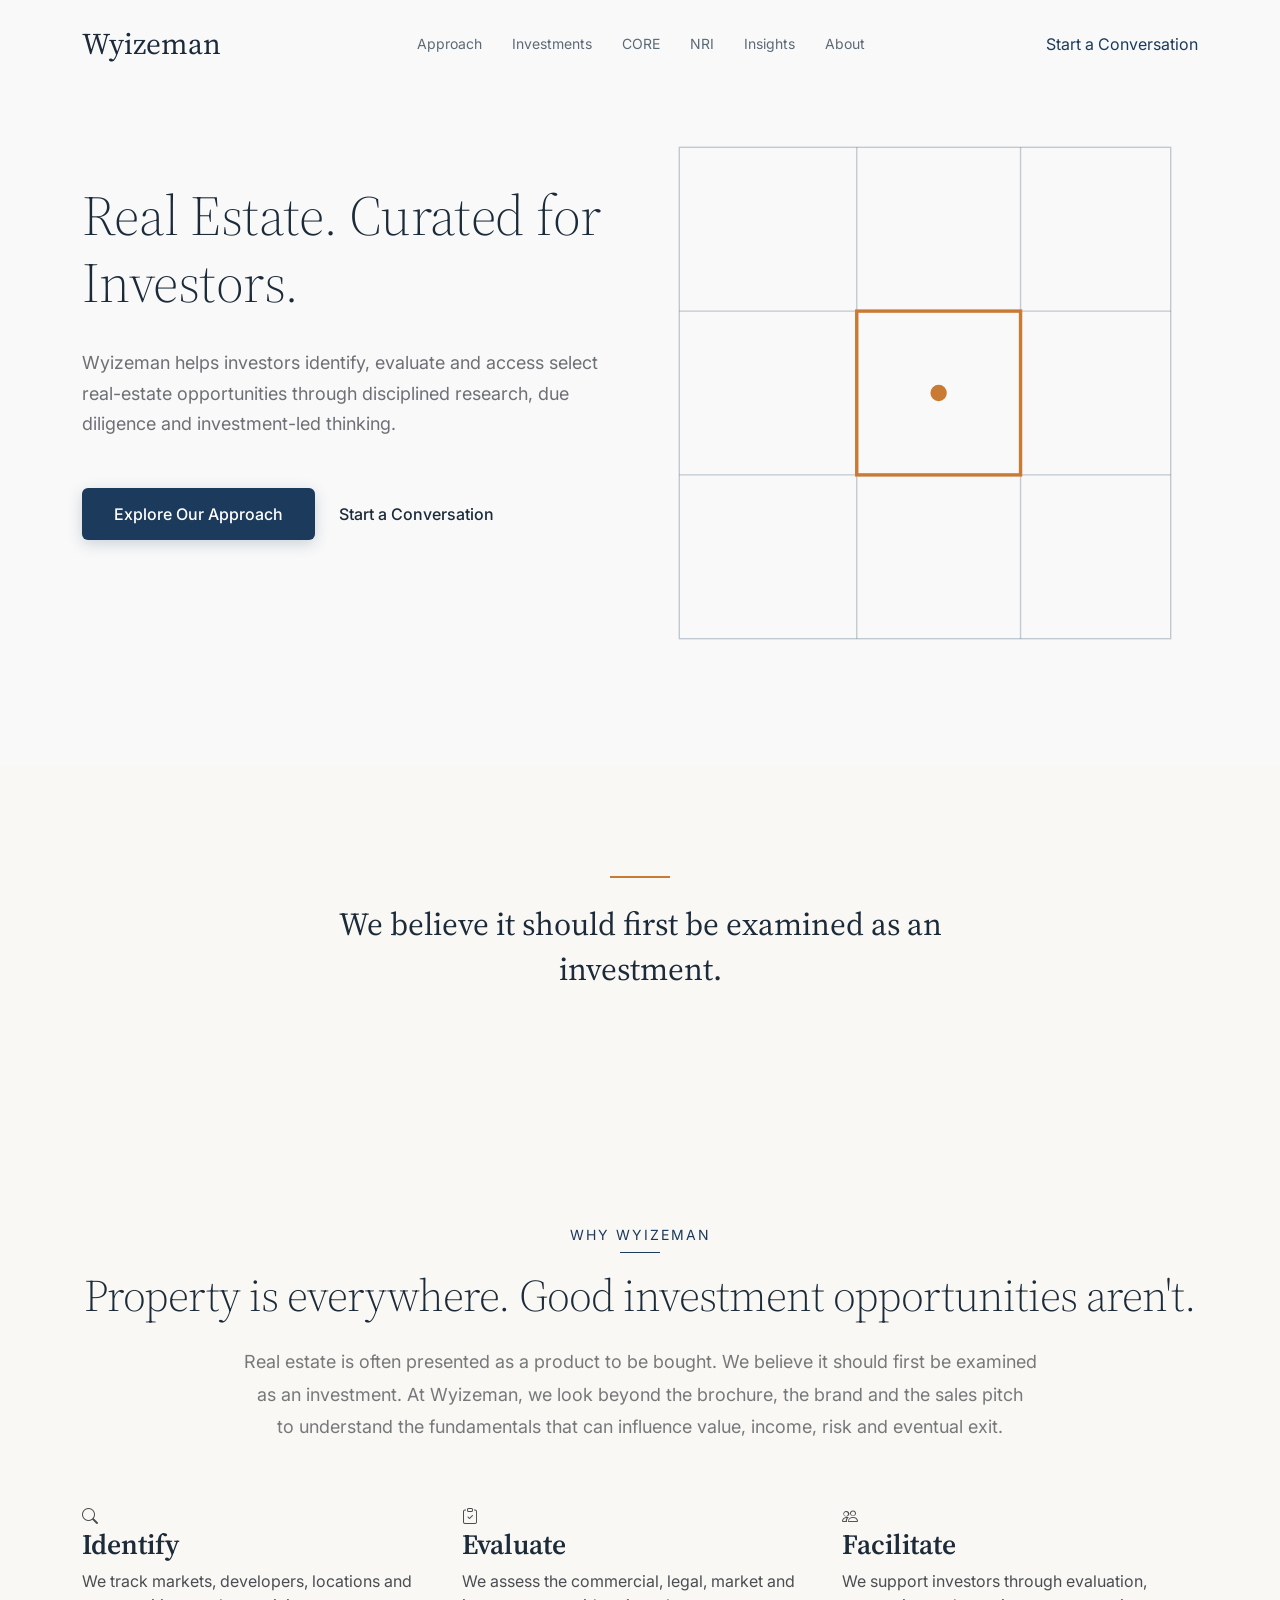
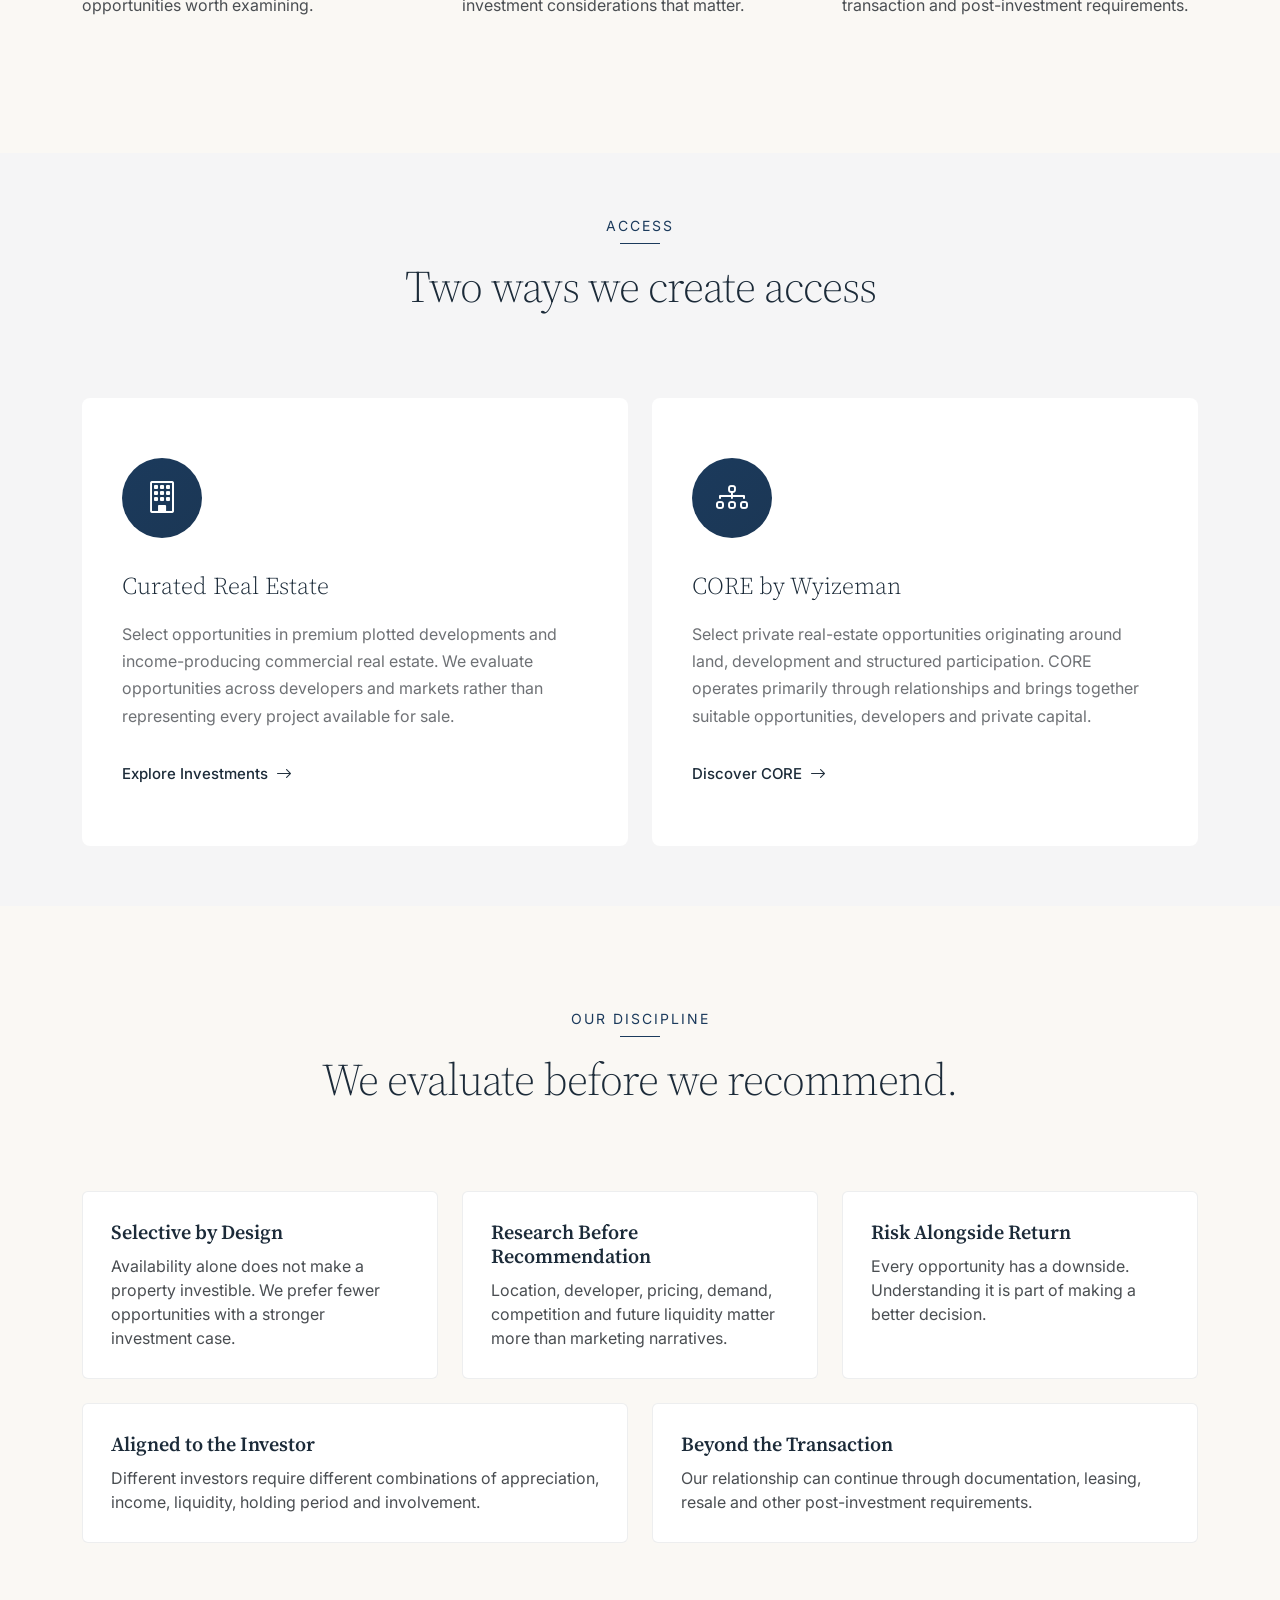
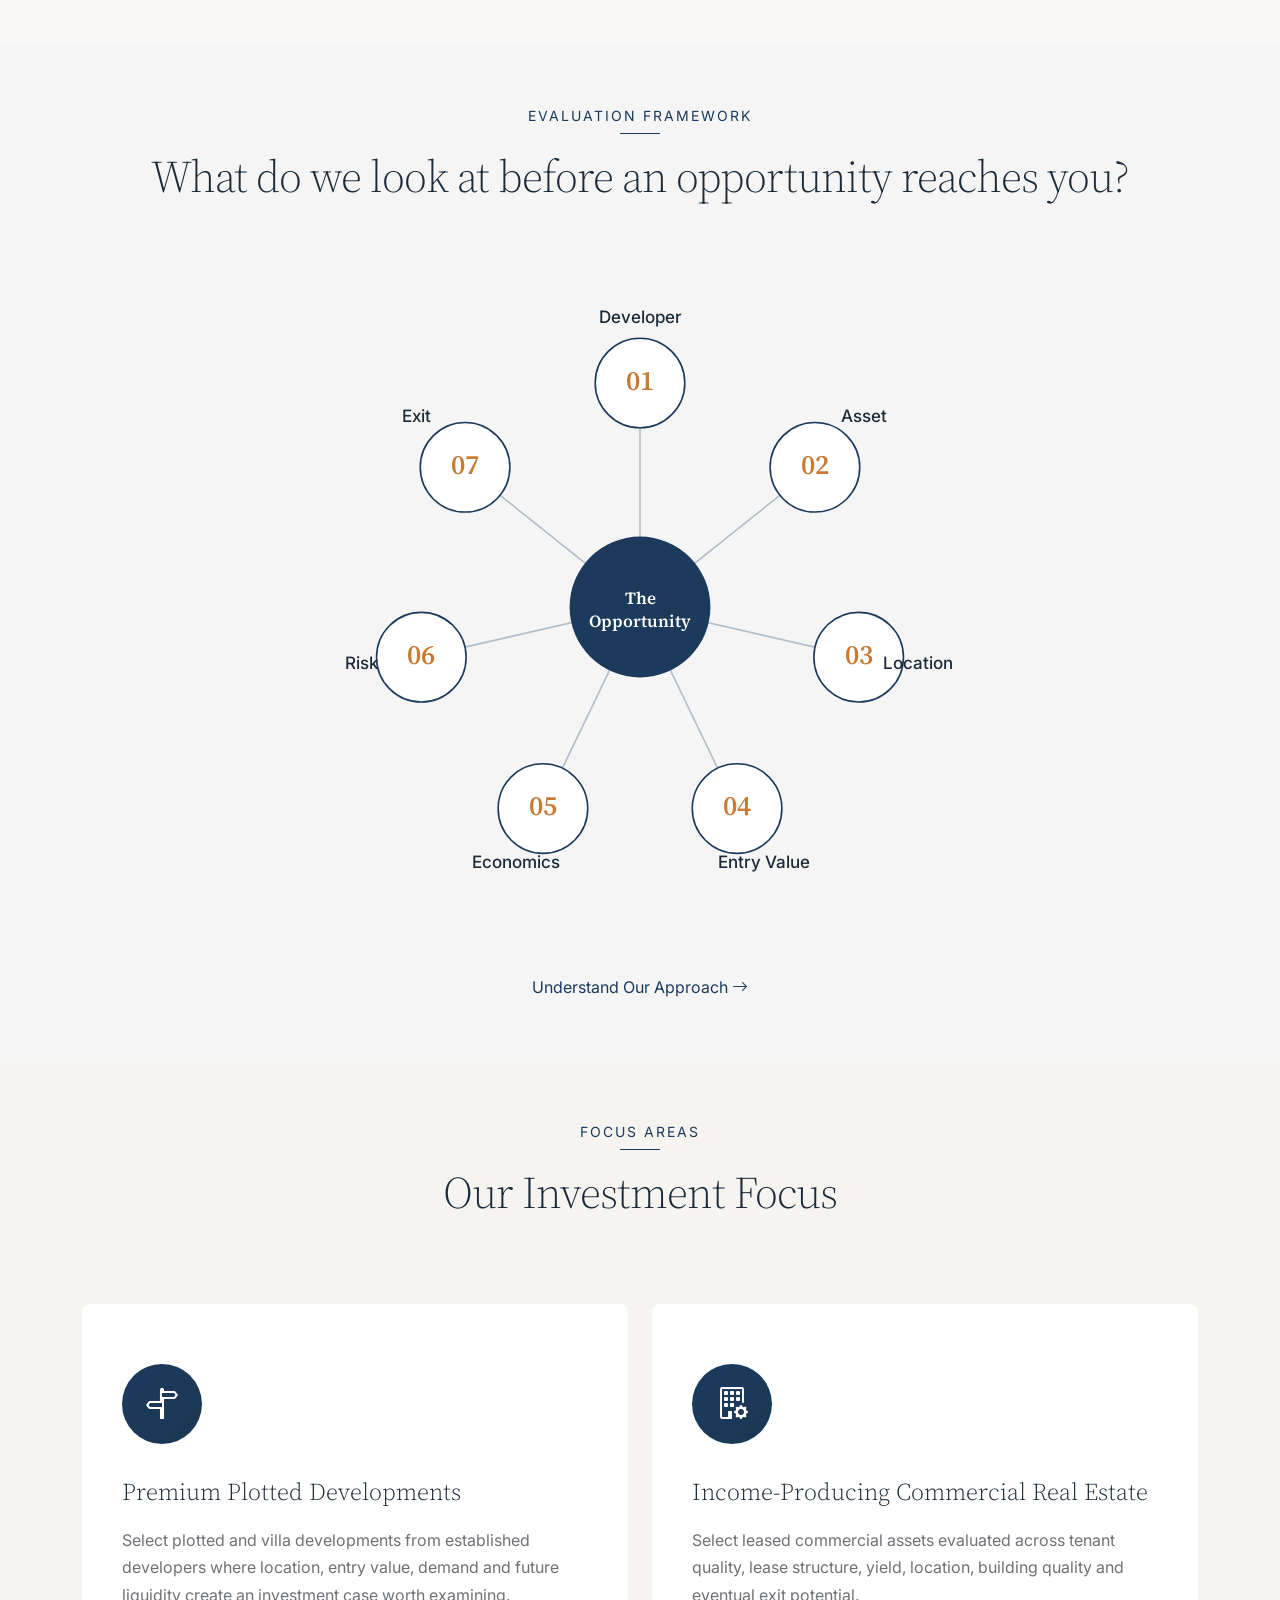
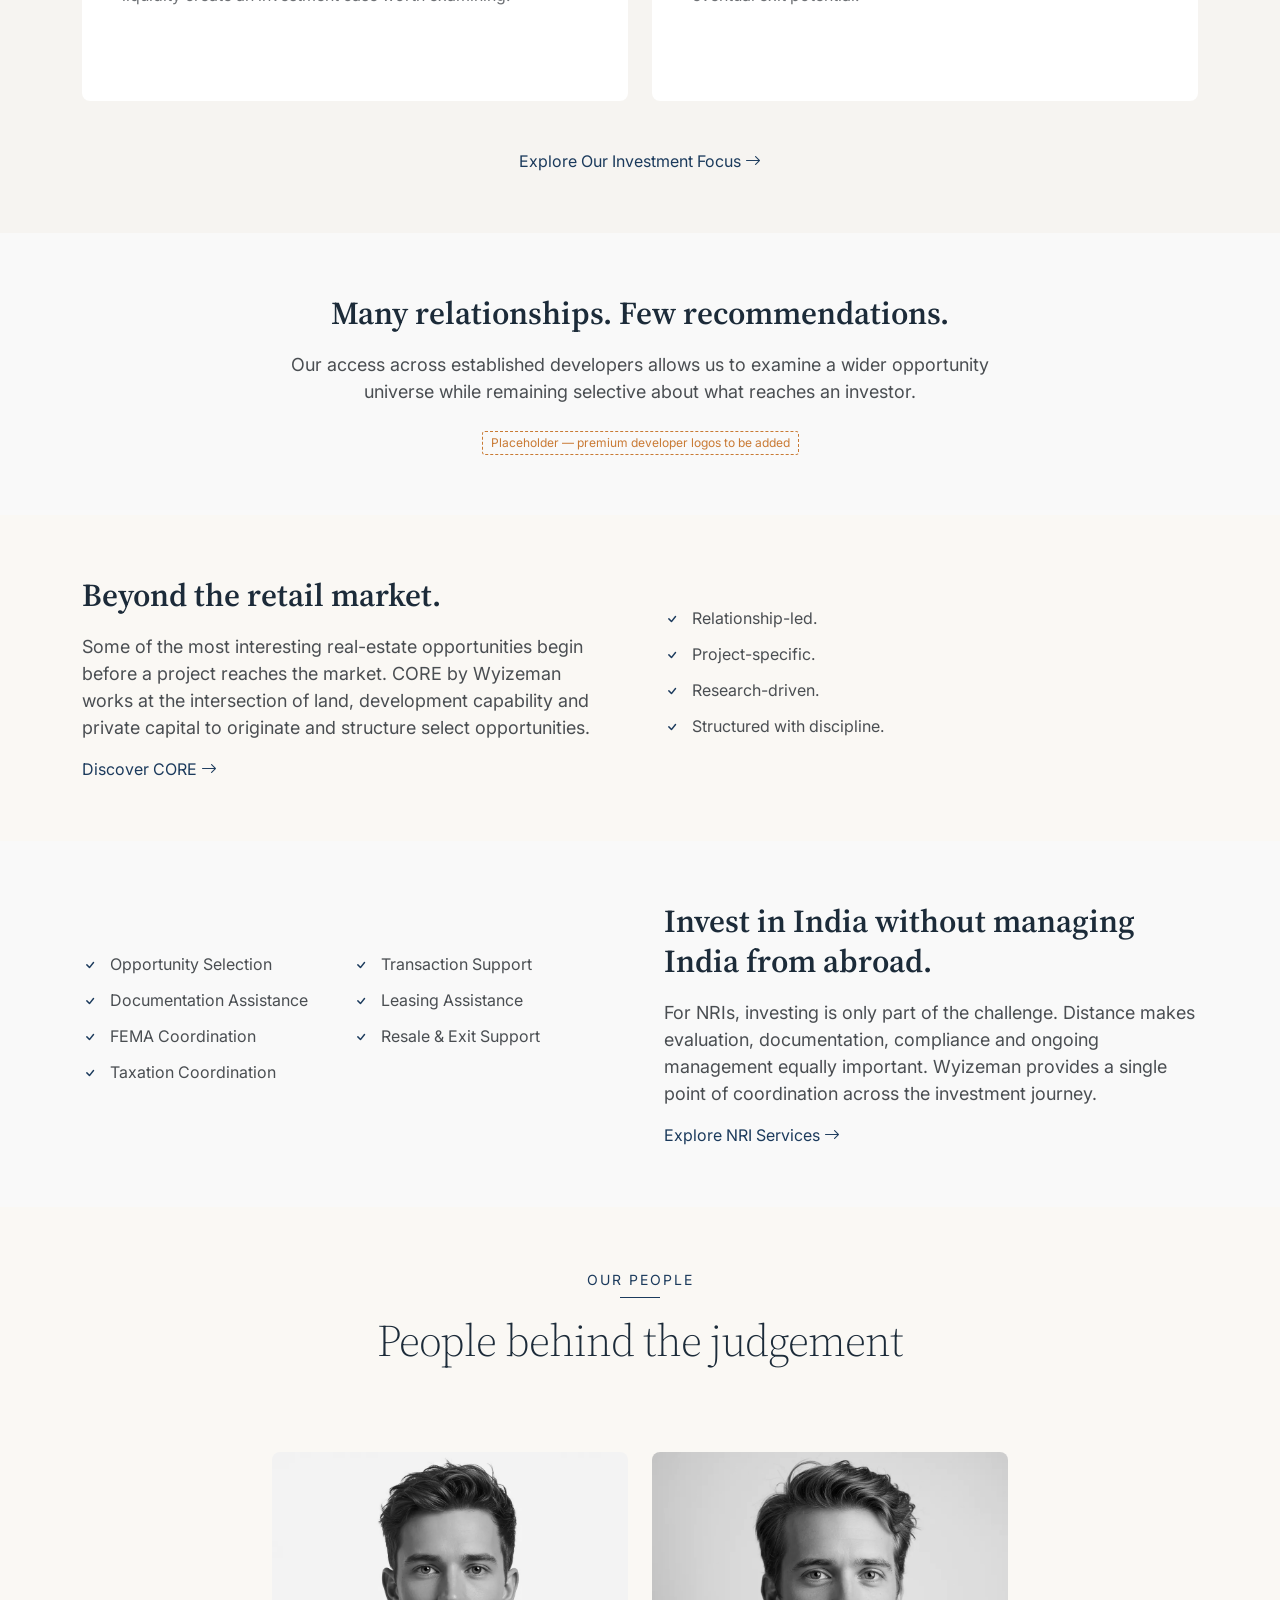
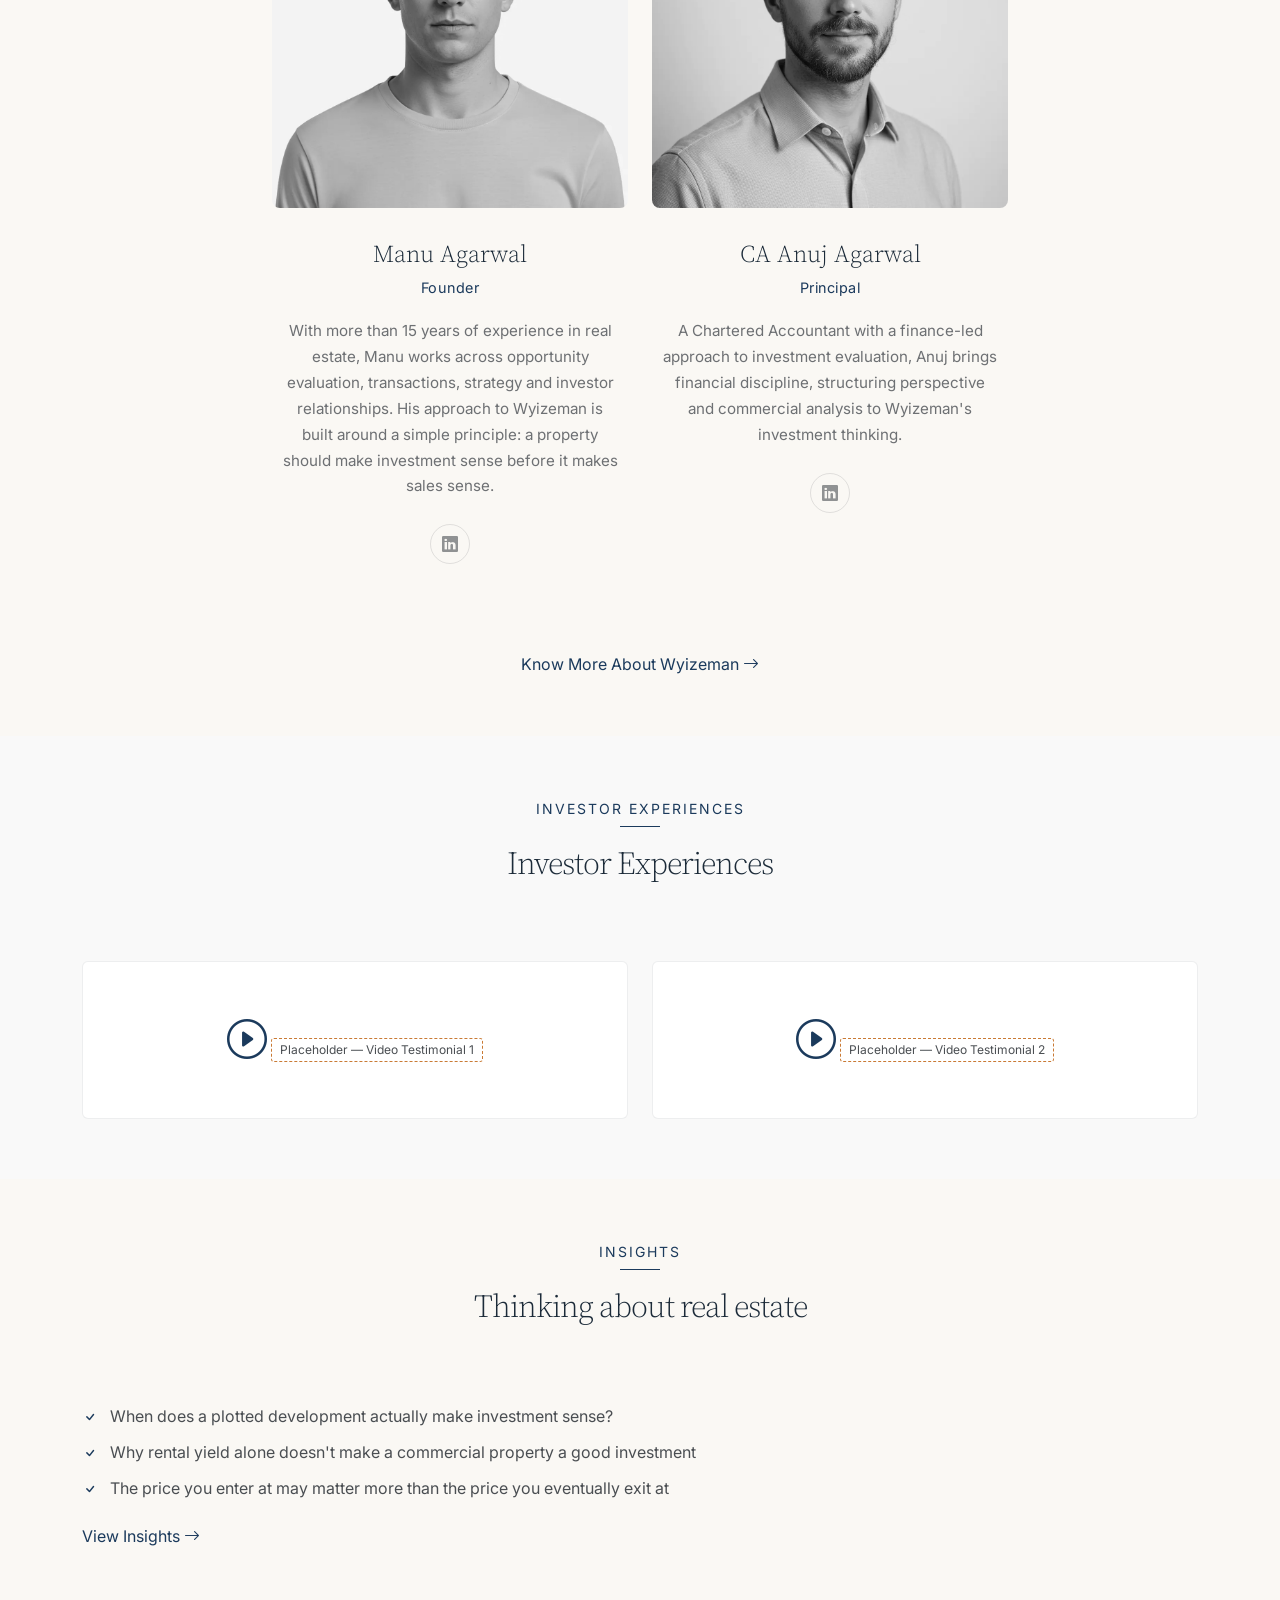
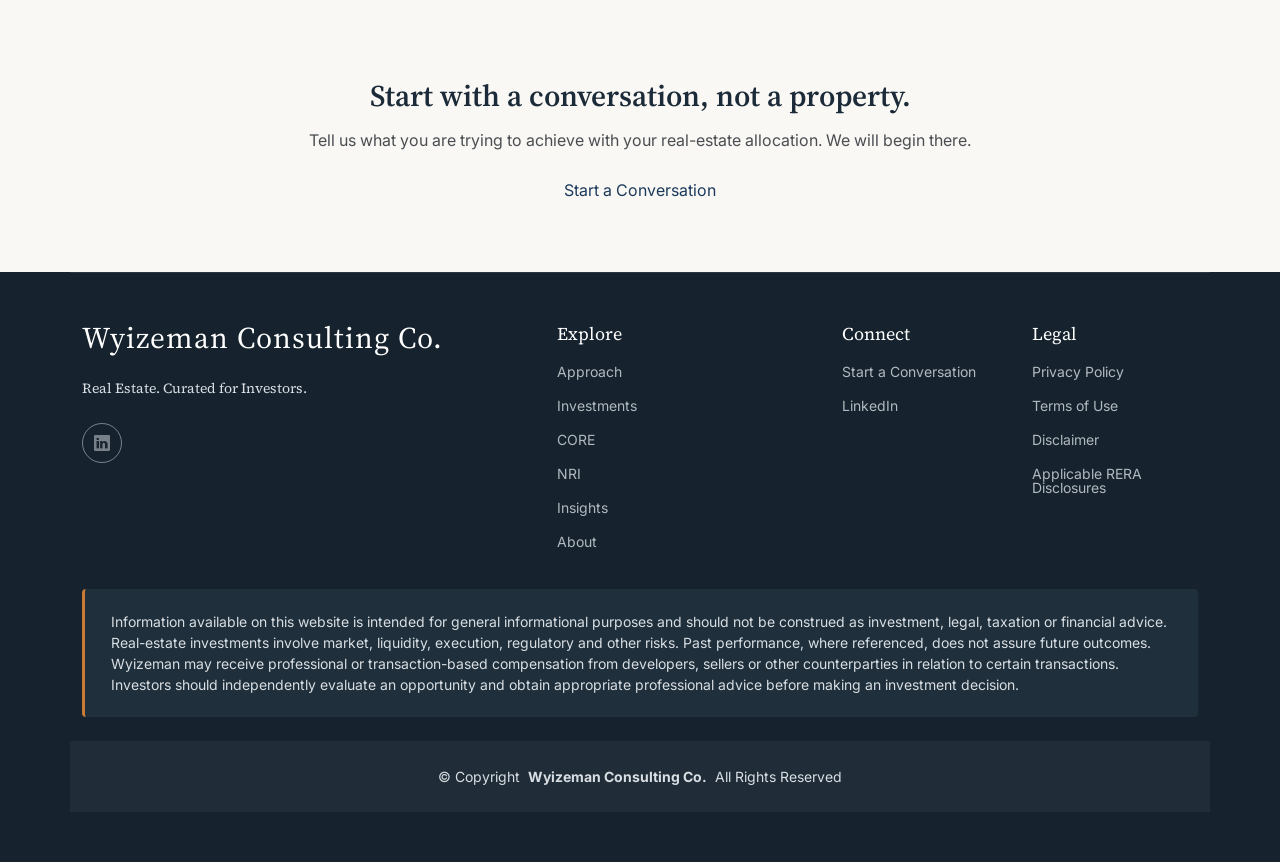
==== wyizeman-site/index.html @ f7c7c46e "Wyizeman site: clean history containing only the published site Squashes prior history to remove the" ====
<!DOCTYPE html>
<html lang="en">

<head>
  <meta charset="utf-8">
  <meta content="width=device-width, initial-scale=1.0" name="viewport">
  <title>Wyizeman Consulting Co. | Real Estate. Curated for Investors.</title>
  <meta name="description" content="Wyizeman helps investors identify, evaluate and access select real-estate opportunities through disciplined research, due diligence and investment-led thinking.">
  <meta name="keywords" content="real estate investment, plotted developments, commercial real estate, NRI real estate, CORE by Wyizeman">

  <!-- Favicons -->
  <link href="assets/img/favicon.png" rel="icon">
  <link href="assets/img/apple-touch-icon.png" rel="apple-touch-icon">

  <!-- Fonts -->
  <link href="https://fonts.googleapis.com" rel="preconnect">
  <link href="https://fonts.gstatic.com" rel="preconnect" crossorigin>
  <link href="https://fonts.googleapis.com/css2?family=Source+Serif+4:opsz,wght@8..60,400;8..60,500;8..60,600;8..60,700&family=Inter:wght@400;500;600;700&display=swap" rel="stylesheet">

  <!-- Vendor CSS Files -->
  <link href="assets/vendor/bootstrap/css/bootstrap.min.css" rel="stylesheet">
  <link href="assets/vendor/bootstrap-icons/bootstrap-icons.css" rel="stylesheet">
  <link href="assets/vendor/aos/aos.css" rel="stylesheet">
  <link href="assets/vendor/glightbox/css/glightbox.min.css" rel="stylesheet">
  <link href="assets/vendor/swiper/swiper-bundle.min.css" rel="stylesheet">

  <!-- Main CSS File -->
  <link href="assets/css/main.css" rel="stylesheet">

  <!-- Wyizeman Brand Overrides (placeholder colors/fonts — see PROGRESS.md) -->
  <link href="assets/css/custom.css" rel="stylesheet">

  <!-- =======================================================
  * Site: Wyizeman Consulting Co.
  * Base Template: Axis by BootstrapMade.com (https://bootstrapmade.com/axis-bootstrap-corporate-template/)
  ======================================================== -->
</head>

<body class="index-page">

  <header id="header" class="header d-flex align-items-center fixed-top">
    <div class="container-fluid container-xl position-relative d-flex align-items-center justify-content-between">

      <a href="index.html" class="logo d-flex align-items-center">
        <h1 class="sitename">Wyizeman</h1>
      </a>

      <nav id="navmenu" class="navmenu">
        <ul>
          <li><a href="approach.html">Approach</a></li>
          <li><a href="investments.html">Investments</a></li>
          <li><a href="core.html">CORE</a></li>
          <li><a href="nri.html">NRI</a></li>
          <li><a href="insights.html">Insights</a></li>
          <li><a href="about.html">About</a></li>
        </ul>
        <i class="mobile-nav-toggle d-xl-none bi bi-list"></i>
      </nav>

      <a class="btn-primary d-none d-md-inline-flex" href="contact.html">Start a Conversation</a>

    </div>
  </header>

  <main class="main">

    <!-- Hero Section -->
    <section id="hero" class="hero section light-background">
      <div class="container" data-aos="fade-up" data-aos-delay="100">
        <div class="row align-items-center">
          <div class="col-lg-6">
            <div class="hero-content">
              <h1 data-aos="fade-up" data-aos-delay="200">Real Estate. Curated for Investors.</h1>
              <p data-aos="fade-up" data-aos-delay="300">Wyizeman helps investors identify, evaluate and access select real-estate opportunities through disciplined research, due diligence and investment-led thinking.</p>
              <div class="hero-cta" data-aos="fade-up" data-aos-delay="400">
                <a href="approach.html" class="btn-primary">Explore Our Approach</a>
                <a href="contact.html" class="btn-secondary">Start a Conversation</a>
              </div>
            </div>
          </div>

          <div class="col-lg-6">
            <div class="hero-image" data-aos="fade-left" data-aos-delay="300">
              <!-- Placeholder illustration (swap for real photography later) -->
              <svg class="wz-illustration" viewBox="0 0 400 400" role="img" aria-label="Abstract plotted-land survey illustration">
                <rect class="stroke-faint" x="20" y="20" width="360" height="360"/>
                <line class="stroke-faint" x1="20" y1="140" x2="380" y2="140"/>
                <line class="stroke-faint" x1="20" y1="260" x2="380" y2="260"/>
                <line class="stroke-faint" x1="150" y1="20" x2="150" y2="380"/>
                <line class="stroke-faint" x1="270" y1="20" x2="270" y2="380"/>
                <rect class="accent" x="150" y="140" width="120" height="120"/>
                <circle class="accent-dot" cx="210" cy="200" r="6"/>
              </svg>
            </div>
          </div>
        </div>
      </div>
    </section><!-- /Hero Section -->

    <!-- Pull Quote -->
    <section class="wz-pullquote-section">
      <div class="container" data-aos="fade-up">
        <blockquote class="wz-pullquote">
          <div class="rule"></div>
          <p>We believe it should first be examined as an investment.</p>
        </blockquote>
      </div>
    </section><!-- /Pull Quote -->

    <!-- Property is everywhere -->
    <section id="about" class="about section">
      <div class="container section-title" data-aos="fade-up">
        <span class="subtitle">Why Wyizeman</span>
        <h2>Property is everywhere. Good investment opportunities aren't.</h2>
        <p>Real estate is often presented as a product to be bought. We believe it should first be examined as an investment. At Wyizeman, we look beyond the brochure, the brand and the sales pitch to understand the fundamentals that can influence value, income, risk and eventual exit.</p>
      </div>

      <div class="container" data-aos="fade-up" data-aos-delay="100">
        <div class="row g-4">
          <div class="col-lg-4" data-aos="fade-up" data-aos-delay="200">
            <div class="feature-item">
              <div class="icon-wrapper"><i class="bi bi-search"></i></div>
              <div class="feature-content">
                <h3>Identify</h3>
                <p>We track markets, developers, locations and opportunities worth examining.</p>
              </div>
            </div>
          </div>
          <div class="col-lg-4" data-aos="fade-up" data-aos-delay="300">
            <div class="feature-item">
              <div class="icon-wrapper"><i class="bi bi-clipboard-check"></i></div>
              <div class="feature-content">
                <h3>Evaluate</h3>
                <p>We assess the commercial, legal, market and investment considerations that matter.</p>
              </div>
            </div>
          </div>
          <div class="col-lg-4" data-aos="fade-up" data-aos-delay="400">
            <div class="feature-item">
              <div class="icon-wrapper"><i class="bi bi-people"></i></div>
              <div class="feature-content">
                <h3>Facilitate</h3>
                <p>We support investors through evaluation, transaction and post-investment requirements.</p>
              </div>
            </div>
          </div>
        </div>
      </div>
    </section><!-- /Property is everywhere -->

    <!-- Two ways we create access -->
    <section id="services" class="services section light-background">
      <div class="container section-title" data-aos="fade-up">
        <span class="subtitle">Access</span>
        <h2>Two ways we create access</h2>
      </div>

      <div class="container" data-aos="fade-up" data-aos-delay="100">
        <div class="row gy-5">
          <div class="col-lg-6" data-aos="fade-up" data-aos-delay="200">
            <div class="service-item">
              <div class="service-icon"><i class="bi bi-building"></i></div>
              <h3>Curated Real Estate</h3>
              <p>Select opportunities in premium plotted developments and income-producing commercial real estate. We evaluate opportunities across developers and markets rather than representing every project available for sale.</p>
              <a href="investments.html" class="service-link">Explore Investments <i class="bi bi-arrow-right"></i></a>
            </div>
          </div>
          <div class="col-lg-6" data-aos="fade-up" data-aos-delay="300">
            <div class="service-item">
              <div class="service-icon"><i class="bi bi-diagram-3"></i></div>
              <h3>CORE by Wyizeman</h3>
              <p>Select private real-estate opportunities originating around land, development and structured participation. CORE operates primarily through relationships and brings together suitable opportunities, developers and private capital.</p>
              <a href="core.html" class="service-link">Discover CORE <i class="bi bi-arrow-right"></i></a>
            </div>
          </div>
        </div>
      </div>
    </section><!-- /Two ways we create access -->

    <!-- We evaluate before we recommend -->
    <section id="why-us" class="why-us section">
      <div class="container section-title" data-aos="fade-up">
        <span class="subtitle">Our Discipline</span>
        <h2>We evaluate before we recommend.</h2>
      </div>

      <div class="container" data-aos="fade-up" data-aos-delay="100">
        <div class="row g-4">
          <div class="col-lg-4 col-md-6" data-aos="fade-up" data-aos-delay="100">
            <div class="wz-card">
              <h3>Selective by Design</h3>
              <p>Availability alone does not make a property investible. We prefer fewer opportunities with a stronger investment case.</p>
            </div>
          </div>
          <div class="col-lg-4 col-md-6" data-aos="fade-up" data-aos-delay="150">
            <div class="wz-card">
              <h3>Research Before Recommendation</h3>
              <p>Location, developer, pricing, demand, competition and future liquidity matter more than marketing narratives.</p>
            </div>
          </div>
          <div class="col-lg-4 col-md-6" data-aos="fade-up" data-aos-delay="200">
            <div class="wz-card">
              <h3>Risk Alongside Return</h3>
              <p>Every opportunity has a downside. Understanding it is part of making a better decision.</p>
            </div>
          </div>
          <div class="col-lg-6" data-aos="fade-up" data-aos-delay="250">
            <div class="wz-card">
              <h3>Aligned to the Investor</h3>
              <p>Different investors require different combinations of appreciation, income, liquidity, holding period and involvement.</p>
            </div>
          </div>
          <div class="col-lg-6" data-aos="fade-up" data-aos-delay="300">
            <div class="wz-card">
              <h3>Beyond the Transaction</h3>
              <p>Our relationship can continue through documentation, leasing, resale and other post-investment requirements.</p>
            </div>
          </div>
        </div>
      </div>
    </section><!-- /We evaluate before we recommend -->

    <!-- What do we look at -->
    <section class="services section light-background">
      <div class="container section-title" data-aos="fade-up">
        <span class="subtitle">Evaluation Framework</span>
        <h2>What do we look at before an opportunity reaches you?</h2>
      </div>

      <div class="container" data-aos="fade-up" data-aos-delay="100">

        <!-- Evaluation Wheel — desktop -->
        <div class="wz-wheel-desktop d-none d-md-block" data-aos="zoom-in" data-aos-delay="100">
          <svg viewBox="0 0 600 600" role="img" aria-label="Evaluation framework: seven criteria examined before an opportunity reaches an investor">
            <g class="wz-wheel-lines">
              <line class="wz-wheel-line" x1="300" y1="300" x2="300" y2="90"/>
              <line class="wz-wheel-line" x1="300" y1="300" x2="464" y2="169"/>
              <line class="wz-wheel-line" x1="300" y1="300" x2="505" y2="347"/>
              <line class="wz-wheel-line" x1="300" y1="300" x2="391" y2="489"/>
              <line class="wz-wheel-line" x1="300" y1="300" x2="209" y2="489"/>
              <line class="wz-wheel-line" x1="300" y1="300" x2="95" y2="347"/>
              <line class="wz-wheel-line" x1="300" y1="300" x2="136" y2="169"/>
            </g>
            <circle class="wz-wheel-hub-circle" cx="300" cy="300" r="66"/>
            <text class="wz-wheel-hub-text" x="300" y="293" font-size="16">The</text>
            <text class="wz-wheel-hub-text" x="300" y="315" font-size="16">Opportunity</text>

            <circle class="wz-wheel-node-circle" cx="300" cy="90" r="42"/>
            <text class="wz-wheel-node-number" x="300" y="90">01</text>
            <text class="wz-wheel-node-label" x="300" y="34">Developer</text>

            <circle class="wz-wheel-node-circle" cx="464" cy="169" r="42"/>
            <text class="wz-wheel-node-number" x="464" y="169">02</text>
            <text class="wz-wheel-node-label" x="510" y="127">Asset</text>

            <circle class="wz-wheel-node-circle" cx="505" cy="347" r="42"/>
            <text class="wz-wheel-node-number" x="505" y="347">03</text>
            <text class="wz-wheel-node-label" x="561" y="358">Location</text>

            <circle class="wz-wheel-node-circle" cx="391" cy="489" r="42"/>
            <text class="wz-wheel-node-number" x="391" y="489">04</text>
            <text class="wz-wheel-node-label" x="416" y="545">Entry Value</text>

            <circle class="wz-wheel-node-circle" cx="209" cy="489" r="42"/>
            <text class="wz-wheel-node-number" x="209" y="489">05</text>
            <text class="wz-wheel-node-label" x="184" y="545">Economics</text>

            <circle class="wz-wheel-node-circle" cx="95" cy="347" r="42"/>
            <text class="wz-wheel-node-number" x="95" y="347">06</text>
            <text class="wz-wheel-node-label" x="39" y="358">Risk</text>

            <circle class="wz-wheel-node-circle" cx="136" cy="169" r="42"/>
            <text class="wz-wheel-node-number" x="136" y="169">07</text>
            <text class="wz-wheel-node-label" x="90" y="127">Exit</text>
          </svg>
        </div>

        <!-- Evaluation list — mobile fallback -->
        <div class="row g-4 d-md-none">
          <div class="col-md-6"><div class="wz-card"><h4><span class="wz-number">01</span>Developer</h4><p>Track record, execution capability, financial strength and delivery history.</p></div></div>
          <div class="col-md-6"><div class="wz-card"><h4><span class="wz-number">02</span>Asset & Documentation</h4><p>Ownership, approvals, RERA compliance where applicable and transaction documentation.</p></div></div>
          <div class="col-md-6"><div class="wz-card"><h4><span class="wz-number">03</span>Location</h4><p>Infrastructure, demand drivers, accessibility, competing supply and long-term potential.</p></div></div>
          <div class="col-md-6"><div class="wz-card"><h4><span class="wz-number">04</span>Entry Value</h4><p>Price relative to the market, comparable assets and the stage at which the investment is being entered.</p></div></div>
          <div class="col-md-6"><div class="wz-card"><h4><span class="wz-number">05</span>Investment Economics</h4><p>Potential income, appreciation, capital requirement and expected holding period.</p></div></div>
          <div class="col-md-6"><div class="wz-card"><h4><span class="wz-number">06</span>Risk</h4><p>Market, developer, execution, tenant and liquidity considerations.</p></div></div>
          <div class="col-md-6"><div class="wz-card"><h4><span class="wz-number">07</span>Exit</h4><p>Potential buyer universe, resale depth and realistic exit possibilities.</p></div></div>
        </div>

        <div class="text-center mt-5" data-aos="fade-up">
          <a href="approach.html" class="btn-outline">Understand Our Approach <i class="bi bi-arrow-right"></i></a>
        </div>
      </div>
    </section><!-- /What do we look at -->

    <!-- Our Investment Focus -->
    <section id="portfolio" class="services section">
      <div class="container section-title" data-aos="fade-up">
        <span class="subtitle">Focus Areas</span>
        <h2>Our Investment Focus</h2>
      </div>

      <div class="container" data-aos="fade-up" data-aos-delay="100">
        <div class="row gy-5">
          <div class="col-lg-6" data-aos="fade-up" data-aos-delay="200">
            <div class="service-item">
              <div class="service-icon"><i class="bi bi-signpost-split"></i></div>
              <h3>Premium Plotted Developments</h3>
              <p>Select plotted and villa developments from established developers where location, entry value, demand and future liquidity create an investment case worth examining.</p>
            </div>
          </div>
          <div class="col-lg-6" data-aos="fade-up" data-aos-delay="300">
            <div class="service-item">
              <div class="service-icon"><i class="bi bi-building-gear"></i></div>
              <h3>Income-Producing Commercial Real Estate</h3>
              <p>Select leased commercial assets evaluated across tenant quality, lease structure, yield, location, building quality and eventual exit potential.</p>
            </div>
          </div>
        </div>
        <div class="text-center mt-5" data-aos="fade-up">
          <a href="investments.html" class="btn-outline">Explore Our Investment Focus <i class="bi bi-arrow-right"></i></a>
        </div>
      </div>
    </section><!-- /Our Investment Focus -->

    <!-- Many relationships. Few recommendations. -->
    <section class="wz-section light-background">
      <div class="container text-center" data-aos="fade-up">
        <h2>Many relationships. Few recommendations.</h2>
        <p class="lead-text mx-auto">Our access across established developers allows us to examine a wider opportunity universe while remaining selective about what reaches an investor.</p>
        <div class="mt-4">
          <span class="wz-placeholder-note">Placeholder — premium developer logos to be added</span>
        </div>
      </div>
    </section><!-- /Many relationships -->

    <!-- Beyond the retail market (CORE teaser) -->
    <section class="wz-section">
      <div class="container" data-aos="fade-up">
        <div class="row align-items-center g-5">
          <div class="col-lg-6">
            <h2>Beyond the retail market.</h2>
            <p class="lead-text">Some of the most interesting real-estate opportunities begin before a project reaches the market. CORE by Wyizeman works at the intersection of land, development capability and private capital to originate and structure select opportunities.</p>
            <a href="core.html" class="btn-outline mt-2">Discover CORE <i class="bi bi-arrow-right"></i></a>
          </div>
          <div class="col-lg-6">
            <ul class="wz-list">
              <li>Relationship-led.</li>
              <li>Project-specific.</li>
              <li>Research-driven.</li>
              <li>Structured with discipline.</li>
            </ul>
          </div>
        </div>
      </div>
    </section><!-- /Beyond the retail market -->

    <!-- Invest in India without managing India from abroad (NRI teaser) -->
    <section class="wz-section light-background">
      <div class="container" data-aos="fade-up">
        <div class="row align-items-center g-5">
          <div class="col-lg-6 order-lg-2">
            <h2>Invest in India without managing India from abroad.</h2>
            <p class="lead-text">For NRIs, investing is only part of the challenge. Distance makes evaluation, documentation, compliance and ongoing management equally important. Wyizeman provides a single point of coordination across the investment journey.</p>
            <a href="nri.html" class="btn-outline mt-2">Explore NRI Services <i class="bi bi-arrow-right"></i></a>
          </div>
          <div class="col-lg-6 order-lg-1">
            <div class="row g-2">
              <div class="col-6"><ul class="wz-list"><li>Opportunity Selection</li><li>Documentation Assistance</li><li>FEMA Coordination</li><li>Taxation Coordination</li></ul></div>
              <div class="col-6"><ul class="wz-list"><li>Transaction Support</li><li>Leasing Assistance</li><li>Resale & Exit Support</li></ul></div>
            </div>
          </div>
        </div>
      </div>
    </section><!-- /NRI teaser -->

    <!-- People behind the judgement -->
    <section id="team" class="team section">
      <div class="container section-title" data-aos="fade-up">
        <span class="subtitle">Our People</span>
        <h2>People behind the judgement</h2>
      </div>

      <div class="container" data-aos="fade-up" data-aos-delay="100">
        <div class="row gy-5 justify-content-center">
          <div class="col-lg-4 col-md-6" data-aos="fade-up" data-aos-delay="200">
            <div class="team-member">
              <div class="member-img">
                <img src="assets/img/person/person-m-12.webp" class="img-fluid" alt="Manu Agarwal" loading="lazy">
              </div>
              <div class="member-info">
                <h4>Manu Agarwal</h4>
                <span>Founder</span>
                <p>With more than 15 years of experience in real estate, Manu works across opportunity evaluation, transactions, strategy and investor relationships. His approach to Wyizeman is built around a simple principle: a property should make investment sense before it makes sales sense.</p>
                <div class="social">
                  <a href="#" aria-label="LinkedIn"><i class="bi bi-linkedin"></i></a>
                </div>
              </div>
            </div>
          </div>
          <div class="col-lg-4 col-md-6" data-aos="fade-up" data-aos-delay="300">
            <div class="team-member">
              <div class="member-img">
                <img src="assets/img/person/person-m-7.webp" class="img-fluid" alt="CA Anuj Agarwal" loading="lazy">
              </div>
              <div class="member-info">
                <h4>CA Anuj Agarwal</h4>
                <span>Principal</span>
                <p>A Chartered Accountant with a finance-led approach to investment evaluation, Anuj brings financial discipline, structuring perspective and commercial analysis to Wyizeman's investment thinking.</p>
                <div class="social">
                  <a href="#" aria-label="LinkedIn"><i class="bi bi-linkedin"></i></a>
                </div>
              </div>
            </div>
          </div>
        </div>
        <div class="text-center mt-5" data-aos="fade-up">
          <a href="about.html" class="btn-outline">Know More About Wyizeman <i class="bi bi-arrow-right"></i></a>
        </div>
      </div>
    </section><!-- /People behind the judgement -->

    <!-- Investor Experiences -->
    <section class="wz-section light-background">
      <div class="container section-title" data-aos="fade-up">
        <span class="subtitle">Investor Experiences</span>
        <h2>Investor Experiences</h2>
      </div>
      <div class="container" data-aos="fade-up" data-aos-delay="100">
        <div class="row g-4">
          <div class="col-md-6">
            <div class="wz-card text-center py-5">
              <i class="bi bi-play-circle" style="font-size: 2.5rem; color: var(--accent-color);"></i>
              <p class="mt-3 mb-0 wz-placeholder-note">Placeholder — Video Testimonial 1</p>
            </div>
          </div>
          <div class="col-md-6">
            <div class="wz-card text-center py-5">
              <i class="bi bi-play-circle" style="font-size: 2.5rem; color: var(--accent-color);"></i>
              <p class="mt-3 mb-0 wz-placeholder-note">Placeholder — Video Testimonial 2</p>
            </div>
          </div>
        </div>
      </div>
    </section><!-- /Investor Experiences -->

    <!-- Thinking about real estate (insights teaser) -->
    <section class="wz-section">
      <div class="container section-title" data-aos="fade-up">
        <span class="subtitle">Insights</span>
        <h2>Thinking about real estate</h2>
      </div>
      <div class="container" data-aos="fade-up" data-aos-delay="100">
        <ul class="wz-list">
          <li>When does a plotted development actually make investment sense?</li>
          <li>Why rental yield alone doesn't make a commercial property a good investment</li>
          <li>The price you enter at may matter more than the price you eventually exit at</li>
        </ul>
        <div class="mt-4">
          <a href="insights.html" class="btn-outline">View Insights <i class="bi bi-arrow-right"></i></a>
        </div>
      </div>
    </section><!-- /Thinking about real estate -->

    <!-- Final Home CTA -->
    <section class="wz-final-cta">
      <div class="container" data-aos="fade-up">
        <h2>Start with a conversation, not a property.</h2>
        <p>Tell us what you are trying to achieve with your real-estate allocation. We will begin there.</p>
        <a href="contact.html" class="btn-primary">Start a Conversation</a>
      </div>
    </section><!-- /Final Home CTA -->

  </main>

  <footer id="footer" class="footer dark-background">
    <div class="container footer-top">
      <div class="row gy-4">
        <div class="col-lg-5 col-md-12 footer-about">
          <a href="index.html" class="logo d-flex align-items-center">
            <span class="sitename">Wyizeman Consulting Co.</span>
          </a>
          <p>Real Estate. Curated for Investors.</p>
          <div class="social-links d-flex mt-4">
            <a href="#" aria-label="LinkedIn"><i class="bi bi-linkedin"></i></a>
          </div>
        </div>

        <div class="col-lg-3 col-6 footer-links">
          <h4>Explore</h4>
          <ul>
            <li><a href="approach.html">Approach</a></li>
            <li><a href="investments.html">Investments</a></li>
            <li><a href="core.html">CORE</a></li>
            <li><a href="nri.html">NRI</a></li>
            <li><a href="insights.html">Insights</a></li>
            <li><a href="about.html">About</a></li>
          </ul>
        </div>

        <div class="col-lg-2 col-6 footer-links">
          <h4>Connect</h4>
          <ul>
            <li><a href="contact.html">Start a Conversation</a></li>
            <li><a href="#">LinkedIn</a></li>
          </ul>
        </div>

        <div class="col-lg-2 col-12 footer-links">
          <h4>Legal</h4>
          <ul>
            <li><a href="privacy.html">Privacy Policy</a></li>
            <li><a href="terms.html">Terms of Use</a></li>
            <li><a href="legal.html#disclaimer">Disclaimer</a></li>
            <li><a href="legal.html#rera">Applicable RERA Disclosures</a></li>
          </ul>
        </div>
      </div>
    </div>

    <div class="container">
      <div class="wz-disclaimer">
        <p class="mb-0">Information available on this website is intended for general informational purposes and should not be construed as investment, legal, taxation or financial advice. Real-estate investments involve market, liquidity, execution, regulatory and other risks. Past performance, where referenced, does not assure future outcomes. Wyizeman may receive professional or transaction-based compensation from developers, sellers or other counterparties in relation to certain transactions. Investors should independently evaluate an opportunity and obtain appropriate professional advice before making an investment decision.</p>
      </div>
    </div>

    <div class="container copyright text-center mt-4">
      <p>© <span>Copyright</span> <strong class="px-1 sitename">Wyizeman Consulting Co.</strong> <span>All Rights Reserved</span></p>
    </div>

  </footer>

  <!-- Scroll Top -->
  <a href="#" id="scroll-top" class="scroll-top d-flex align-items-center justify-content-center"><i class="bi bi-arrow-up-short"></i></a>

  <!-- Preloader -->
  <div id="preloader"></div>

  <!-- Vendor JS Files -->
  <script src="assets/vendor/bootstrap/js/bootstrap.bundle.min.js"></script>
  <script src="assets/vendor/php-email-form/validate.js"></script>
  <script src="assets/vendor/aos/aos.js"></script>
  <script src="assets/vendor/glightbox/js/glightbox.min.js"></script>
  <script src="assets/vendor/purecounter/purecounter_vanilla.js"></script>
  <script src="assets/vendor/imagesloaded/imagesloaded.pkgd.min.js"></script>
  <script src="assets/vendor/isotope-layout/isotope.pkgd.min.js"></script>
  <script src="assets/vendor/swiper/swiper-bundle.min.js"></script>

  <!-- Main JS File -->
  <script src="assets/js/main.js"></script>

</body>

</html>
---- wyizeman-site/assets/css/main.css ----
/**
* Template Name: Axis
* Template URL: https://bootstrapmade.com/axis-bootstrap-corporate-template/
* Updated: Sep 13 2025 with Bootstrap v5.3.8
* Author: BootstrapMade.com
* License: https://bootstrapmade.com/license/
*/

@charset "UTF-8";

/*--------------------------------------------------------------
# Font & Color Variables
# Help: https://bootstrapmade.com/color-system/
--------------------------------------------------------------*/
/* Fonts */
:root {
  --default-font: "Roboto",  system-ui, -apple-system, "Segoe UI", Roboto, "Helvetica Neue", Arial, "Noto Sans", "Liberation Sans", sans-serif, "Apple Color Emoji", "Segoe UI Emoji", "Segoe UI Symbol", "Noto Color Emoji";
  --heading-font: "Montserrat",  sans-serif;
  --nav-font: "Poppins",  sans-serif;
}

/* Global Colors - The following color variables are used throughout the website. Updating them here will change the color scheme of the entire website */
:root { 
  --background-color: #ffffff; /* Background color for the entire website, including individual sections */
  --default-color: #666666; /* Default color used for the majority of the text content across the entire website */
  --heading-color: #000000; /* Color for headings, subheadings and title throughout the website */
  --accent-color: #313131; /* Accent color that represents your brand on the website. It's used for buttons, links, and other elements that need to stand out */
  --surface-color: #ffffff; /* The surface color is used as a background of boxed elements within sections, such as cards, icon boxes, or other elements that require a visual separation from the global background. */
  --contrast-color: #ffffff; /* Contrast color for text, ensuring readability against backgrounds of accent, heading, or default colors. */
}

/* Nav Menu Colors - The following color variables are used specifically for the navigation menu. They are separate from the global colors to allow for more customization options */
:root {
  --nav-color: #999999;  /* The default color of the main navmenu links */
  --nav-hover-color: #000000; /* Applied to main navmenu links when they are hovered over or active */
  --nav-mobile-background-color: #ffffff; /* Used as the background color for mobile navigation menu */
  --nav-dropdown-background-color: #ffffff; /* Used as the background color for dropdown items that appear when hovering over primary navigation items */
  --nav-dropdown-color: #666666; /* Used for navigation links of the dropdown items in the navigation menu. */
  --nav-dropdown-hover-color: #313131; /* Similar to --nav-hover-color, this color is applied to dropdown navigation links when they are hovered over. */
}

/* Color Presets - These classes override global colors when applied to any section or element, providing reuse of the sam color scheme. */

.light-background {
  --background-color: #f9f9f9;
  --surface-color: #ffffff;
}

.dark-background {
  --background-color: #060606;
  --default-color: #e3e3e3;
  --heading-color: #ffffff;
  --accent-color: #bdb5b5;
  --surface-color: #252525;
  --contrast-color: #ffffff;
}

/* Smooth scroll */
:root {
  scroll-behavior: smooth;
}

/*--------------------------------------------------------------
# General Styling & Shared Classes
--------------------------------------------------------------*/
body {
  color: var(--default-color);
  background-color: var(--background-color);
  font-family: var(--default-font);
}

a {
  color: var(--accent-color);
  text-decoration: none;
  transition: 0.3s;
}

a:hover {
  color: color-mix(in srgb, var(--accent-color), transparent 25%);
  text-decoration: none;
}

h1,
h2,
h3,
h4,
h5,
h6 {
  color: var(--heading-color);
  font-family: var(--heading-font);
}

/* PHP Email Form Messages
------------------------------*/
.php-email-form .error-message {
  display: none;
  background: #df1529;
  color: #ffffff;
  text-align: left;
  padding: 15px;
  margin-bottom: 24px;
  font-weight: 600;
}

.php-email-form .sent-message {
  display: none;
  color: #ffffff;
  background: #059652;
  text-align: center;
  padding: 15px;
  margin-bottom: 24px;
  font-weight: 600;
}

.php-email-form .loading {
  display: none;
  background: var(--surface-color);
  text-align: center;
  padding: 15px;
  margin-bottom: 24px;
}

.php-email-form .loading:before {
  content: "";
  display: inline-block;
  border-radius: 50%;
  width: 24px;
  height: 24px;
  margin: 0 10px -6px 0;
  border: 3px solid var(--accent-color);
  border-top-color: var(--surface-color);
  animation: php-email-form-loading 1s linear infinite;
}

@keyframes php-email-form-loading {
  0% {
    transform: rotate(0deg);
  }

  100% {
    transform: rotate(360deg);
  }
}

/*--------------------------------------------------------------
# Global Header
--------------------------------------------------------------*/
.header {
  --background-color: rgba(255, 255, 255, 0);
  color: var(--default-color);
  background-color: var(--background-color);
  padding: 15px 0;
  transition: all 0.5s;
  z-index: 997;
}

.header .logo {
  line-height: 1;
}

.header .logo img {
  max-height: 32px;
  margin-right: 8px;
}

.header .logo h1 {
  font-size: 30px;
  margin: 0;
  font-weight: 400;
  color: var(--heading-color);
}

.scrolled .header {
  isolation: isolate;
  border-bottom: 1px solid color-mix(in srgb, var(--default-color), transparent 90%);
}

.scrolled .header::before {
  content: "";
  position: absolute;
  inset: 0;
  background: rgba(255, 255, 255, 0.8);
  backdrop-filter: blur(10px);
  -webkit-backdrop-filter: blur(10px);
  pointer-events: none;
  z-index: -1;
}

/*--------------------------------------------------------------
# Navigation Menu
--------------------------------------------------------------*/
/* Navmenu - Desktop */
@media (min-width: 1200px) {
  .navmenu {
    padding: 0;
  }

  .navmenu ul {
    margin: 0;
    padding: 0;
    display: flex;
    list-style: none;
    align-items: center;
  }

  .navmenu li {
    position: relative;
  }

  .navmenu a,
  .navmenu a:focus {
    color: var(--nav-color);
    padding: 18px 15px;
    font-size: 14px;
    font-family: var(--nav-font);
    font-weight: 400;
    display: flex;
    align-items: center;
    justify-content: space-between;
    white-space: nowrap;
    transition: 0.3s;
  }

  .navmenu a i,
  .navmenu a:focus i {
    font-size: 12px;
    line-height: 0;
    margin-left: 5px;
    transition: 0.3s;
  }

  .navmenu li:last-child a {
    padding-right: 0;
  }

  .navmenu li:hover>a,
  .navmenu .active,
  .navmenu .active:focus {
    color: var(--nav-hover-color);
  }

  .navmenu .dropdown ul {
    margin: 0;
    padding: 10px 0;
    background: var(--nav-dropdown-background-color);
    display: block;
    position: absolute;
    visibility: hidden;
    left: 14px;
    top: 130%;
    opacity: 0;
    transition: 0.3s;
    border-radius: 4px;
    z-index: 99;
    box-shadow: 0px 0px 30px rgba(0, 0, 0, 0.1);
  }

  .navmenu .dropdown ul li {
    min-width: 200px;
  }

  .navmenu .dropdown ul a {
    padding: 10px 20px;
    font-size: 15px;
    text-transform: none;
    color: var(--nav-dropdown-color);
  }

  .navmenu .dropdown ul a i {
    font-size: 12px;
  }

  .navmenu .dropdown ul a:hover,
  .navmenu .dropdown ul .active:hover,
  .navmenu .dropdown ul li:hover>a {
    color: var(--nav-dropdown-hover-color);
  }

  .navmenu .dropdown:hover>ul {
    opacity: 1;
    top: 100%;
    visibility: visible;
  }

  .navmenu .dropdown .dropdown ul {
    top: 0;
    left: -90%;
    visibility: hidden;
  }

  .navmenu .dropdown .dropdown:hover>ul {
    opacity: 1;
    top: 0;
    left: -100%;
    visibility: visible;
  }
}

/* Navmenu - Mobile */
@media (max-width: 1199px) {
  .mobile-nav-toggle {
    color: var(--nav-color);
    font-size: 28px;
    line-height: 0;
    margin-right: 10px;
    cursor: pointer;
    transition: color 0.3s;
  }

  .navmenu {
    padding: 0;
    z-index: 9997;
  }

  .navmenu ul {
    display: none;
    list-style: none;
    position: absolute;
    inset: 60px 20px 20px 20px;
    padding: 10px 0;
    margin: 0;
    border-radius: 6px;
    background-color: var(--nav-mobile-background-color);
    overflow-y: auto;
    transition: 0.3s;
    z-index: 9998;
    box-shadow: 0px 0px 30px rgba(0, 0, 0, 0.1);
  }

  .navmenu a,
  .navmenu a:focus {
    color: var(--nav-dropdown-color);
    padding: 10px 20px;
    font-family: var(--nav-font);
    font-size: 18px;
    font-weight: 300;
    display: flex;
    align-items: center;
    justify-content: space-between;
    white-space: nowrap;
    transition: 0.3s;
  }

  .navmenu a i,
  .navmenu a:focus i {
    font-size: 12px;
    line-height: 0;
    margin-left: 5px;
    width: 30px;
    height: 30px;
    display: flex;
    align-items: center;
    justify-content: center;
    border-radius: 50%;
    transition: 0.3s;
    background-color: color-mix(in srgb, var(--accent-color), transparent 90%);
  }

  .navmenu a i:hover,
  .navmenu a:focus i:hover {
    background-color: var(--accent-color);
    color: var(--contrast-color);
  }

  .navmenu a:hover,
  .navmenu .active,
  .navmenu .active:focus {
    color: var(--nav-dropdown-hover-color);
  }

  .navmenu .active i,
  .navmenu .active:focus i {
    background-color: var(--accent-color);
    color: var(--contrast-color);
    transform: rotate(180deg);
  }

  .navmenu .dropdown ul {
    position: static;
    display: none;
    z-index: 99;
    padding: 10px 0;
    margin: 10px 20px;
    background-color: var(--nav-dropdown-background-color);
    border: 1px solid color-mix(in srgb, var(--default-color), transparent 90%);
    box-shadow: none;
    transition: all 0.5s ease-in-out;
  }

  .navmenu .dropdown ul ul {
    background-color: rgba(33, 37, 41, 0.1);
  }

  .navmenu .dropdown>.dropdown-active {
    display: block;
    background-color: rgba(33, 37, 41, 0.03);
  }

  .mobile-nav-active {
    overflow: hidden;
  }

  .mobile-nav-active .mobile-nav-toggle {
    color: #fff;
    position: absolute;
    font-size: 32px;
    top: 15px;
    right: 15px;
    margin-right: 0;
    z-index: 9999;
  }

  .mobile-nav-active .navmenu {
    position: fixed;
    overflow: hidden;
    inset: 0;
    background: rgba(33, 37, 41, 0.8);
    transition: 0.3s;
  }

  .mobile-nav-active .navmenu>ul {
    display: block;
  }
}

/*--------------------------------------------------------------
# Global Footer
--------------------------------------------------------------*/
.footer {
  color: var(--default-color);
  background-color: var(--background-color);
  font-size: 14px;
  padding-bottom: 50px;
  position: relative;
}

.footer .footer-top {
  padding-top: 50px;
  border-top: 1px solid color-mix(in srgb, var(--default-color), transparent 90%);
}

.footer .footer-about .logo {
  line-height: 1;
  margin-bottom: 25px;
}

.footer .footer-about .logo img {
  max-height: 40px;
  margin-right: 6px;
}

.footer .footer-about .logo span {
  color: var(--heading-color);
  font-size: 30px;
  font-weight: 400;
  letter-spacing: 1px;
  font-family: var(--heading-font);
}

.footer .footer-about p {
  font-size: 14px;
  font-family: var(--heading-font);
}

.footer .social-links a {
  display: flex;
  align-items: center;
  justify-content: center;
  width: 40px;
  height: 40px;
  border-radius: 50%;
  border: 1px solid color-mix(in srgb, var(--default-color), transparent 50%);
  font-size: 16px;
  color: color-mix(in srgb, var(--default-color), transparent 50%);
  margin-right: 10px;
  transition: 0.3s;
}

.footer .social-links a:hover {
  color: var(--accent-color);
  border-color: var(--accent-color);
}

.footer h4 {
  font-size: 18px;
  font-weight: 400;
  position: relative;
  padding-bottom: 12px;
}

.footer .footer-links {
  margin-bottom: 30px;
}

.footer .footer-links ul {
  list-style: none;
  padding: 0;
  margin: 0;
}

.footer .footer-links ul i {
  padding-right: 2px;
  font-size: 12px;
  line-height: 0;
}

.footer .footer-links ul li {
  padding: 10px 0;
  display: flex;
  align-items: center;
}

.footer .footer-links ul li:first-child {
  padding-top: 0;
}

.footer .footer-links ul a {
  color: color-mix(in srgb, var(--default-color), transparent 20%);
  display: inline-block;
  line-height: 1;
}

.footer .footer-links ul a:hover {
  color: var(--accent-color);
}

.footer .footer-contact p {
  margin-bottom: 5px;
}

.footer .copyright {
  padding-top: 25px;
  padding-bottom: 25px;
  background-color: color-mix(in srgb, var(--default-color), transparent 95%);
}

.footer .copyright p {
  margin-bottom: 0;
}

.footer .credits {
  margin-top: 6px;
  font-size: 13px;
}

/*--------------------------------------------------------------
# Preloader
--------------------------------------------------------------*/
#preloader {
  position: fixed;
  inset: 0;
  z-index: 999999;
  overflow: hidden;
  background: var(--background-color);
  transition: all 0.6s ease-out;
}

#preloader:before {
  content: "";
  position: fixed;
  top: calc(50% - 30px);
  left: calc(50% - 30px);
  border: 6px solid #ffffff;
  border-color: var(--accent-color) transparent var(--accent-color) transparent;
  border-radius: 50%;
  width: 60px;
  height: 60px;
  animation: animate-preloader 1.5s linear infinite;
}

@keyframes animate-preloader {
  0% {
    transform: rotate(0deg);
  }

  100% {
    transform: rotate(360deg);
  }
}

/*--------------------------------------------------------------
# Scroll Top Button
--------------------------------------------------------------*/
.scroll-top {
  position: fixed;
  visibility: hidden;
  opacity: 0;
  right: 15px;
  bottom: 15px;
  z-index: 99999;
  background-color: var(--accent-color);
  width: 40px;
  height: 40px;
  border-radius: 4px;
  transition: all 0.4s;
}

.scroll-top i {
  font-size: 24px;
  color: var(--contrast-color);
  line-height: 0;
}

.scroll-top:hover {
  background-color: color-mix(in srgb, var(--accent-color), transparent 20%);
  color: var(--contrast-color);
}

.scroll-top.active {
  visibility: visible;
  opacity: 1;
}

/*--------------------------------------------------------------
# Disable aos animation delay on mobile devices
--------------------------------------------------------------*/
@media screen and (max-width: 768px) {
  [data-aos-delay] {
    transition-delay: 0 !important;
  }
}

/*--------------------------------------------------------------
# Global Page Titles & Breadcrumbs
--------------------------------------------------------------*/
.page-title {
  text-align: center;
  padding: 40px 0 20px 0;
  border-top: 1px solid color-mix(in srgb, var(--default-color), transparent 90%);
}

.page-title .breadcrumbs {
  margin-bottom: 1.5rem;
}

.page-title .breadcrumbs .breadcrumb {
  justify-content: center;
  margin: 0;
  padding: 0;
  background: none;
}

.page-title .breadcrumbs .breadcrumb .breadcrumb-item {
  font-size: 0.9rem;
  color: color-mix(in srgb, var(--default-color), transparent 30%);
}

.page-title .breadcrumbs .breadcrumb .breadcrumb-item.active {
  color: var(--accent-color);
}

.page-title .breadcrumbs .breadcrumb .breadcrumb-item a {
  color: inherit;
  text-decoration: none;
  transition: color 0.3s ease;
}

.page-title .breadcrumbs .breadcrumb .breadcrumb-item a:hover {
  color: var(--accent-color);
}

.page-title .breadcrumbs .breadcrumb .breadcrumb-item a i {
  font-size: 0.9rem;
  margin-right: 0.2rem;
}

.page-title .breadcrumbs .breadcrumb .breadcrumb-item+.breadcrumb-item::before {
  color: color-mix(in srgb, var(--default-color), transparent 50%);
}

.page-title .title-wrapper {
  max-width: 800px;
  margin: 0 auto;
  padding: 1rem 0;
}

.page-title .title-wrapper h1 {
  font-size: 2.5rem;
  margin-bottom: 1rem;
  font-weight: 400;
  color: var(--heading-color);
}

.page-title .title-wrapper p {
  font-size: 1.1rem;
  color: color-mix(in srgb, var(--default-color), transparent 20%);
  margin: 0;
  line-height: 1.6;
}

@media (max-width: 768px) {
  .page-title .title-wrapper h1 {
    font-size: 2rem;
  }

  .page-title .title-wrapper p {
    font-size: 1rem;
  }
}

@media (max-width: 576px) {
  .page-title .title-wrapper h1 {
    font-size: 1.75rem;
  }
}

/*--------------------------------------------------------------
# Global Sections
--------------------------------------------------------------*/
section,
.section {
  color: var(--default-color);
  background-color: var(--background-color);
  padding: 60px 0;
  scroll-margin-top: 87px;
  overflow: clip;
}

@media (max-width: 1199px) {

  section,
  .section {
    scroll-margin-top: 66px;
  }
}

/*--------------------------------------------------------------
# Global Section Titles
--------------------------------------------------------------*/
.section-title {
  text-align: center;
  padding-bottom: 60px;
  position: relative;
}

.section-title h2 {
  font-size: 2.8rem;
  font-weight: 300;
  line-height: 1.2;
  color: var(--heading-color);
  margin-bottom: 1.5rem;
  letter-spacing: -1px;
}

@media (max-width: 768px) {
  .section-title h2 {
    font-size: 2.5rem;
  }
}

.section-title .subtitle {
  display: inline-block;
  font-size: 0.875rem;
  font-weight: 400;
  color: var(--accent-color);
  text-transform: uppercase;
  letter-spacing: 2px;
  margin-bottom: 1.5rem;
  position: relative;
}

.section-title .subtitle::after {
  content: "";
  position: absolute;
  bottom: -8px;
  left: 50%;
  transform: translateX(-50%);
  width: 40px;
  height: 1px;
  background: var(--accent-color);
}

.section-title p {
  font-size: 1.125rem;
  line-height: 1.8;
  color: color-mix(in srgb, var(--default-color), transparent 25%);
  max-width: 900px;
  margin: 0 auto;
  text-wrap: balance;
}

/*--------------------------------------------------------------
# Hero Section
--------------------------------------------------------------*/
.hero {
  padding: 120px 0 100px;
  position: relative;
  overflow: hidden;
}

.hero .hero-content h1 {
  font-size: 3.5rem;
  font-weight: 300;
  line-height: 1.2;
  margin-bottom: 2rem;
  color: var(--heading-color);
}

@media (max-width: 768px) {
  .hero .hero-content h1 {
    font-size: 2.5rem;
  }
}

.hero .hero-content p {
  font-size: 1.125rem;
  line-height: 1.7;
  margin-bottom: 3rem;
  color: color-mix(in srgb, var(--default-color), transparent 20%);
}

.hero .hero-cta {
  display: flex;
  gap: 1.5rem;
  margin-bottom: 4rem;
  align-items: center;
}

@media (max-width: 576px) {
  .hero .hero-cta {
    flex-direction: column;
    align-items: flex-start;
    gap: 1rem;
  }
}

.hero .hero-cta .btn-primary {
  background-color: var(--accent-color);
  color: var(--contrast-color);
  padding: 14px 32px;
  border-radius: 6px;
  font-weight: 500;
  text-decoration: none;
  transition: all 0.3s ease;
  border: none;
  box-shadow: 0 4px 15px color-mix(in srgb, var(--accent-color), transparent 80%);
}

.hero .hero-cta .btn-primary:hover {
  background-color: color-mix(in srgb, var(--accent-color), black 10%);
  transform: translateY(-2px);
  box-shadow: 0 8px 25px color-mix(in srgb, var(--accent-color), transparent 70%);
}

.hero .hero-cta .btn-secondary {
  color: var(--heading-color);
  text-decoration: none;
  display: flex;
  align-items: center;
  gap: 0.5rem;
  font-weight: 500;
  transition: all 0.3s ease;
}

.hero .hero-cta .btn-secondary i {
  font-size: 1.5rem;
  color: var(--accent-color);
}

.hero .hero-cta .btn-secondary:hover {
  color: var(--accent-color);
  transform: translateX(5px);
}

.hero .hero-stats {
  display: flex;
  gap: 3rem;
}

@media (max-width: 768px) {
  .hero .hero-stats {
    gap: 2rem;
  }
}

@media (max-width: 576px) {
  .hero .hero-stats {
    flex-direction: column;
    gap: 1.5rem;
  }
}

.hero .hero-stats .stat-item .stat-number {
  font-size: 2rem;
  font-weight: 300;
  color: var(--accent-color);
  margin-bottom: 0.25rem;
}

.hero .hero-stats .stat-item .stat-label {
  font-size: 0.875rem;
  color: color-mix(in srgb, var(--default-color), transparent 40%);
  font-weight: 500;
}

.hero .hero-image {
  position: relative;
}

.hero .hero-image img {
  border-radius: 12px;
  box-shadow: 0 20px 60px color-mix(in srgb, var(--default-color), transparent 85%);
}

.hero .hero-image .floating-card {
  position: absolute;
  bottom: 20px;
  left: 20px;
  background: var(--surface-color);
  padding: 1.5rem;
  border-radius: 12px;
  box-shadow: 0 10px 40px color-mix(in srgb, var(--default-color), transparent 85%);
  display: flex;
  align-items: center;
  gap: 1rem;
  min-width: 200px;
}

@media (max-width: 768px) {
  .hero .hero-image .floating-card {
    bottom: 10px;
    left: 10px;
    padding: 1rem;
    min-width: 160px;
  }
}

.hero .hero-image .floating-card .card-icon {
  width: 50px;
  height: 50px;
  background: color-mix(in srgb, var(--accent-color), transparent 90%);
  border-radius: 10px;
  display: flex;
  align-items: center;
  justify-content: center;
}

.hero .hero-image .floating-card .card-icon i {
  font-size: 1.5rem;
  color: var(--accent-color);
}

.hero .hero-image .floating-card .card-content h5 {
  font-size: 0.875rem;
  font-weight: 600;
  margin: 0 0 0.25rem 0;
  color: var(--heading-color);
}

.hero .hero-image .floating-card .card-content .growth-percentage {
  font-size: 1.25rem;
  font-weight: 700;
  color: #22c55e;
}

@media (max-width: 992px) {
  .hero {
    padding: 80px 0 60px;
  }

  .hero::before {
    display: none;
  }

  .hero .row {
    flex-direction: column-reverse;
  }

  .hero .col-lg-6:first-child {
    margin-top: 3rem;
  }
}

/*--------------------------------------------------------------
# About Section
--------------------------------------------------------------*/
.about {
  padding-top: 120px;
  padding-bottom: 120px;
}

.about .content h2 {
  font-size: 42px;
  font-weight: 300;
  line-height: 1.3;
  margin-bottom: 30px;
  font-family: var(--heading-font);
}

@media (max-width: 768px) {
  .about .content h2 {
    font-size: 32px;
  }
}

.about .content .lead {
  font-size: 20px;
  font-weight: 400;
  line-height: 1.7;
  margin-bottom: 40px;
  color: color-mix(in srgb, var(--default-color), transparent 15%);
}

.about .content p {
  font-size: 16px;
  line-height: 1.8;
  margin-bottom: 25px;
  color: color-mix(in srgb, var(--default-color), transparent 25%);
}

.about .stats-row {
  display: flex;
  gap: 40px;
  margin: 60px 0;
}

@media (max-width: 576px) {
  .about .stats-row {
    flex-direction: column;
    gap: 30px;
  }
}

.about .stats-row .stat-item .stat-number {
  font-size: 48px;
  font-weight: 300;
  line-height: 1;
  color: var(--accent-color);
  font-family: var(--heading-font);
}

.about .stats-row .stat-item .stat-label {
  font-size: 14px;
  font-weight: 500;
  text-transform: uppercase;
  letter-spacing: 1px;
  color: color-mix(in srgb, var(--default-color), transparent 40%);
  margin-top: 8px;
}

.about .cta-section {
  display: flex;
  gap: 20px;
  margin-top: 50px;
}

@media (max-width: 576px) {
  .about .cta-section {
    flex-direction: column;
  }
}

.about .cta-section .btn-primary {
  display: inline-flex;
  align-items: center;
  padding: 16px 32px;
  background-color: var(--accent-color);
  color: var(--contrast-color);
  text-decoration: none;
  border-radius: 6px;
  font-weight: 500;
  transition: all 0.3s ease;
}

.about .cta-section .btn-primary:hover {
  background-color: color-mix(in srgb, var(--accent-color), black 10%);
  transform: translateY(-2px);
  color: var(--contrast-color);
}

.about .cta-section .btn-outline {
  display: inline-flex;
  align-items: center;
  padding: 16px 32px;
  background-color: transparent;
  color: var(--heading-color);
  text-decoration: none;
  border: 2px solid color-mix(in srgb, var(--default-color), transparent 80%);
  border-radius: 6px;
  font-weight: 500;
  transition: all 0.3s ease;
}

.about .cta-section .btn-outline:hover {
  border-color: var(--accent-color);
  color: var(--accent-color);
  transform: translateY(-2px);
}

.about .image-wrapper {
  position: relative;
}

.about .image-wrapper img {
  border-radius: 12px;
  box-shadow: 0 20px 60px color-mix(in srgb, var(--default-color), transparent 90%);
}

.about .image-wrapper .floating-card {
  position: absolute;
  bottom: -30px;
  right: -30px;
  background-color: var(--surface-color);
  border-radius: 12px;
  padding: 30px;
  box-shadow: 0 15px 40px color-mix(in srgb, var(--default-color), transparent 85%);
  max-width: 280px;
}

@media (max-width: 992px) {
  .about .image-wrapper .floating-card {
    position: static;
    margin-top: 30px;
    max-width: none;
  }
}

.about .image-wrapper .floating-card .card-content {
  display: flex;
  align-items: center;
  gap: 20px;
}

.about .image-wrapper .floating-card .card-content .icon {
  width: 60px;
  height: 60px;
  background-color: color-mix(in srgb, var(--accent-color), transparent 90%);
  border-radius: 50%;
  display: flex;
  align-items: center;
  justify-content: center;
  flex-shrink: 0;
}

.about .image-wrapper .floating-card .card-content .icon i {
  font-size: 24px;
  color: var(--accent-color);
}

.about .image-wrapper .floating-card .card-content .text h4 {
  font-size: 18px;
  font-weight: 600;
  margin: 0 0 5px 0;
  color: var(--heading-color);
}

.about .image-wrapper .floating-card .card-content .text p {
  font-size: 14px;
  margin: 0;
  color: color-mix(in srgb, var(--default-color), transparent 30%);
  line-height: 1.6;
}

@media (max-width: 992px) {
  .about .row {
    text-align: center;
  }

  .about .content {
    margin-bottom: 60px;
  }

  .about .stats-row {
    justify-content: center;
  }
}

/*--------------------------------------------------------------
# Services Section
--------------------------------------------------------------*/
.services {
  background-color: color-mix(in srgb, var(--background-color), var(--accent-color) 2%);
}

.services .service-item {
  padding: 60px 40px;
  background-color: var(--surface-color);
  border-radius: 8px;
  transition: all 0.4s ease-in-out;
  height: 100%;
  display: flex;
  flex-direction: column;
  position: relative;
  overflow: hidden;
}

.services .service-item::before {
  content: "";
  position: absolute;
  top: 0;
  left: 0;
  right: 0;
  height: 4px;
  background: linear-gradient(90deg, var(--accent-color), color-mix(in srgb, var(--accent-color), var(--heading-color) 30%));
  transform: scaleX(0);
  transform-origin: left;
  transition: transform 0.4s ease-in-out;
}

.services .service-item:hover {
  transform: translateY(-8px);
  box-shadow: 0 20px 40px color-mix(in srgb, var(--default-color), transparent 90%);
}

.services .service-item:hover::before {
  transform: scaleX(1);
}

.services .service-item:hover .service-icon {
  transform: scale(1.1);
}

.services .service-item:hover .service-link {
  color: var(--accent-color);
}

.services .service-item:hover .service-link i {
  transform: translateX(8px);
}

.services .service-item .service-icon {
  width: 80px;
  height: 80px;
  background: linear-gradient(135deg, var(--accent-color), color-mix(in srgb, var(--accent-color), var(--heading-color) 20%));
  border-radius: 50%;
  display: flex;
  align-items: center;
  justify-content: center;
  margin-bottom: 32px;
  transition: transform 0.4s ease-in-out;
  flex-shrink: 0;
}

.services .service-item .service-icon i {
  font-size: 32px;
  color: var(--contrast-color);
}

.services .service-item h3 {
  font-size: 24px;
  font-weight: 300;
  margin-bottom: 20px;
  line-height: 1.3;
}

.services .service-item p {
  font-size: 16px;
  line-height: 1.7;
  color: color-mix(in srgb, var(--default-color), transparent 20%);
  margin-bottom: 32px;
  flex-grow: 1;
}

.services .service-item .service-link {
  color: var(--heading-color);
  text-decoration: none;
  font-weight: 500;
  font-size: 15px;
  display: inline-flex;
  align-items: center;
  gap: 8px;
  transition: all 0.3s ease-in-out;
  align-self: flex-start;
}

.services .service-item .service-link i {
  font-size: 16px;
  transition: transform 0.3s ease-in-out;
}

@media (max-width: 768px) {
  .services .service-item {
    padding: 40px 24px;
  }

  .services .service-item .service-icon {
    width: 64px;
    height: 64px;
    margin-bottom: 24px;
  }

  .services .service-item .service-icon i {
    font-size: 28px;
  }

  .services .service-item h3 {
    font-size: 20px;
    margin-bottom: 16px;
  }

  .services .service-item p {
    font-size: 15px;
    margin-bottom: 24px;
  }
}

/*--------------------------------------------------------------
# Why Us Section
--------------------------------------------------------------*/
.why-us {
  padding: 100px 0;
}

.why-us .content {
  margin-bottom: 60px;
}

.why-us .content h2 {
  font-size: 2.5rem;
  font-weight: 300;
  margin-bottom: 30px;
  line-height: 1.2;
}

@media (max-width: 768px) {
  .why-us .content h2 {
    font-size: 2rem;
  }
}

.why-us .content p {
  font-size: 1.125rem;
  line-height: 1.7;
  color: color-mix(in srgb, var(--default-color), transparent 20%);
  margin: 0;
}

.why-us .image-wrapper {
  position: relative;
}

.why-us .image-wrapper img {
  border-radius: 8px;
  box-shadow: 0 20px 40px color-mix(in srgb, var(--default-color), transparent 85%);
  transition: transform 0.4s ease-in-out;
}

.why-us .image-wrapper img:hover {
  transform: translateY(-8px);
}

.why-us .features-grid {
  margin-top: 80px;
}

.why-us .feature-item {
  display: flex;
  gap: 25px;
  padding: 40px 0;
  transition: transform 0.3s ease-in-out;
}

.why-us .feature-item:hover {
  transform: translateY(-5px);
}

.why-us .feature-item:hover .icon-wrapper {
  background-color: var(--accent-color);
  color: var(--contrast-color);
  transform: scale(1.1);
}

@media (max-width: 768px) {
  .why-us .feature-item {
    flex-direction: column;
    text-align: center;
    gap: 20px;
    padding: 30px 0;
  }
}

.why-us .icon-wrapper {
  flex-shrink: 0;
  width: 70px;
  height: 70px;
  border-radius: 50%;
  background-color: color-mix(in srgb, var(--accent-color), transparent 90%);
  color: var(--accent-color);
  display: flex;
  align-items: center;
  justify-content: center;
  font-size: 1.75rem;
  transition: all 0.4s ease-in-out;
}

@media (max-width: 768px) {
  .why-us .icon-wrapper {
    margin: 0 auto;
  }
}

.why-us .feature-content {
  flex: 1;
}

.why-us .feature-content h3 {
  font-size: 1.5rem;
  font-weight: 400;
  margin-bottom: 15px;
  line-height: 1.3;
}

@media (max-width: 768px) {
  .why-us .feature-content h3 {
    font-size: 1.25rem;
  }
}

.why-us .feature-content p {
  font-size: 1rem;
  line-height: 1.7;
  color: color-mix(in srgb, var(--default-color), transparent 25%);
  margin: 0;
}

@media (max-width: 992px) {
  .why-us .content {
    margin-bottom: 40px;
    text-align: center;
  }

  .why-us .features-grid {
    margin-top: 60px;
  }
}

/*--------------------------------------------------------------
# Portfolio Section
--------------------------------------------------------------*/
.portfolio .portfolio-filters {
  display: flex;
  justify-content: center;
  flex-wrap: wrap;
  gap: 0;
  margin-bottom: 80px;
  padding: 0;
  list-style: none;
}

@media (max-width: 768px) {
  .portfolio .portfolio-filters {
    margin-bottom: 60px;
    gap: 8px;
  }
}

.portfolio .portfolio-filters li {
  padding: 20px 0;
  margin: 0 40px;
  font-size: 0.95rem;
  font-weight: 300;
  cursor: pointer;
  transition: all 0.4s ease;
  color: color-mix(in srgb, var(--default-color), transparent 40%);
  position: relative;
}

@media (max-width: 768px) {
  .portfolio .portfolio-filters li {
    margin: 0 20px;
    padding: 16px 0;
    font-size: 0.9rem;
  }
}

@media (max-width: 576px) {
  .portfolio .portfolio-filters li {
    margin: 0 12px;
    padding: 14px 0;
    font-size: 0.85rem;
  }
}

.portfolio .portfolio-filters li::after {
  content: "";
  position: absolute;
  bottom: 0;
  left: 50%;
  width: 0;
  height: 1px;
  background-color: var(--accent-color);
  transition: all 0.4s ease;
  transform: translateX(-50%);
}

.portfolio .portfolio-filters li:hover {
  color: var(--default-color);
}

.portfolio .portfolio-filters li:hover::after {
  width: 100%;
}

.portfolio .portfolio-filters li.filter-active {
  color: var(--default-color);
  font-weight: 400;
}

.portfolio .portfolio-filters li.filter-active::after {
  width: 100%;
}

.portfolio .portfolio-card {
  height: 100%;
}

.portfolio .portfolio-card .project-visual {
  position: relative;
  overflow: hidden;
  border-radius: 6px;
}

.portfolio .portfolio-card .project-visual img {
  width: 100%;
  height: 300px;
  object-fit: cover;
  transition: transform 0.6s ease;
}

@media (max-width: 768px) {
  .portfolio .portfolio-card .project-visual img {
    height: 250px;
  }
}

.portfolio .portfolio-card .project-visual .project-overlay {
  position: absolute;
  top: 0;
  left: 0;
  width: 100%;
  height: 100%;
  background: linear-gradient(135deg, rgba(54, 144, 231, 0.85), rgba(54, 144, 231, 0.75));
  display: flex;
  align-items: center;
  justify-content: center;
  opacity: 0;
  visibility: hidden;
  transition: all 0.4s ease;
}

.portfolio .portfolio-card .project-visual .project-overlay .overlay-content {
  display: flex;
  gap: 20px;
}

.portfolio .portfolio-card .project-visual .project-overlay .overlay-content a {
  width: 48px;
  height: 48px;
  background-color: var(--contrast-color);
  color: var(--accent-color);
  border-radius: 6px;
  display: flex;
  align-items: center;
  justify-content: center;
  font-size: 1.1rem;
  transition: all 0.3s ease;
}

.portfolio .portfolio-card .project-visual .project-overlay .overlay-content a:hover {
  transform: translateY(-2px);
  box-shadow: 0 8px 25px rgba(0, 0, 0, 0.15);
}

.portfolio .portfolio-card .project-visual:hover img {
  transform: scale(1.05);
}

.portfolio .portfolio-card .project-visual:hover .project-overlay {
  opacity: 1;
  visibility: visible;
}

.portfolio .portfolio-card .project-details {
  padding: 20px 0;
  height: 100%;
  display: flex;
  flex-direction: column;
}

.portfolio .portfolio-card .project-details .project-header {
  display: flex;
  justify-content: space-between;
  align-items: center;
  margin-bottom: 20px;
}

.portfolio .portfolio-card .project-details .project-header .project-category {
  font-size: 0.8rem;
  font-weight: 500;
  text-transform: uppercase;
  letter-spacing: 1px;
  color: var(--accent-color);
}

.portfolio .portfolio-card .project-details .project-header .project-year {
  font-size: 0.85rem;
  color: color-mix(in srgb, var(--default-color), transparent 50%);
  font-weight: 300;
}

.portfolio .portfolio-card .project-details .project-title {
  font-size: 1.5rem;
  font-weight: 300;
  margin-bottom: 20px;
  color: var(--heading-color);
  line-height: 1.3;
}

@media (max-width: 768px) {
  .portfolio .portfolio-card .project-details .project-title {
    font-size: 1.35rem;
  }
}

.portfolio .portfolio-card .project-details .project-description {
  font-size: 0.95rem;
  color: color-mix(in srgb, var(--default-color), transparent 30%);
  margin-bottom: 30px;
  line-height: 1.7;
  flex-grow: 1;
}

.portfolio .portfolio-card .project-details .project-meta {
  margin-top: auto;
}

.portfolio .portfolio-card .project-details .project-meta .client-name {
  display: block;
  font-size: 0.9rem;
  font-weight: 500;
  color: var(--default-color);
  margin-bottom: 16px;
}

.portfolio .portfolio-card .project-details .project-meta .project-scope {
  display: flex;
  flex-wrap: wrap;
  gap: 12px;
}

.portfolio .portfolio-card .project-details .project-meta .project-scope .scope-item {
  font-size: 0.8rem;
  font-weight: 400;
  color: color-mix(in srgb, var(--default-color), transparent 40%);
  padding: 6px 0;
  position: relative;
}

.portfolio .portfolio-card .project-details .project-meta .project-scope .scope-item:not(:last-child)::after {
  content: "·";
  position: absolute;
  right: -8px;
  color: color-mix(in srgb, var(--default-color), transparent 70%);
}

.portfolio .portfolio-conclusion {
  margin-top: 120px;
  text-align: center;
}

@media (max-width: 768px) {
  .portfolio .portfolio-conclusion {
    margin-top: 80px;
  }
}

.portfolio .portfolio-conclusion .conclusion-content {
  max-width: 600px;
  margin: 0 auto;
}

.portfolio .portfolio-conclusion .conclusion-content h4 {
  font-size: 1.75rem;
  font-weight: 300;
  margin-bottom: 20px;
  color: var(--heading-color);
}

@media (max-width: 768px) {
  .portfolio .portfolio-conclusion .conclusion-content h4 {
    font-size: 1.5rem;
  }
}

.portfolio .portfolio-conclusion .conclusion-content p {
  font-size: 1rem;
  color: color-mix(in srgb, var(--default-color), transparent 30%);
  margin-bottom: 40px;
  line-height: 1.7;
}

.portfolio .portfolio-conclusion .conclusion-content .conclusion-actions {
  display: flex;
  justify-content: center;
  gap: 40px;
  align-items: center;
}

@media (max-width: 576px) {
  .portfolio .portfolio-conclusion .conclusion-content .conclusion-actions {
    flex-direction: column;
    gap: 20px;
  }
}

.portfolio .portfolio-conclusion .conclusion-content .conclusion-actions .primary-action {
  display: inline-flex;
  align-items: center;
  gap: 8px;
  padding: 16px 32px;
  background-color: var(--accent-color);
  color: var(--contrast-color);
  border-radius: 6px;
  font-size: 0.95rem;
  font-weight: 400;
  text-decoration: none;
  transition: all 0.3s ease;
}

.portfolio .portfolio-conclusion .conclusion-content .conclusion-actions .primary-action i {
  font-size: 0.9rem;
  transition: transform 0.3s ease;
}

.portfolio .portfolio-conclusion .conclusion-content .conclusion-actions .primary-action:hover {
  background-color: color-mix(in srgb, var(--accent-color), black 10%);
  transform: translateY(-1px);
}

.portfolio .portfolio-conclusion .conclusion-content .conclusion-actions .primary-action:hover i {
  transform: translateX(2px);
}

.portfolio .portfolio-conclusion .conclusion-content .conclusion-actions .secondary-action {
  color: var(--default-color);
  font-size: 0.95rem;
  font-weight: 400;
  text-decoration: none;
  position: relative;
}

.portfolio .portfolio-conclusion .conclusion-content .conclusion-actions .secondary-action::after {
  content: "";
  position: absolute;
  bottom: -2px;
  left: 0;
  width: 0;
  height: 1px;
  background-color: var(--default-color);
  transition: width 0.3s ease;
}

.portfolio .portfolio-conclusion .conclusion-content .conclusion-actions .secondary-action:hover {
  color: var(--default-color);
}

.portfolio .portfolio-conclusion .conclusion-content .conclusion-actions .secondary-action:hover::after {
  width: 100%;
}

/*--------------------------------------------------------------
# Team Section
--------------------------------------------------------------*/
.team .team-member {
  text-align: center;
  margin-bottom: 40px;
  transition: all 0.3s ease-in-out;
}

.team .team-member .member-img {
  position: relative;
  overflow: hidden;
  border-radius: 8px;
  margin-bottom: 30px;
}

.team .team-member .member-img img {
  transition: all 0.3s ease-in-out;
  width: 100%;
  height: auto;
  filter: grayscale(100%);
}

.team .team-member .member-info h4 {
  font-weight: 300;
  font-size: 1.5rem;
  margin-bottom: 8px;
  color: var(--heading-color);
  line-height: 1.3;
}

.team .team-member .member-info span {
  display: block;
  font-size: 0.9rem;
  color: var(--accent-color);
  font-weight: 400;
  margin-bottom: 20px;
  letter-spacing: 0.5px;
}

.team .team-member .member-info p {
  font-size: 0.95rem;
  line-height: 1.7;
  color: color-mix(in srgb, var(--default-color), transparent 20%);
  margin-bottom: 25px;
  padding: 0 10px;
}

.team .team-member .member-info .social {
  display: flex;
  justify-content: center;
  gap: 15px;
}

.team .team-member .member-info .social a {
  display: inline-flex;
  align-items: center;
  justify-content: center;
  width: 40px;
  height: 40px;
  border: 1px solid color-mix(in srgb, var(--default-color), transparent 85%);
  border-radius: 50%;
  color: color-mix(in srgb, var(--default-color), transparent 40%);
  font-size: 16px;
  transition: all 0.3s ease-in-out;
}

.team .team-member .member-info .social a:hover {
  color: var(--contrast-color);
  background-color: var(--accent-color);
  border-color: var(--accent-color);
  transform: translateY(-2px);
}

.team .team-member:hover .member-img img {
  transform: scale(1.05);
  filter: grayscale(0%);
}

@media (max-width: 992px) {
  .team .team-member .member-info h4 {
    font-size: 1.3rem;
  }

  .team .team-member .member-info p {
    font-size: 0.9rem;
  }
}

@media (max-width: 768px) {
  .team .team-member .member-info h4 {
    font-size: 1.2rem;
  }

  .team .team-member .member-info p {
    padding: 0;
    font-size: 0.85rem;
  }

  .team .team-member .member-info .social {
    gap: 12px;
  }

  .team .team-member .member-info .social a {
    width: 36px;
    height: 36px;
    font-size: 14px;
  }
}

/*--------------------------------------------------------------
# Testimonials Section
--------------------------------------------------------------*/
.testimonials {
  position: relative;
  overflow: hidden;
  /* Swiper Navigation */
  /* Swiper Pagination */
  /* Responsive Styles */
}

.testimonials .testimonial-slider {
  position: relative;
  padding-bottom: 50px;
}

.testimonials .testimonial-slider .swiper-wrapper {
  height: auto !important;
}

.testimonials .testimonial-item {
  background: linear-gradient(135deg, var(--surface-color) 0%, color-mix(in srgb, var(--surface-color), var(--accent-color) 2%) 100%);
  border-radius: 20px;
  padding: 0;
  height: 100%;
  border: 1px solid color-mix(in srgb, var(--default-color), transparent 90%);
  transition: all 0.4s ease;
  overflow: hidden;
  position: relative;
}

.testimonials .testimonial-item::before {
  content: "";
  position: absolute;
  top: 0;
  left: 0;
  right: 0;
  height: 4px;
  background: linear-gradient(90deg, var(--accent-color), color-mix(in srgb, var(--accent-color), var(--heading-color) 30%));
  transform: scaleX(0);
  transform-origin: left;
  transition: transform 0.4s ease;
}

.testimonials .testimonial-item:hover {
  border-color: var(--accent-color);
}

.testimonials .testimonial-item:hover::before {
  transform: scaleX(1);
}

.testimonials .testimonial-item:hover .testimonial-header img {
  transform: scale(1.05);
}

.testimonials .testimonial-item:hover .quote-icon {
  color: var(--accent-color);
  transform: scale(1.1);
}

.testimonials .testimonial-header {
  position: relative;
  text-align: center;
  padding: 30px 30px 20px;
  background: linear-gradient(135deg, color-mix(in srgb, var(--surface-color), var(--accent-color) 3%) 0%, var(--surface-color) 100%);
}

.testimonials .testimonial-header img {
  width: 80px;
  height: 80px;
  border-radius: 50%;
  object-fit: cover;
  border: 4px solid color-mix(in srgb, var(--accent-color), transparent 70%);
  margin-bottom: 15px;
  transition: all 0.3s ease;
  box-shadow: 0 5px 15px rgba(0, 0, 0, 0.1);
}

.testimonials .testimonial-header .rating {
  display: flex;
  justify-content: center;
  gap: 3px;
}

.testimonials .testimonial-header .rating i {
  color: #ffc107;
  font-size: 0.9rem;
}

.testimonials .testimonial-body {
  padding: 0 30px 20px;
}

.testimonials .testimonial-body p {
  font-size: 1rem;
  line-height: 1.6;
  color: color-mix(in srgb, var(--default-color), transparent 20%);
  margin: 0;
  font-style: italic;
  text-align: center;
  position: relative;
}

.testimonials .testimonial-body p::before,
.testimonials .testimonial-body p::after {
  content: '"';
  font-size: 1.5rem;
  color: var(--accent-color);
  opacity: 0.6;
  font-family: serif;
  position: absolute;
}

.testimonials .testimonial-body p::before {
  top: -5px;
  left: -10px;
}

.testimonials .testimonial-body p::after {
  bottom: -20px;
  right: -5px;
}

.testimonials .testimonial-footer {
  padding: 20px 30px 30px;
  text-align: center;
  position: relative;
}

.testimonials .testimonial-footer h5 {
  font-size: 1.1rem;
  font-weight: 600;
  color: var(--heading-color);
  margin: 0 0 5px;
}

.testimonials .testimonial-footer span {
  font-size: 0.85rem;
  color: color-mix(in srgb, var(--default-color), transparent 40%);
  display: block;
  margin-bottom: 15px;
}

.testimonials .testimonial-footer .quote-icon {
  position: absolute;
  bottom: 15px;
  right: 25px;
  color: color-mix(in srgb, var(--accent-color), transparent 60%);
  font-size: 1.5rem;
  transition: all 0.3s ease;
}

.testimonials .swiper-navigation {
  position: relative;
  margin-top: 25px;
  display: flex;
  justify-content: flex-end;
}

.testimonials .swiper-button-prev,
.testimonials .swiper-button-next {
  position: static;
  width: 45px;
  height: 45px;
  margin: 0 10px;
  background: var(--accent-color);
  border-radius: 50%;
  color: var(--contrast-color);
  font-size: 16px;
  transition: all 0.3s ease;
  display: inline-flex;
  align-items: center;
  justify-content: center;
  box-shadow: 0 4px 15px rgba(0, 0, 0, 0.1);
}

.testimonials .swiper-button-prev:hover,
.testimonials .swiper-button-next:hover {
  background: color-mix(in srgb, var(--accent-color), var(--heading-color) 20%);
  transform: scale(1.05);
}

.testimonials .swiper-button-prev::after,
.testimonials .swiper-button-next::after {
  font-size: 16px;
  font-weight: 600;
}

.testimonials .swiper-pagination {
  position: static;
  margin-top: 30px;
  text-align: center;
}

.testimonials .swiper-pagination .swiper-pagination-bullet {
  width: 12px;
  height: 12px;
  background: color-mix(in srgb, var(--default-color), transparent 70%);
  opacity: 1;
  margin: 0 6px;
  transition: all 0.3s ease;
}

.testimonials .swiper-pagination .swiper-pagination-bullet.swiper-pagination-bullet-active {
  background: var(--accent-color);
  transform: scale(1.2);
}

@media (max-width: 1199px) {
  .testimonials .testimonial-item .testimonial-header {
    padding: 25px 25px 15px;
  }

  .testimonials .testimonial-item .testimonial-header img {
    width: 70px;
    height: 70px;
  }

  .testimonials .testimonial-item .testimonial-body,
  .testimonials .testimonial-item .testimonial-footer {
    padding-left: 25px;
    padding-right: 25px;
  }
}

@media (max-width: 991px) {
  .testimonials .testimonial-item {
    margin-bottom: 30px;
  }
}

@media (max-width: 767px) {
  .testimonials .testimonial-item .testimonial-header {
    padding: 20px 20px 10px;
  }

  .testimonials .testimonial-item .testimonial-header img {
    width: 60px;
    height: 60px;
  }

  .testimonials .testimonial-item .testimonial-header .rating i {
    font-size: 0.8rem;
  }

  .testimonials .testimonial-item .testimonial-body {
    padding: 0 20px 15px;
  }

  .testimonials .testimonial-item .testimonial-body p {
    font-size: 0.95rem;
  }

  .testimonials .testimonial-item .testimonial-footer {
    padding: 15px 20px 20px;
  }

  .testimonials .testimonial-item .testimonial-footer h5 {
    font-size: 1rem;
  }

  .testimonials .testimonial-item .testimonial-footer span {
    font-size: 0.8rem;
  }

  .testimonials .testimonial-item .testimonial-footer .quote-icon {
    font-size: 1.3rem;
    bottom: 10px;
    right: 15px;
  }

  .testimonials .swiper-button-prev,
  .testimonials .swiper-button-next {
    width: 40px;
    height: 40px;
    font-size: 14px;
  }

  .testimonials .swiper-button-prev::after,
  .testimonials .swiper-button-next::after {
    font-size: 14px;
  }
}

@media (max-width: 575px) {
  .testimonials .testimonial-slider {
    padding-bottom: 30px;
  }

  .testimonials .testimonial-item .testimonial-header {
    padding: 15px 15px 10px;
  }

  .testimonials .testimonial-item .testimonial-header img {
    width: 55px;
    height: 55px;
  }

  .testimonials .testimonial-item .testimonial-body {
    padding: 0 15px 10px;
  }

  .testimonials .testimonial-item .testimonial-body p {
    font-size: 0.9rem;
  }

  .testimonials .testimonial-item .testimonial-footer {
    padding: 10px 15px 15px;
  }

  .testimonials .testimonial-item .testimonial-footer h5 {
    font-size: 0.95rem;
  }

  .testimonials .testimonial-item .testimonial-footer .quote-icon {
    font-size: 1.2rem;
  }

  .testimonials .swiper-navigation {
    margin-top: 10px;
  }
}

/*--------------------------------------------------------------
# Contact Section
--------------------------------------------------------------*/
.contact {
  padding: 120px 0 100px;
}

.contact .info-item {
  margin-bottom: 80px;
}

.contact .info-item .info-icon {
  width: 64px;
  height: 64px;
  border-radius: 50%;
  background: color-mix(in srgb, var(--accent-color), transparent 90%);
  display: flex;
  align-items: center;
  justify-content: center;
  margin-bottom: 32px;
}

.contact .info-item .info-icon i {
  font-size: 24px;
  color: var(--accent-color);
}

.contact .info-item .info-content h4 {
  font-size: 24px;
  font-weight: 400;
  margin-bottom: 16px;
  color: var(--heading-color);
  letter-spacing: -0.3px;
}

.contact .info-item .info-content p {
  font-size: 16px;
  line-height: 1.7;
  color: color-mix(in srgb, var(--default-color), transparent 25%);
  margin: 0;
}

.contact .contact-details .detail-item {
  display: flex;
  align-items: flex-start;
  gap: 20px;
  margin-bottom: 48px;
}

.contact .contact-details .detail-item:last-child {
  margin-bottom: 0;
}

.contact .contact-details .detail-item .detail-icon {
  width: 40px;
  height: 40px;
  flex-shrink: 0;
  display: flex;
  align-items: center;
  justify-content: center;
}

.contact .contact-details .detail-item .detail-icon i {
  font-size: 18px;
  color: var(--accent-color);
}

.contact .contact-details .detail-item .detail-content {
  flex: 1;
}

.contact .contact-details .detail-item .detail-content .detail-label {
  display: block;
  font-size: 13px;
  font-weight: 500;
  color: color-mix(in srgb, var(--default-color), transparent 40%);
  text-transform: uppercase;
  letter-spacing: 0.8px;
  margin-bottom: 6px;
}

.contact .contact-details .detail-item .detail-content .detail-value {
  display: block;
  font-size: 16px;
  color: var(--default-color);
  line-height: 1.6;
}

.contact .form-header {
  margin-bottom: 48px;
}

.contact .form-header h3 {
  font-size: 32px;
  font-weight: 300;
  color: var(--heading-color);
  margin: 0;
  letter-spacing: -0.4px;
}

.contact .form-wrapper {
  background-color: var(--surface-color);
  padding: 20px 30px;
  border-radius: 10px;
}

.contact .form-wrapper .form-group {
  margin-bottom: 32px;
}

.contact .form-wrapper .form-group label {
  display: block;
  font-size: 14px;
  font-weight: 500;
  color: var(--heading-color);
  margin-bottom: 12px;
  letter-spacing: 0.2px;
}

.contact .form-wrapper .form-group input,
.contact .form-wrapper .form-group select,
.contact .form-wrapper .form-group textarea {
  width: 100%;
  border: 1px solid color-mix(in srgb, var(--default-color), transparent 85%);
  border-radius: 8px;
  padding: 16px 20px;
  font-size: 15px;
  color: var(--default-color);
  background-color: var(--surface-color);
  transition: all 0.3s ease;
  font-family: inherit;
}

.contact .form-wrapper .form-group input:focus,
.contact .form-wrapper .form-group select:focus,
.contact .form-wrapper .form-group textarea:focus {
  outline: none;
  border-color: var(--accent-color);
  box-shadow: 0 0 0 3px color-mix(in srgb, var(--accent-color), transparent 90%);
}

.contact .form-wrapper .form-group input::placeholder,
.contact .form-wrapper .form-group select::placeholder,
.contact .form-wrapper .form-group textarea::placeholder {
  color: color-mix(in srgb, var(--default-color), transparent 60%);
}

.contact .form-wrapper .form-group select {
  cursor: pointer;
}

.contact .form-wrapper .form-group select option {
  padding: 10px;
}

.contact .form-wrapper .form-group textarea {
  resize: vertical;
  min-height: 120px;
  line-height: 1.6;
}

.contact .form-wrapper .submit-btn {
  background: var(--accent-color);
  color: var(--contrast-color);
  border: none;
  border-radius: 8px;
  padding: 18px 36px;
  font-size: 15px;
  font-weight: 500;
  display: inline-flex;
  align-items: center;
  gap: 12px;
  cursor: pointer;
  transition: all 0.3s ease;
  letter-spacing: 0.3px;
}

.contact .form-wrapper .submit-btn i {
  font-size: 16px;
  transition: transform 0.3s ease;
}

.contact .form-wrapper .submit-btn:hover {
  background: color-mix(in srgb, var(--accent-color), transparent 10%);
  transform: translateY(-2px);
  box-shadow: 0 8px 25px color-mix(in srgb, var(--accent-color), transparent 70%);
}

.contact .form-wrapper .submit-btn:hover i {
  transform: translateX(4px);
}

@media (max-width: 768px) {
  .contact {
    padding: 80px 0 60px;
  }

  .contact .info-item {
    margin-bottom: 50px;
  }

  .contact .info-item .info-icon {
    width: 56px;
    height: 56px;
    margin-bottom: 24px;
  }

  .contact .info-item .info-icon i {
    font-size: 20px;
  }

  .contact .info-item .info-content h4 {
    font-size: 20px;
    margin-bottom: 12px;
  }

  .contact .contact-details .detail-item {
    margin-bottom: 32px;
  }

  .contact .form-header {
    margin-bottom: 32px;
  }

  .contact .form-header h3 {
    font-size: 24px;
  }

  .contact .modern-form .form-group {
    margin-bottom: 24px;
  }
}

/*--------------------------------------------------------------
# Portfolio Details Section
--------------------------------------------------------------*/
.portfolio-details {
  --section-spacing: 6rem;
  --content-spacing: 4rem;
}

.portfolio-details .project-intro {
  margin-bottom: var(--section-spacing);
  text-align: center;
  max-width: 900px;
  margin-left: auto;
  margin-right: auto;
}

.portfolio-details .project-intro .intro-content .project-meta {
  display: flex;
  justify-content: center;
  gap: 2rem;
  margin-bottom: 1.5rem;
}

.portfolio-details .project-intro .intro-content .project-meta .project-type,
.portfolio-details .project-intro .intro-content .project-meta .project-year {
  font-size: 0.875rem;
  font-weight: 400;
  letter-spacing: 0.05em;
  color: color-mix(in srgb, var(--default-color), transparent 40%);
  position: relative;
}

.portfolio-details .project-intro .intro-content .project-meta .project-type::after {
  content: "•";
  position: absolute;
  right: -1rem;
  color: color-mix(in srgb, var(--default-color), transparent 60%);
}

.portfolio-details .project-intro .intro-content .project-title {
  font-size: 3.75rem;
  font-weight: 300;
  line-height: 1.1;
  margin-bottom: 2rem;
  color: var(--heading-color);
  letter-spacing: -0.02em;
}

.portfolio-details .project-intro .intro-content .project-description {
  font-size: 1.25rem;
  line-height: 1.8;
  color: color-mix(in srgb, var(--default-color), transparent 20%);
  margin-bottom: 0;
  max-width: 700px;
  margin-left: auto;
  margin-right: auto;
}

.portfolio-details .project-showcase {
  margin-bottom: var(--section-spacing);
}

.portfolio-details .project-showcase .showcase-slider {
  border-radius: 12px;
  overflow: hidden;
}

.portfolio-details .project-showcase .showcase-slider .swiper-wrapper {
  height: auto !important;
}

.portfolio-details .project-showcase .showcase-slider .swiper-slide img {
  width: 100%;
  height: 600px;
  object-fit: cover;
}

.portfolio-details .project-showcase .showcase-slider .swiper-pagination {
  bottom: 30px;
}

.portfolio-details .project-showcase .showcase-slider .swiper-pagination .swiper-pagination-bullet {
  width: 12px;
  height: 12px;
  background-color: rgba(255, 255, 255, 0.5);
  opacity: 1;
  transition: all 0.3s ease;
}

.portfolio-details .project-showcase .showcase-slider .swiper-pagination .swiper-pagination-bullet.swiper-pagination-bullet-active {
  background-color: white;
  transform: scale(1.2);
}

.portfolio-details .project-details-grid {
  margin-bottom: var(--section-spacing);
}

.portfolio-details .project-details-grid .project-narrative h2 {
  font-size: 2.5rem;
  font-weight: 300;
  margin-bottom: 2rem;
  color: var(--heading-color);
  letter-spacing: -0.01em;
}

.portfolio-details .project-details-grid .project-narrative p {
  font-size: 1.125rem;
  line-height: 1.8;
  color: color-mix(in srgb, var(--default-color), transparent 15%);
  margin-bottom: 1.5rem;
}

.portfolio-details .project-details-grid .project-narrative p:last-child {
  margin-bottom: 0;
}

.portfolio-details .project-details-grid .project-info {
  padding-left: 3rem;
}

.portfolio-details .project-details-grid .project-info .info-block {
  padding: 1.5rem 0;
  border-bottom: 1px solid color-mix(in srgb, var(--default-color), transparent 90%);
}

.portfolio-details .project-details-grid .project-info .info-block:last-child {
  border-bottom: none;
}

.portfolio-details .project-details-grid .project-info .info-block .info-label {
  font-size: 0.875rem;
  font-weight: 500;
  text-transform: uppercase;
  letter-spacing: 0.05em;
  color: color-mix(in srgb, var(--default-color), transparent 50%);
  margin-bottom: 0.5rem;
}

.portfolio-details .project-details-grid .project-info .info-block .info-value {
  font-size: 1.125rem;
  font-weight: 400;
  color: var(--heading-color);
}

.portfolio-details .solution-approach {
  margin-bottom: var(--section-spacing);
}

.portfolio-details .solution-approach .approach-header {
  text-align: center;
  max-width: 700px;
  margin: 0 auto 4rem;
}

.portfolio-details .solution-approach .approach-header h2 {
  font-size: 2.75rem;
  font-weight: 300;
  margin-bottom: 1.5rem;
  color: var(--heading-color);
  letter-spacing: -0.01em;
}

.portfolio-details .solution-approach .approach-header p {
  font-size: 1.125rem;
  line-height: 1.8;
  color: color-mix(in srgb, var(--default-color), transparent 25%);
  margin-bottom: 0;
}

.portfolio-details .solution-approach .approach-steps {
  display: grid;
  grid-template-columns: repeat(auto-fit, minmax(320px, 1fr));
  gap: 3rem;
}

.portfolio-details .solution-approach .approach-steps .step-item .step-number {
  font-size: 3rem;
  font-weight: 200;
  color: color-mix(in srgb, var(--accent-color), transparent 20%);
  margin-bottom: 1rem;
  line-height: 1;
}

.portfolio-details .solution-approach .approach-steps .step-item h3 {
  font-size: 1.5rem;
  font-weight: 400;
  margin-bottom: 1rem;
  color: var(--heading-color);
}

.portfolio-details .solution-approach .approach-steps .step-item p {
  font-size: 1rem;
  line-height: 1.7;
  color: color-mix(in srgb, var(--default-color), transparent 25%);
  margin-bottom: 0;
}

.portfolio-details .project-gallery {
  margin-bottom: var(--section-spacing);
}

.portfolio-details .project-gallery h2 {
  font-size: 2.75rem;
  font-weight: 300;
  text-align: center;
  margin-bottom: 3rem;
  color: var(--heading-color);
  letter-spacing: -0.01em;
}

.portfolio-details .project-gallery .gallery-grid {
  display: grid;
  grid-template-columns: repeat(4, 1fr);
  gap: 1rem;
}

.portfolio-details .project-gallery .gallery-grid .gallery-item {
  border-radius: 8px;
  overflow: hidden;
  transition: all 0.4s ease;
}

.portfolio-details .project-gallery .gallery-grid .gallery-item.featured {
  grid-column: span 2;
  grid-row: span 2;
}

.portfolio-details .project-gallery .gallery-grid .gallery-item img {
  width: 100%;
  height: 100%;
  object-fit: cover;
  transition: transform 0.5s ease;
}

.portfolio-details .project-gallery .gallery-grid .gallery-item:hover {
  transform: translateY(-8px);
}

.portfolio-details .project-gallery .gallery-grid .gallery-item:hover img {
  transform: scale(1.05);
}

.portfolio-details .technologies-used {
  margin-bottom: var(--section-spacing);
}

.portfolio-details .technologies-used h2 {
  font-size: 2.75rem;
  font-weight: 300;
  margin-bottom: 1.5rem;
  color: var(--heading-color);
  letter-spacing: -0.01em;
}

.portfolio-details .technologies-used p {
  font-size: 1.125rem;
  line-height: 1.8;
  color: color-mix(in srgb, var(--default-color), transparent 25%);
}

.portfolio-details .technologies-used .tech-stack .tech-group {
  margin-bottom: 2.5rem;
}

.portfolio-details .technologies-used .tech-stack .tech-group:last-child {
  margin-bottom: 0;
}

.portfolio-details .technologies-used .tech-stack .tech-group h4 {
  font-size: 1.125rem;
  font-weight: 500;
  margin-bottom: 1rem;
  color: var(--heading-color);
}

.portfolio-details .technologies-used .tech-stack .tech-group .tech-tags {
  display: flex;
  flex-wrap: wrap;
  gap: 0.75rem;
}

.portfolio-details .technologies-used .tech-stack .tech-group .tech-tags .tech-tag {
  padding: 0.5rem 1.25rem;
  background-color: color-mix(in srgb, var(--surface-color), transparent 50%);
  border: 1px solid color-mix(in srgb, var(--default-color), transparent 88%);
  border-radius: 6px;
  font-size: 0.875rem;
  font-weight: 400;
  color: var(--default-color);
  transition: all 0.3s ease;
}

.portfolio-details .technologies-used .tech-stack .tech-group .tech-tags .tech-tag:hover {
  background-color: var(--accent-color);
  border-color: var(--accent-color);
  color: var(--contrast-color);
  transform: translateY(-2px);
}

.portfolio-details .project-outcomes {
  background-color: color-mix(in srgb, var(--surface-color), transparent 60%);
  padding: 4rem 3rem;
  border-radius: 12px;
  margin-bottom: var(--section-spacing);
}

.portfolio-details .project-outcomes .outcomes-header {
  text-align: center;
  margin-bottom: 3rem;
}

.portfolio-details .project-outcomes .outcomes-header h2 {
  font-size: 2.75rem;
  font-weight: 300;
  color: var(--heading-color);
  letter-spacing: -0.01em;
  margin-bottom: 0;
}

.portfolio-details .project-outcomes .outcomes-grid {
  display: grid;
  grid-template-columns: repeat(auto-fit, minmax(200px, 1fr));
  gap: 2rem;
}

.portfolio-details .project-outcomes .outcomes-grid .outcome-card {
  text-align: center;
}

.portfolio-details .project-outcomes .outcomes-grid .outcome-card .outcome-stat {
  font-size: 3rem;
  font-weight: 300;
  color: var(--accent-color);
  margin-bottom: 0.75rem;
  line-height: 1;
}

.portfolio-details .project-outcomes .outcomes-grid .outcome-card .outcome-label {
  font-size: 1rem;
  color: color-mix(in srgb, var(--default-color), transparent 30%);
  line-height: 1.4;
}

.portfolio-details .project-navigation {
  border-top: 1px solid color-mix(in srgb, var(--default-color), transparent 90%);
  padding-top: 3rem;
}

.portfolio-details .project-navigation .nav-container {
  display: flex;
  justify-content: space-between;
  align-items: center;
}

.portfolio-details .project-navigation .nav-container .nav-item {
  display: flex;
  flex-direction: column;
  text-decoration: none;
  transition: all 0.3s ease;
}

.portfolio-details .project-navigation .nav-container .nav-item.prev,
.portfolio-details .project-navigation .nav-container .nav-item.next {
  color: var(--heading-color);
}

.portfolio-details .project-navigation .nav-container .nav-item.prev .nav-label,
.portfolio-details .project-navigation .nav-container .nav-item.next .nav-label {
  font-size: 0.875rem;
  color: color-mix(in srgb, var(--default-color), transparent 50%);
  margin-bottom: 0.25rem;
}

.portfolio-details .project-navigation .nav-container .nav-item.prev .nav-title,
.portfolio-details .project-navigation .nav-container .nav-item.next .nav-title {
  font-size: 1.125rem;
  font-weight: 400;
}

.portfolio-details .project-navigation .nav-container .nav-item.prev:hover,
.portfolio-details .project-navigation .nav-container .nav-item.next:hover {
  color: var(--accent-color);
  transform: translateY(-3px);
}

.portfolio-details .project-navigation .nav-container .nav-item.next {
  text-align: right;
}

.portfolio-details .project-navigation .nav-container .nav-item.center {
  flex-direction: row;
  align-items: center;
  gap: 0.5rem;
  padding: 0.75rem 2rem;
  border: 1px solid color-mix(in srgb, var(--default-color), transparent 85%);
  border-radius: 6px;
  color: var(--heading-color);
  font-weight: 400;
  transition: all 0.3s ease;
}

.portfolio-details .project-navigation .nav-container .nav-item.center i {
  font-size: 1.125rem;
}

.portfolio-details .project-navigation .nav-container .nav-item.center:hover {
  background-color: var(--accent-color);
  border-color: var(--accent-color);
  color: var(--contrast-color);
  transform: translateY(-3px);
}

@media (max-width: 1200px) {
  .portfolio-details .project-details-grid .project-info {
    padding-left: 2rem;
  }

  .portfolio-details .gallery-grid {
    grid-template-columns: repeat(3, 1fr) !important;
  }

  .portfolio-details .gallery-grid .gallery-item.featured {
    grid-column: span 2;
    grid-row: span 1;
  }
}

@media (max-width: 992px) {
  .portfolio-details .project-intro .intro-content .project-title {
    font-size: 3rem;
  }

  .portfolio-details .project-details-grid .project-info {
    padding-left: 0;
    margin-top: 3rem;
  }

  .portfolio-details .approach-steps {
    grid-template-columns: 1fr;
    gap: 2.5rem;
  }

  .portfolio-details .gallery-grid {
    grid-template-columns: repeat(2, 1fr) !important;
  }

  .portfolio-details .outcomes-grid {
    grid-template-columns: repeat(2, 1fr);
  }
}

@media (max-width: 768px) {
  .portfolio-details {
    --section-spacing: 4rem;
  }

  .portfolio-details .project-intro .intro-content .project-meta {
    flex-direction: column;
    gap: 0.5rem;
  }

  .portfolio-details .project-intro .intro-content .project-meta .project-type::after {
    display: none;
  }

  .portfolio-details .project-intro .intro-content .project-title {
    font-size: 2.5rem;
  }

  .portfolio-details .project-intro .intro-content .project-description {
    font-size: 1.125rem;
  }

  .portfolio-details .project-showcase .showcase-slider .swiper-slide img {
    height: 400px;
  }

  .portfolio-details .gallery-grid {
    grid-template-columns: 1fr !important;
  }

  .portfolio-details .gallery-grid .gallery-item.featured {
    grid-column: span 1;
  }

  .portfolio-details .project-outcomes {
    padding: 3rem 2rem;
  }

  .portfolio-details .project-outcomes .outcomes-grid {
    grid-template-columns: 1fr;
    gap: 1.5rem;
  }

  .portfolio-details .project-navigation .nav-container {
    flex-direction: column;
    gap: 2rem;
    text-align: center;
  }

  .portfolio-details .project-navigation .nav-container .nav-item.prev,
  .portfolio-details .project-navigation .nav-container .nav-item.next {
    text-align: center;
  }

  .portfolio-details .project-navigation .nav-container .nav-item.center {
    order: -1;
  }
}

@media (max-width: 576px) {
  .portfolio-details .project-outcomes {
    margin-left: -15px;
    margin-right: -15px;
    border-radius: 0;
  }
}

/*--------------------------------------------------------------
# Service Details Section
--------------------------------------------------------------*/
.service-details {
  padding: 80px 0;
}

.service-details .service-content .service-hero {
  margin-bottom: 60px;
}

.service-details .service-content .service-hero .service-image {
  border-radius: 8px;
  width: 100%;
  height: 400px;
  object-fit: cover;
}

.service-details .service-content .service-description {
  margin-bottom: 80px;
}

.service-details .service-content .service-description .service-title {
  font-size: 2.5rem;
  font-weight: 300;
  margin-bottom: 24px;
  line-height: 1.3;
}

.service-details .service-content .service-description .lead {
  font-size: 1.25rem;
  font-weight: 300;
  line-height: 1.7;
  color: color-mix(in srgb, var(--default-color), transparent 20%);
  margin-bottom: 32px;
}

.service-details .service-content .service-description p {
  font-size: 1.1rem;
  line-height: 1.8;
  margin-bottom: 24px;
  color: color-mix(in srgb, var(--default-color), transparent 15%);
}

.service-details .service-content .service-features {
  margin-bottom: 80px;
}

.service-details .service-content .service-features h3 {
  font-size: 2rem;
  font-weight: 300;
  margin-bottom: 40px;
}

.service-details .service-content .service-features .feature-item {
  display: flex;
  gap: 20px;
  align-items: flex-start;
}

.service-details .service-content .service-features .feature-item .feature-icon {
  flex-shrink: 0;
  width: 48px;
  height: 48px;
  background-color: color-mix(in srgb, var(--accent-color), transparent 90%);
  border-radius: 8px;
  display: flex;
  align-items: center;
  justify-content: center;
}

.service-details .service-content .service-features .feature-item .feature-icon i {
  font-size: 20px;
  color: var(--accent-color);
}

.service-details .service-content .service-features .feature-item .feature-content h4 {
  font-size: 1.2rem;
  font-weight: 400;
  margin-bottom: 12px;
}

.service-details .service-content .service-features .feature-item .feature-content p {
  font-size: 1rem;
  line-height: 1.7;
  color: color-mix(in srgb, var(--default-color), transparent 25%);
  margin: 0;
}

.service-details .service-content .service-process h3 {
  font-size: 2rem;
  font-weight: 300;
  margin-bottom: 40px;
}

.service-details .service-content .service-process .process-timeline .process-step {
  display: flex;
  gap: 24px;
  margin-bottom: 40px;
  position: relative;
}

.service-details .service-content .service-process .process-timeline .process-step:not(:last-child)::after {
  content: "";
  position: absolute;
  left: 23px;
  top: 48px;
  width: 2px;
  height: 40px;
  background: color-mix(in srgb, var(--default-color), transparent 85%);
}

.service-details .service-content .service-process .process-timeline .process-step .step-number {
  flex-shrink: 0;
  width: 48px;
  height: 48px;
  border-radius: 50%;
  background-color: var(--accent-color);
  color: var(--contrast-color);
  display: flex;
  align-items: center;
  justify-content: center;
  font-weight: 500;
  font-size: 1rem;
}

.service-details .service-content .service-process .process-timeline .process-step .step-content {
  flex: 1;
}

.service-details .service-content .service-process .process-timeline .process-step .step-content h4 {
  font-size: 1.3rem;
  font-weight: 400;
  margin-bottom: 12px;
}

.service-details .service-content .service-process .process-timeline .process-step .step-content p {
  font-size: 1rem;
  line-height: 1.7;
  color: color-mix(in srgb, var(--default-color), transparent 25%);
  margin: 0;
}

.service-details .service-sidebar .sidebar-widget {
  background-color: var(--surface-color);
  border-radius: 8px;
  padding: 32px;
  margin-bottom: 32px;
  border: 1px solid color-mix(in srgb, var(--default-color), transparent 90%);
}

.service-details .service-sidebar .sidebar-widget h4 {
  font-size: 1.3rem;
  font-weight: 400;
  margin-bottom: 24px;
}

.service-details .service-sidebar .service-info .service-details-list {
  list-style: none;
  padding: 0;
  margin: 0;
}

.service-details .service-sidebar .service-info .service-details-list li {
  padding: 12px 0;
  border-bottom: 1px solid color-mix(in srgb, var(--default-color), transparent 90%);
  font-size: 0.95rem;
  line-height: 1.6;
}

.service-details .service-sidebar .service-info .service-details-list li:last-child {
  border-bottom: none;
}

.service-details .service-sidebar .service-info .service-details-list li strong {
  color: var(--heading-color);
  font-weight: 500;
}

.service-details .service-sidebar .related-services .related-service-list .related-service-item {
  display: flex;
  align-items: center;
  gap: 12px;
  padding: 16px 0;
  border-bottom: 1px solid color-mix(in srgb, var(--default-color), transparent 90%);
  color: var(--default-color);
  text-decoration: none;
  transition: all 0.3s ease;
}

.service-details .service-sidebar .related-services .related-service-list .related-service-item:last-child {
  border-bottom: none;
}

.service-details .service-sidebar .related-services .related-service-list .related-service-item:hover {
  color: var(--accent-color);
  transform: translateX(4px);
}

.service-details .service-sidebar .related-services .related-service-list .related-service-item i {
  font-size: 16px;
  width: 20px;
}

.service-details .service-sidebar .related-services .related-service-list .related-service-item span {
  font-size: 0.95rem;
}

.service-details .service-sidebar .cta-widget {
  background: linear-gradient(135deg, var(--accent-color), color-mix(in srgb, var(--accent-color), transparent 20%));
  color: var(--contrast-color);
}

.service-details .service-sidebar .cta-widget .cta-content {
  text-align: center;
}

.service-details .service-sidebar .cta-widget .cta-content h4 {
  color: var(--contrast-color);
  margin-bottom: 16px;
}

.service-details .service-sidebar .cta-widget .cta-content p {
  color: color-mix(in srgb, var(--contrast-color), transparent 15%);
  margin-bottom: 24px;
  line-height: 1.6;
}

.service-details .service-sidebar .cta-widget .cta-content .btn-cta {
  display: inline-block;
  background-color: var(--contrast-color);
  color: var(--accent-color);
  padding: 12px 24px;
  border-radius: 6px;
  text-decoration: none;
  font-weight: 500;
  transition: all 0.3s ease;
}

.service-details .service-sidebar .cta-widget .cta-content .btn-cta:hover {
  transform: translateY(-2px);
  box-shadow: 0 8px 16px color-mix(in srgb, var(--default-color), transparent 85%);
  color: var(--accent-color);
}

.service-details .service-sidebar .contact-info .contact-item {
  display: flex;
  align-items: center;
  gap: 16px;
  margin-bottom: 20px;
}

.service-details .service-sidebar .contact-info .contact-item:last-child {
  margin-bottom: 0;
}

.service-details .service-sidebar .contact-info .contact-item i {
  font-size: 18px;
  color: var(--accent-color);
  width: 24px;
}

.service-details .service-sidebar .contact-info .contact-item div strong {
  display: block;
  font-weight: 500;
  color: var(--heading-color);
  margin-bottom: 4px;
}

.service-details .service-sidebar .contact-info .contact-item div span {
  color: color-mix(in srgb, var(--default-color), transparent 25%);
  font-size: 0.95rem;
}

@media (max-width: 768px) {
  .service-details {
    padding: 60px 0;
  }

  .service-details .service-content .service-hero {
    margin-bottom: 40px;
  }

  .service-details .service-content .service-hero .service-image {
    height: 300px;
  }

  .service-details .service-content .service-description {
    margin-bottom: 60px;
  }

  .service-details .service-content .service-description .service-title {
    font-size: 2rem;
  }

  .service-details .service-content .service-description .lead {
    font-size: 1.1rem;
  }

  .service-details .service-content .service-features,
  .service-details .service-content .service-process {
    margin-bottom: 60px;
  }

  .service-details .service-content .service-features h3,
  .service-details .service-content .service-process h3 {
    font-size: 1.7rem;
  }

  .service-details .service-content .process-timeline .process-step {
    gap: 16px;
  }

  .service-details .service-content .process-timeline .process-step:not(:last-child)::after {
    left: 19px;
  }

  .service-details .service-content .process-timeline .process-step .step-number {
    width: 40px;
    height: 40px;
    font-size: 0.9rem;
  }

  .service-details .service-sidebar {
    margin-top: 40px;
  }

  .service-details .service-sidebar .sidebar-widget {
    padding: 24px;
  }
}

/*--------------------------------------------------------------
# Terms Of Service Section
--------------------------------------------------------------*/
.terms-of-service .tos-header {
  margin-bottom: 60px;
}

.terms-of-service .tos-header .last-updated {
  display: inline-block;
  padding: 8px 20px;
  background-color: color-mix(in srgb, var(--accent-color), transparent 90%);
  border-radius: 30px;
  color: var(--accent-color);
  font-size: 0.95rem;
  margin-bottom: 20px;
}

.terms-of-service .tos-header h2 {
  font-size: 2.5rem;
  margin-bottom: 15px;
}

.terms-of-service .tos-header p {
  color: color-mix(in srgb, var(--default-color), transparent 30%);
  font-size: 1.1rem;
  max-width: 700px;
  margin: 0 auto;
}

.terms-of-service .tos-content .content-section {
  margin-bottom: 50px;
  scroll-margin-top: 100px;
}

.terms-of-service .tos-content .content-section:last-child {
  margin-bottom: 0;
}

.terms-of-service .tos-content .content-section h3 {
  font-size: 1.8rem;
  margin-bottom: 20px;
  color: var(--heading-color);
}

.terms-of-service .tos-content .content-section p {
  color: color-mix(in srgb, var(--default-color), transparent 20%);
  line-height: 1.7;
  margin-bottom: 20px;
}

.terms-of-service .tos-content .content-section p:last-child {
  margin-bottom: 0;
}

.terms-of-service .tos-content .content-section .info-box {
  display: flex;
  align-items: flex-start;
  gap: 15px;
  padding: 20px;
  background-color: color-mix(in srgb, var(--accent-color), transparent 95%);
  border-radius: 15px;
  margin-top: 20px;
}

.terms-of-service .tos-content .content-section .info-box i {
  font-size: 1.5rem;
  color: var(--accent-color);
  flex-shrink: 0;
}

.terms-of-service .tos-content .content-section .info-box p {
  margin: 0;
  font-size: 0.95rem;
}

.terms-of-service .tos-content .content-section .list-items {
  list-style: none;
  padding: 0;
  margin: 20px 0;
}

.terms-of-service .tos-content .content-section .list-items li {
  position: relative;
  padding-left: 25px;
  margin-bottom: 12px;
  color: color-mix(in srgb, var(--default-color), transparent 20%);
}

.terms-of-service .tos-content .content-section .list-items li:last-child {
  margin-bottom: 0;
}

.terms-of-service .tos-content .content-section .list-items li::before {
  content: "";
  position: absolute;
  left: 0;
  top: 10px;
  width: 6px;
  height: 6px;
  border-radius: 50%;
  background-color: var(--accent-color);
}

.terms-of-service .tos-content .content-section .alert-box {
  display: flex;
  gap: 20px;
  padding: 25px;
  background-color: var(--surface-color);
  border-radius: 15px;
  border-left: 4px solid var(--accent-color);
  margin-top: 20px;
}

.terms-of-service .tos-content .content-section .alert-box i {
  font-size: 2rem;
  color: var(--accent-color);
  flex-shrink: 0;
}

.terms-of-service .tos-content .content-section .alert-box .alert-content h5 {
  font-size: 1.1rem;
  margin-bottom: 8px;
}

.terms-of-service .tos-content .content-section .alert-box .alert-content p {
  margin: 0;
  font-size: 0.95rem;
}

.terms-of-service .tos-content .content-section .prohibited-list {
  display: grid;
  grid-template-columns: repeat(2, 1fr);
  gap: 20px;
  margin-top: 20px;
}

@media (max-width: 576px) {
  .terms-of-service .tos-content .content-section .prohibited-list {
    grid-template-columns: 1fr;
  }
}

.terms-of-service .tos-content .content-section .prohibited-list .prohibited-item {
  display: flex;
  align-items: center;
  gap: 12px;
  padding: 15px;
  background-color: var(--surface-color);
  border-radius: 12px;
}

.terms-of-service .tos-content .content-section .prohibited-list .prohibited-item i {
  color: #dc3545;
  font-size: 1.2rem;
}

.terms-of-service .tos-content .content-section .prohibited-list .prohibited-item span {
  font-size: 0.95rem;
  color: color-mix(in srgb, var(--default-color), transparent 20%);
}

.terms-of-service .tos-content .content-section .disclaimer-box {
  background-color: var(--surface-color);
  padding: 25px;
  border-radius: 15px;
  margin-top: 20px;
}

.terms-of-service .tos-content .content-section .disclaimer-box p {
  margin-bottom: 15px;
  font-weight: 500;
}

.terms-of-service .tos-content .content-section .disclaimer-box ul {
  list-style: none;
  padding: 0;
  margin: 0;
}

.terms-of-service .tos-content .content-section .disclaimer-box ul li {
  position: relative;
  padding-left: 25px;
  margin-bottom: 12px;
  color: color-mix(in srgb, var(--default-color), transparent 20%);
  font-size: 0.95rem;
}

.terms-of-service .tos-content .content-section .disclaimer-box ul li:last-child {
  margin-bottom: 0;
}

.terms-of-service .tos-content .content-section .disclaimer-box ul li::before {
  content: "•";
  position: absolute;
  left: 8px;
  color: var(--accent-color);
}

.terms-of-service .tos-content .content-section .notice-box {
  display: flex;
  align-items: center;
  gap: 15px;
  padding: 20px;
  background-color: color-mix(in srgb, var(--accent-color), transparent 95%);
  border-radius: 15px;
  margin-top: 20px;
}

.terms-of-service .tos-content .content-section .notice-box i {
  font-size: 1.5rem;
  color: var(--accent-color);
  flex-shrink: 0;
}

.terms-of-service .tos-content .content-section .notice-box p {
  margin: 0;
  font-size: 0.95rem;
}

.terms-of-service .tos-contact {
  margin-top: 60px;
}

.terms-of-service .tos-contact .contact-box {
  background: linear-gradient(135deg, color-mix(in srgb, var(--accent-color), transparent 95%) 0%, color-mix(in srgb, var(--accent-color), transparent 98%) 100%);
  border-radius: 20px;
  padding: 40px;
  display: flex;
  align-items: center;
  gap: 30px;
}

@media (max-width: 576px) {
  .terms-of-service .tos-contact .contact-box {
    flex-direction: column;
    text-align: center;
  }
}

.terms-of-service .tos-contact .contact-box .contact-icon {
  width: 60px;
  height: 60px;
  background-color: var(--accent-color);
  border-radius: 15px;
  display: flex;
  align-items: center;
  justify-content: center;
  flex-shrink: 0;
}

.terms-of-service .tos-contact .contact-box .contact-icon i {
  font-size: 1.8rem;
  color: var(--contrast-color);
}

.terms-of-service .tos-contact .contact-box .contact-content {
  flex: 1;
}

.terms-of-service .tos-contact .contact-box .contact-content h4 {
  font-size: 1.4rem;
  margin-bottom: 8px;
}

.terms-of-service .tos-contact .contact-box .contact-content p {
  color: color-mix(in srgb, var(--default-color), transparent 30%);
  margin-bottom: 15px;
}

.terms-of-service .tos-contact .contact-box .contact-content .contact-link {
  display: inline-flex;
  align-items: center;
  gap: 8px;
  padding: 12px 25px;
  background-color: var(--accent-color);
  color: var(--contrast-color);
  border-radius: 30px;
  text-decoration: none;
  font-weight: 500;
  transition: all 0.3s;
}

.terms-of-service .tos-contact .contact-box .contact-content .contact-link:hover {
  transform: translateY(-2px);
  box-shadow: 0 5px 15px rgba(0, 0, 0, 0.1);
}

@media print {
  .terms-of-service .tos-contact {
    display: none;
  }

  .terms-of-service .content-section {
    page-break-inside: avoid;
  }
}

/*--------------------------------------------------------------
# Privacy Section
--------------------------------------------------------------*/
.privacy .privacy-content {
  font-size: 16px;
  line-height: 1.7;
}

.privacy .privacy-content .last-updated {
  background: color-mix(in srgb, var(--accent-color), transparent 95%);
  padding: 20px;
  border-radius: 10px;
  margin-bottom: 40px;
  border-left: 4px solid var(--accent-color);
}

.privacy .privacy-content .last-updated p {
  margin: 0;
  color: var(--heading-color);
}

.privacy .privacy-content .privacy-section {
  margin-bottom: 50px;
}

.privacy .privacy-content .privacy-section h3 {
  font-size: 28px;
  margin-bottom: 25px;
  color: var(--heading-color);
  position: relative;
  padding-bottom: 15px;
}

.privacy .privacy-content .privacy-section h3:after {
  content: "";
  position: absolute;
  left: 0;
  bottom: 0;
  width: 50px;
  height: 3px;
  background: var(--accent-color);
  border-radius: 2px;
}

.privacy .privacy-content .privacy-section h4 {
  color: var(--heading-color);
  font-size: 22px;
  margin: 30px 0 15px 0;
}

.privacy .privacy-content .privacy-section h5 {
  color: var(--heading-color);
  font-size: 18px;
  margin-bottom: 10px;
}

.privacy .privacy-content .privacy-section p {
  margin-bottom: 20px;
  color: var(--default-color);
}

.privacy .privacy-content .privacy-section ul,
.privacy .privacy-content .privacy-section ol {
  margin: 20px 0;
  padding-left: 30px;
}

.privacy .privacy-content .privacy-section ul li,
.privacy .privacy-content .privacy-section ol li {
  margin-bottom: 10px;
  color: var(--default-color);
}

.privacy .privacy-content .privacy-section .info-box {
  background: var(--surface-color);
  padding: 30px;
  border-radius: 10px;
  margin: 30px 0;
  border: 1px solid color-mix(in srgb, var(--default-color), transparent 90%);
}

.privacy .privacy-content .privacy-section .info-box h4 {
  color: var(--heading-color);
  margin-top: 0;
}

.privacy .privacy-content .privacy-section .highlight-box {
  background: linear-gradient(135deg, var(--accent-color), color-mix(in srgb, var(--accent-color), #000000 20%));
  padding: 40px;
  border-radius: 15px;
  text-align: center;
  color: var(--contrast-color);
  margin: 40px 0;
}

.privacy .privacy-content .privacy-section .highlight-box i {
  font-size: 48px;
  margin-bottom: 20px;
  display: block;
}

.privacy .privacy-content .privacy-section .highlight-box h4 {
  color: var(--contrast-color);
  margin-bottom: 15px;
}

.privacy .privacy-content .privacy-section .highlight-box p {
  color: var(--contrast-color);
  margin: 0;
  opacity: 0.9;
}

.privacy .privacy-content .privacy-section .security-measures {
  margin: 30px 0;
}

.privacy .privacy-content .privacy-section .security-measures .measure-item {
  text-align: center;
  padding: 30px 20px;
  border-radius: 10px;
  background: var(--surface-color);
  border: 1px solid color-mix(in srgb, var(--default-color), transparent 90%);
  transition: all 0.3s ease;
}

.privacy .privacy-content .privacy-section .security-measures .measure-item:hover {
  transform: translateY(-5px);
  box-shadow: 0 10px 30px rgba(0, 0, 0, 0.1);
}

.privacy .privacy-content .privacy-section .security-measures .measure-item i {
  font-size: 36px;
  color: var(--accent-color);
  margin-bottom: 20px;
  display: block;
}

.privacy .privacy-content .privacy-section .security-measures .measure-item h5 {
  margin-bottom: 15px;
}

.privacy .privacy-content .privacy-section .security-measures .measure-item p {
  margin: 0;
  font-size: 14px;
}

.privacy .privacy-content .privacy-section .rights-list {
  margin: 30px 0;
}

.privacy .privacy-content .privacy-section .rights-list .right-item {
  display: flex;
  align-items: flex-start;
  padding: 25px;
  margin-bottom: 20px;
  background: var(--surface-color);
  border-radius: 10px;
  border: 1px solid color-mix(in srgb, var(--default-color), transparent 90%);
  transition: all 0.3s ease;
}

.privacy .privacy-content .privacy-section .rights-list .right-item:hover {
  border-color: var(--accent-color);
  transform: translateX(5px);
}

.privacy .privacy-content .privacy-section .rights-list .right-item i {
  font-size: 24px;
  color: var(--accent-color);
  margin-right: 20px;
  margin-top: 5px;
  min-width: 24px;
}

.privacy .privacy-content .privacy-section .rights-list .right-item div {
  flex: 1;
}

.privacy .privacy-content .privacy-section .rights-list .right-item div h5 {
  margin-bottom: 10px;
}

.privacy .privacy-content .privacy-section .rights-list .right-item div p {
  margin: 0;
  font-size: 14px;
}

.privacy .privacy-content .privacy-section .cookie-types {
  margin: 30px 0;
}

.privacy .privacy-content .privacy-section .cookie-types h4 {
  margin-bottom: 20px;
}

.privacy .privacy-content .privacy-section .cookie-types .table-responsive {
  border-radius: 10px;
  overflow: hidden;
  border: 1px solid color-mix(in srgb, var(--default-color), transparent 90%);
}

.privacy .privacy-content .privacy-section .cookie-types .table-responsive .table {
  margin: 0;
}

.privacy .privacy-content .privacy-section .cookie-types .table-responsive .table thead {
  background: color-mix(in srgb, var(--accent-color), transparent 90%);
}

.privacy .privacy-content .privacy-section .cookie-types .table-responsive .table thead th {
  border: none;
  color: var(--heading-color);
  font-weight: 600;
  padding: 15px 20px;
}

.privacy .privacy-content .privacy-section .cookie-types .table-responsive .table tbody td {
  border-top: 1px solid color-mix(in srgb, var(--default-color), transparent 90%);
  padding: 15px 20px;
  color: var(--default-color);
}

.privacy .privacy-content .privacy-section .cookie-types .table-responsive .table tbody tr:hover {
  background: color-mix(in srgb, var(--accent-color), transparent 97%);
}

.privacy .privacy-content .contact-section {
  background: color-mix(in srgb, var(--accent-color), transparent 96%);
  padding: 40px;
  border-radius: 15px;
  border: 1px solid color-mix(in srgb, var(--accent-color), transparent 90%);
}

.privacy .privacy-content .contact-section h3 {
  color: var(--heading-color);
  margin-bottom: 20px;
}

.privacy .privacy-content .contact-section h3:after {
  background: var(--accent-color);
}

.privacy .privacy-content .contact-section .contact-info {
  margin-top: 30px;
}

.privacy .privacy-content .contact-section .contact-info .contact-item {
  display: flex;
  align-items: center;
  margin-bottom: 15px;
}

.privacy .privacy-content .contact-section .contact-info .contact-item i {
  font-size: 18px;
  color: var(--accent-color);
  margin-right: 15px;
  min-width: 18px;
}

.privacy .privacy-content .contact-section .contact-info .contact-item span {
  color: var(--default-color);
}

@media (max-width: 768px) {
  .privacy .privacy-content {
    font-size: 15px;
  }

  .privacy .privacy-content .privacy-section h3 {
    font-size: 24px;
  }

  .privacy .privacy-content .privacy-section h4 {
    font-size: 20px;
  }

  .privacy .privacy-content .privacy-section .security-measures .row>div {
    margin-bottom: 20px;
  }

  .privacy .privacy-content .privacy-section .rights-list .right-item {
    flex-direction: column;
    text-align: center;
  }

  .privacy .privacy-content .privacy-section .rights-list .right-item i {
    margin-right: 0;
    margin-bottom: 15px;
  }
}

/*--------------------------------------------------------------
# Error 404 Section
--------------------------------------------------------------*/
.error-404 {
  padding: 120px 0;
  min-height: 100vh;
  display: flex;
  align-items: center;
  background: linear-gradient(135deg, var(--surface-color) 0%, color-mix(in srgb, var(--surface-color), var(--accent-color) 3%) 100%);
}

.error-404 .error-content {
  margin-bottom: 80px;
}

.error-404 .error-content .error-number {
  font-size: 8rem;
  font-weight: 300;
  color: var(--accent-color);
  margin-bottom: 20px;
  letter-spacing: -0.02em;
  opacity: 0.8;
}

@media (max-width: 768px) {
  .error-404 .error-content .error-number {
    font-size: 6rem;
  }
}

@media (max-width: 576px) {
  .error-404 .error-content .error-number {
    font-size: 4.5rem;
  }
}

.error-404 .error-content .error-title {
  font-size: 3rem;
  font-weight: 300;
  color: var(--heading-color);
  margin-bottom: 30px;
  letter-spacing: -0.01em;
}

@media (max-width: 768px) {
  .error-404 .error-content .error-title {
    font-size: 2.5rem;
  }
}

@media (max-width: 576px) {
  .error-404 .error-content .error-title {
    font-size: 2rem;
  }
}

.error-404 .error-content .error-description {
  font-size: 1.125rem;
  line-height: 1.8;
  color: color-mix(in srgb, var(--default-color), transparent 20%);
  margin-bottom: 50px;
  max-width: 600px;
  margin-left: auto;
  margin-right: auto;
}

@media (max-width: 768px) {
  .error-404 .error-content .error-description {
    font-size: 1rem;
    margin-bottom: 40px;
  }
}

.error-404 .error-content .error-actions {
  display: flex;
  gap: 20px;
  justify-content: center;
  margin-bottom: 60px;
  flex-wrap: wrap;
}

.error-404 .error-content .error-actions .btn-primary {
  display: inline-flex;
  align-items: center;
  padding: 16px 32px;
  background-color: var(--accent-color);
  color: var(--contrast-color);
  border: none;
  border-radius: 6px;
  text-decoration: none;
  font-weight: 500;
  font-size: 1rem;
  transition: all 0.3s ease;
}

.error-404 .error-content .error-actions .btn-primary:hover {
  background-color: color-mix(in srgb, var(--accent-color), black 10%);
  transform: translateY(-2px);
  box-shadow: 0 8px 25px color-mix(in srgb, var(--accent-color), transparent 70%);
}

.error-404 .error-content .error-actions .btn-secondary {
  display: inline-flex;
  align-items: center;
  padding: 16px 32px;
  background-color: transparent;
  color: var(--heading-color);
  border: 2px solid color-mix(in srgb, var(--default-color), transparent 80%);
  border-radius: 6px;
  text-decoration: none;
  font-weight: 500;
  font-size: 1rem;
  transition: all 0.3s ease;
}

.error-404 .error-content .error-actions .btn-secondary:hover {
  border-color: var(--accent-color);
  color: var(--accent-color);
  transform: translateY(-2px);
}

@media (max-width: 576px) {
  .error-404 .error-content .error-actions {
    flex-direction: column;
    align-items: center;
  }

  .error-404 .error-content .error-actions .btn-primary,
  .error-404 .error-content .error-actions .btn-secondary {
    width: 100%;
    max-width: 280px;
    justify-content: center;
  }
}

.error-404 .error-content .search-section .search-label {
  font-size: 1rem;
  color: var(--heading-color);
  margin-bottom: 20px;
  font-weight: 500;
}

.error-404 .error-content .search-section .search-form {
  max-width: 400px;
  margin: 0 auto;
}

.error-404 .error-content .search-section .search-form .search-input-group {
  position: relative;
  display: flex;
  align-items: center;
}

.error-404 .error-content .search-section .search-form .search-input-group .search-input {
  width: 100%;
  padding: 16px 60px 16px 20px;
  border: 2px solid color-mix(in srgb, var(--default-color), transparent 80%);
  border-radius: 8px;
  font-size: 1rem;
  background-color: var(--surface-color);
  color: var(--default-color);
  transition: all 0.3s ease;
}

.error-404 .error-content .search-section .search-form .search-input-group .search-input:focus {
  outline: none;
  border-color: var(--accent-color);
  box-shadow: 0 0 0 3px color-mix(in srgb, var(--accent-color), transparent 85%);
}

.error-404 .error-content .search-section .search-form .search-input-group .search-input::placeholder {
  color: color-mix(in srgb, var(--default-color), transparent 50%);
}

.error-404 .error-content .search-section .search-form .search-input-group .search-btn {
  position: absolute;
  right: 8px;
  background: var(--accent-color);
  border: none;
  border-radius: 6px;
  padding: 12px;
  color: var(--contrast-color);
  cursor: pointer;
  transition: all 0.3s ease;
}

.error-404 .error-content .search-section .search-form .search-input-group .search-btn:hover {
  background-color: color-mix(in srgb, var(--accent-color), black 10%);
}

.error-404 .error-content .search-section .search-form .search-input-group .search-btn i {
  font-size: 1rem;
}

.error-404 .helpful-links .links-title {
  font-size: 2rem;
  font-weight: 300;
  color: var(--heading-color);
  text-align: center;
  margin-bottom: 60px;
  letter-spacing: -0.01em;
}

@media (max-width: 768px) {
  .error-404 .helpful-links .links-title {
    font-size: 1.75rem;
    margin-bottom: 40px;
  }
}

.error-404 .helpful-links .link-item {
  text-align: center;
  padding: 40px 20px;
  height: 100%;
  transition: all 0.3s ease;
}

.error-404 .helpful-links .link-item:hover {
  transform: translateY(-10px);
}

.error-404 .helpful-links .link-item .link-icon {
  width: 80px;
  height: 80px;
  border-radius: 50%;
  background: linear-gradient(135deg, var(--accent-color) 0%, color-mix(in srgb, var(--accent-color), black 20%) 100%);
  display: flex;
  align-items: center;
  justify-content: center;
  margin: 0 auto 30px;
  transition: all 0.3s ease;
}

.error-404 .helpful-links .link-item .link-icon i {
  font-size: 1.75rem;
  color: var(--contrast-color);
}

.error-404 .helpful-links .link-item h4 {
  font-size: 1.5rem;
  font-weight: 400;
  color: var(--heading-color);
  margin-bottom: 20px;
}

.error-404 .helpful-links .link-item p {
  font-size: 1rem;
  line-height: 1.7;
  color: color-mix(in srgb, var(--default-color), transparent 20%);
  margin-bottom: 25px;
}

.error-404 .helpful-links .link-item .link-cta {
  display: inline-flex;
  align-items: center;
  gap: 8px;
  color: var(--accent-color);
  text-decoration: none;
  font-weight: 500;
  font-size: 1rem;
  transition: all 0.3s ease;
}

.error-404 .helpful-links .link-item .link-cta:hover {
  color: color-mix(in srgb, var(--accent-color), black 15%);
  gap: 12px;
}

.error-404 .helpful-links .link-item .link-cta i {
  font-size: 0.875rem;
  transition: transform 0.3s ease;
}

.error-404 .helpful-links .link-item .link-cta:hover i {
  transform: translateX(3px);
}

.error-404 .helpful-links .link-item:hover .link-icon {
  transform: scale(1.1);
  box-shadow: 0 15px 35px color-mix(in srgb, var(--accent-color), transparent 65%);
}

@media (max-width: 992px) {
  .error-404 {
    padding: 80px 0;
  }

  .error-404 .helpful-links .link-item {
    margin-bottom: 40px;
  }
}

@media (max-width: 768px) {
  .error-404 {
    padding: 60px 0;
    min-height: auto;
  }

  .error-404 .error-content {
    margin-bottom: 60px;
  }

  .error-404 .helpful-links .links-title {
    margin-bottom: 40px;
  }
}

/*--------------------------------------------------------------
# Starter Section Section
--------------------------------------------------------------*/
.starter-section {
  /* Add your styles here */
}
---- wyizeman-site/assets/css/custom.css ----
/*--------------------------------------------------------------
# Wyizeman brand overrides — layered on top of Axis's main.css
# PLACEHOLDER BRANDING: swap fonts/colors here once real logo +
# hex codes are supplied (see PROGRESS.md).
---------------------------------------------------------------*/

:root {
  --default-font: "Inter", system-ui, -apple-system, "Segoe UI", Roboto, "Helvetica Neue", Arial, sans-serif;
  --heading-font: "Source Serif 4", Georgia, serif;
  --nav-font: "Inter", system-ui, sans-serif;
}

:root {
  --background-color: #FAF8F4;      /* warm off-white */
  --default-color: #4A4E52;         /* charcoal body text */
  --heading-color: #1C2B39;         /* deep charcoal-navy */
  --accent-color: #1B3A5C;          /* Wyizeman Blue (placeholder) */
  --surface-color: #ffffff;
  --contrast-color: #ffffff;
  --wz-orange: #C97A34;             /* Wyizeman Orange (placeholder) — sparing use only */
}

:root {
  --nav-color: #5B6B76;
  --nav-hover-color: #1B3A5C;
  --nav-mobile-background-color: #ffffff;
  --nav-dropdown-background-color: #ffffff;
  --nav-dropdown-color: #4A4E52;
  --nav-dropdown-hover-color: #1B3A5C;
}

.dark-background {
  --background-color: #16232E;
  --default-color: #D8DEE3;
  --heading-color: #ffffff;
  --accent-color: #C97A34;
  --surface-color: #1F2F3B;
  --contrast-color: #ffffff;
}

h1, h2, h3, h4, h5, h6 {
  font-family: var(--heading-font);
  font-weight: 600;
}

/*--------------------------------------------------------------
# Shared components used across the new Wyizeman pages
---------------------------------------------------------------*/

/* Numbered eyebrow used in "what we evaluate" / step lists */
.wz-number {
  display: inline-block;
  font-family: var(--heading-font);
  color: var(--wz-orange);
  font-weight: 600;
  margin-right: 0.4em;
}

/* Page hero used on interior pages (Approach, Investments, CORE, NRI, About, Insights, Contact, 404) */
.page-hero {
  padding: 140px 0 70px;
  background-color: var(--background-color);
  text-align: center;
}

.page-hero h1 {
  font-size: 42px;
  color: var(--heading-color);
  margin-bottom: 16px;
}

.page-hero p {
  max-width: 720px;
  margin: 0 auto;
  font-size: 18px;
  color: var(--default-color);
}

@media (max-width: 575px) {
  .page-hero { padding: 110px 0 50px; }
  .page-hero h1 { font-size: 30px; }
}

/* Generic content section spacing (used instead of Axis's default section title block on inner pages) */
.wz-section { padding: 60px 0; }
.wz-section h2 { color: var(--heading-color); margin-bottom: 18px; }
.wz-section .lead-text { font-size: 18px; color: var(--default-color); max-width: 760px; }

/* Simple bordered card used for evaluation criteria, principles, risk lists, process steps */
.wz-card {
  background: var(--surface-color);
  border: 1px solid rgba(28, 43, 57, 0.08);
  border-radius: 6px;
  padding: 28px;
  height: 100%;
}

.wz-card h3, .wz-card h4 {
  color: var(--heading-color);
  font-size: 20px;
  margin-bottom: 10px;
}

.wz-card p { margin-bottom: 0; color: var(--default-color); }

/* Simple checklist bullets (used for FEMA/documentation/etc lists) */
.wz-list {
  list-style: none;
  padding: 0;
  margin: 0;
}

.wz-list li {
  position: relative;
  padding-left: 28px;
  margin-bottom: 12px;
  color: var(--default-color);
}

.wz-list li::before {
  content: "\f26e"; /* bootstrap-icons check2 */
  font-family: "bootstrap-icons";
  position: absolute;
  left: 0;
  top: 1px;
  color: var(--accent-color);
}

/* Process step layout (CORE page) */
.wz-process {
  display: grid;
  grid-template-columns: repeat(3, 1fr);
  gap: 24px;
}

@media (max-width: 767px) {
  .wz-process { grid-template-columns: 1fr; }
}

/* Disclaimer / legal callout box */
.wz-disclaimer {
  background: var(--surface-color);
  border-left: 3px solid var(--wz-orange);
  padding: 22px 26px;
  border-radius: 4px;
  font-size: 14px;
  color: var(--default-color);
}

.wz-disclaimer h4 {
  font-size: 15px;
  text-transform: uppercase;
  letter-spacing: 0.06em;
  color: var(--heading-color);
  margin-bottom: 10px;
}

/* Insight article cards (Insights page) */
.wz-article-card {
  background: var(--surface-color);
  border: 1px solid rgba(28, 43, 57, 0.08);
  border-radius: 6px;
  padding: 26px;
  height: 100%;
  display: flex;
  flex-direction: column;
}

.wz-article-card .category {
  font-size: 12px;
  text-transform: uppercase;
  letter-spacing: 0.08em;
  color: var(--wz-orange);
  margin-bottom: 10px;
}

.wz-article-card h3 { font-size: 20px; margin-bottom: 10px; }
.wz-article-card p { color: var(--default-color); flex-grow: 1; }
.wz-article-card a { font-weight: 600; }

/* Final CTA band reused across every page */
.wz-final-cta {
  padding: 70px 0;
  text-align: center;
  background-color: var(--background-color);
}

.wz-final-cta h2 {
  font-size: 30px;
  color: var(--heading-color);
  margin-bottom: 14px;
}

.wz-final-cta p { color: var(--default-color); margin-bottom: 26px; }

/* Placeholder-content marker (visible only as an HTML comment convention; this class is a
   subtle visual flag during build so it's easy to find things still needing real assets) */
.wz-placeholder-note {
  display: inline-block;
  font-size: 12px;
  color: var(--wz-orange);
  border: 1px dashed var(--wz-orange);
  padding: 2px 8px;
  border-radius: 3px;
}

/*--------------------------------------------------------------
# Type-scale tuning — wider contrast between headings and body
# than Axis's defaults, for a more editorial feel
---------------------------------------------------------------*/
.page-hero h1 { font-size: 48px; letter-spacing: -0.01em; }
.wz-section h2 { font-size: 32px; line-height: 1.25; }
.hero-content h1 { letter-spacing: -0.01em; }

@media (max-width: 575px) {
  .wz-section h2 { font-size: 26px; }
}

/*--------------------------------------------------------------
# Evaluation Wheel — signature radial diagram used on Home
# ("What do we look at...") and Approach ("Evaluation Framework")
---------------------------------------------------------------*/
.wz-wheel-desktop {
  max-width: 640px;
  margin: 0 auto;
}

.wz-wheel-desktop svg { width: 100%; height: auto; display: block; }

.wz-wheel-hub-circle {
  fill: var(--accent-color);
}

.wz-wheel-hub-text {
  fill: var(--contrast-color);
  font-family: var(--heading-font);
  font-weight: 600;
  text-anchor: middle;
  dominant-baseline: middle;
}

.wz-wheel-line {
  stroke: var(--accent-color);
  stroke-width: 1.5;
  opacity: 0.3;
}

.wz-wheel-node-circle {
  fill: var(--surface-color);
  stroke: var(--accent-color);
  stroke-width: 1.5;
}

.wz-wheel-node-number {
  fill: var(--wz-orange);
  font-family: var(--heading-font);
  font-weight: 600;
  font-size: 26px;
  text-anchor: middle;
  dominant-baseline: middle;
}

.wz-wheel-node-label {
  fill: var(--heading-color);
  font-family: var(--nav-font);
  font-weight: 500;
  font-size: 16px;
  text-anchor: middle;
}

/*--------------------------------------------------------------
# Process Chain — horizontal connected-step diagram used on CORE
---------------------------------------------------------------*/
.wz-process-chain {
  display: flex;
  align-items: flex-start;
  justify-content: center;
  flex-wrap: nowrap;
  gap: 0;
  padding: 20px 0 10px;
  max-width: 100%;
}

.wz-process-chain .chain-step {
  display: flex;
  flex-direction: column;
  align-items: center;
  text-align: center;
  width: 118px;
  flex-shrink: 0;
}

.wz-process-chain .chain-node {
  width: 56px;
  height: 56px;
  border-radius: 50%;
  background: var(--surface-color);
  border: 1.5px solid var(--accent-color);
  display: flex;
  align-items: center;
  justify-content: center;
  font-family: var(--heading-font);
  font-weight: 600;
  color: var(--wz-orange);
  font-size: 18px;
  flex-shrink: 0;
}

.wz-process-chain .chain-step h4 {
  font-size: 15px;
  margin: 12px 0 4px;
  color: var(--heading-color);
}

.wz-process-chain .chain-step p {
  font-size: 12px;
  color: var(--default-color);
  margin: 0;
}

.wz-process-chain .chain-line {
  flex: 1 1 auto;
  height: 1.5px;
  background: var(--accent-color);
  opacity: 0.3;
  margin-top: 28px;
  min-width: 16px;
}

/*--------------------------------------------------------------
# Pull-quote — editorial rhythm break, deliberately not a card
---------------------------------------------------------------*/
.wz-pullquote {
  max-width: 760px;
  margin: 0 auto;
  text-align: center;
  padding: 50px 20px;
}

.wz-pullquote .rule {
  width: 60px;
  height: 2px;
  background: var(--wz-orange);
  margin: 0 auto 24px;
}

.wz-pullquote p {
  font-family: var(--heading-font);
  font-size: 32px;
  line-height: 1.4;
  color: var(--heading-color);
  margin: 0;
}

.wz-pullquote cite {
  display: block;
  margin-top: 16px;
  font-family: var(--default-font);
  font-size: 14px;
  font-style: normal;
  color: var(--default-color);
}

@media (max-width: 575px) {
  .wz-pullquote p { font-size: 22px; }
}

/*--------------------------------------------------------------
# Custom line-art illustrations (placeholder for real photography)
---------------------------------------------------------------*/
.wz-illustration {
  width: 100%;
  height: auto;
  display: block;
}

.wz-illustration .stroke {
  fill: none;
  stroke: var(--accent-color);
  stroke-width: 1.5;
}

.wz-illustration .stroke-faint {
  fill: none;
  stroke: var(--accent-color);
  stroke-width: 1;
  opacity: 0.25;
}

.wz-illustration .accent {
  fill: none;
  stroke: var(--wz-orange);
  stroke-width: 2.5;
}

.wz-illustration .accent-dot {
  fill: var(--wz-orange);
}

.wz-icon-line {
  width: 44px;
  height: 44px;
}
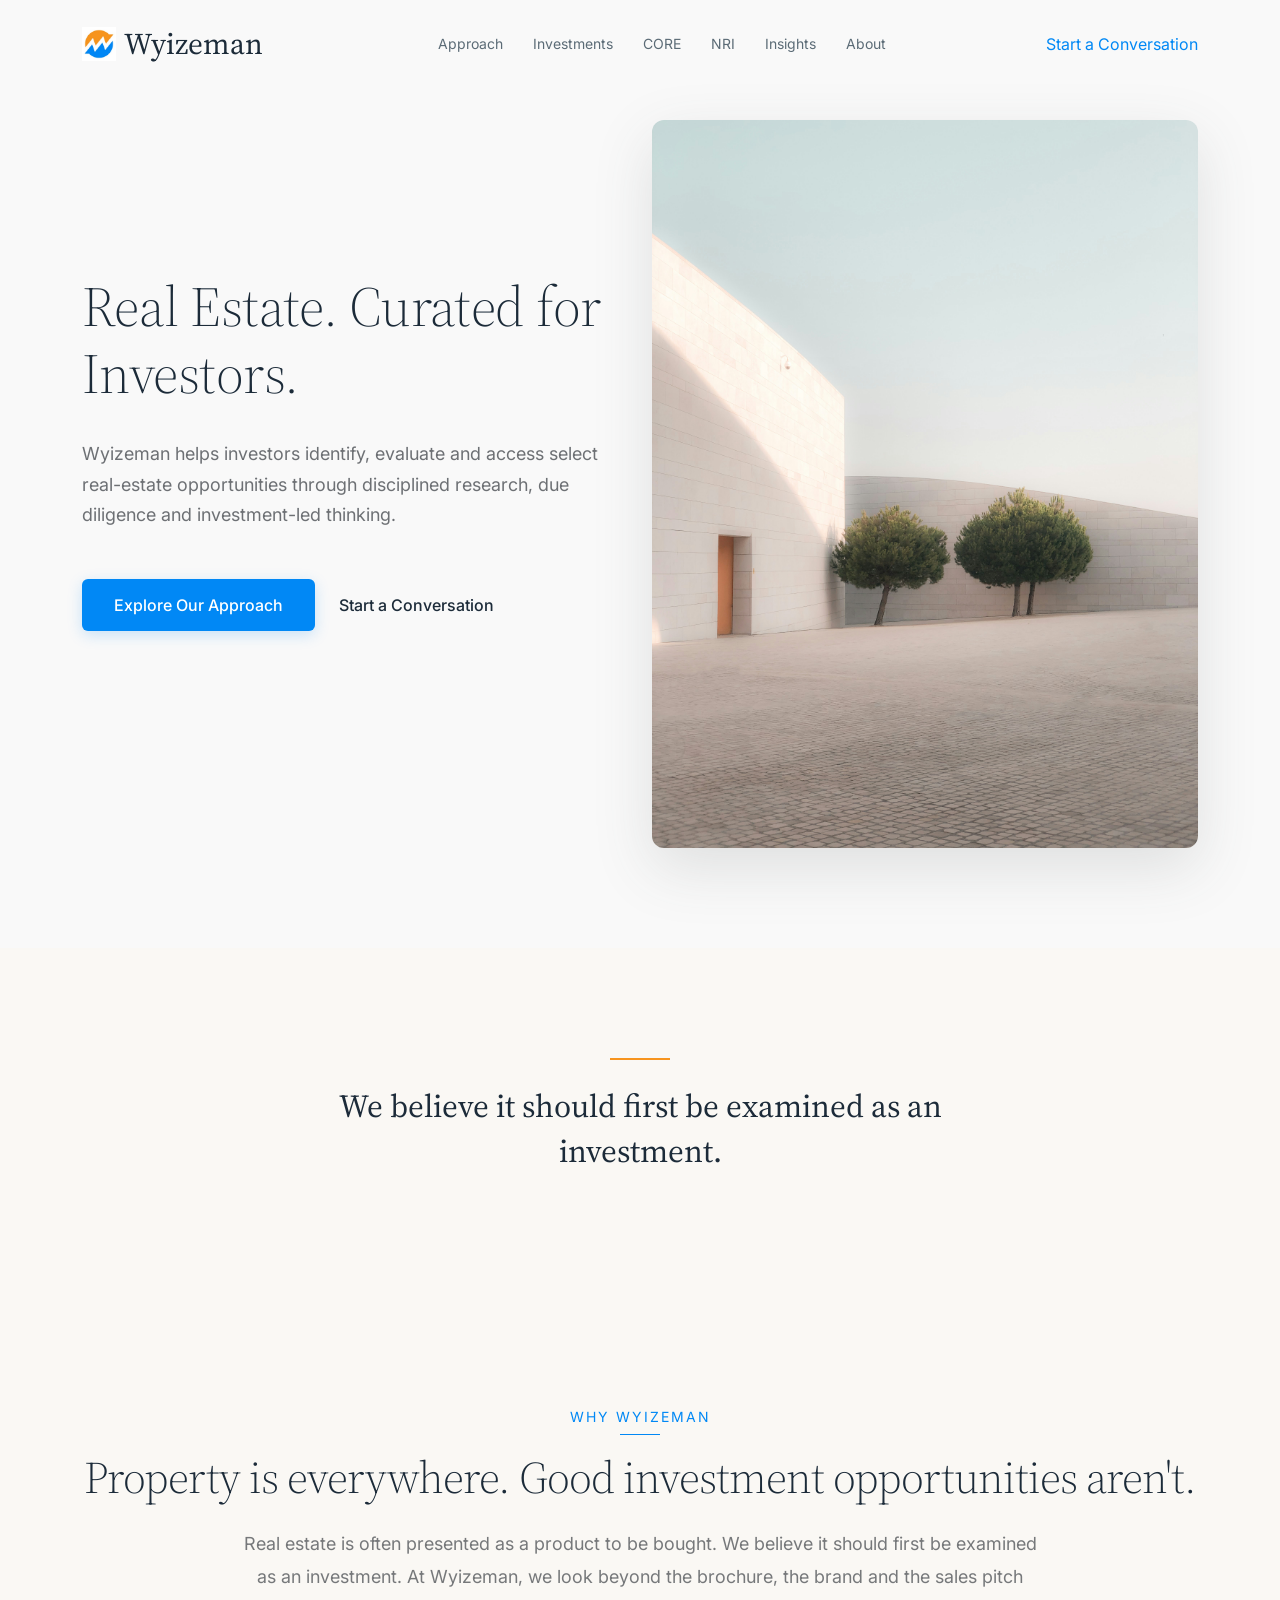
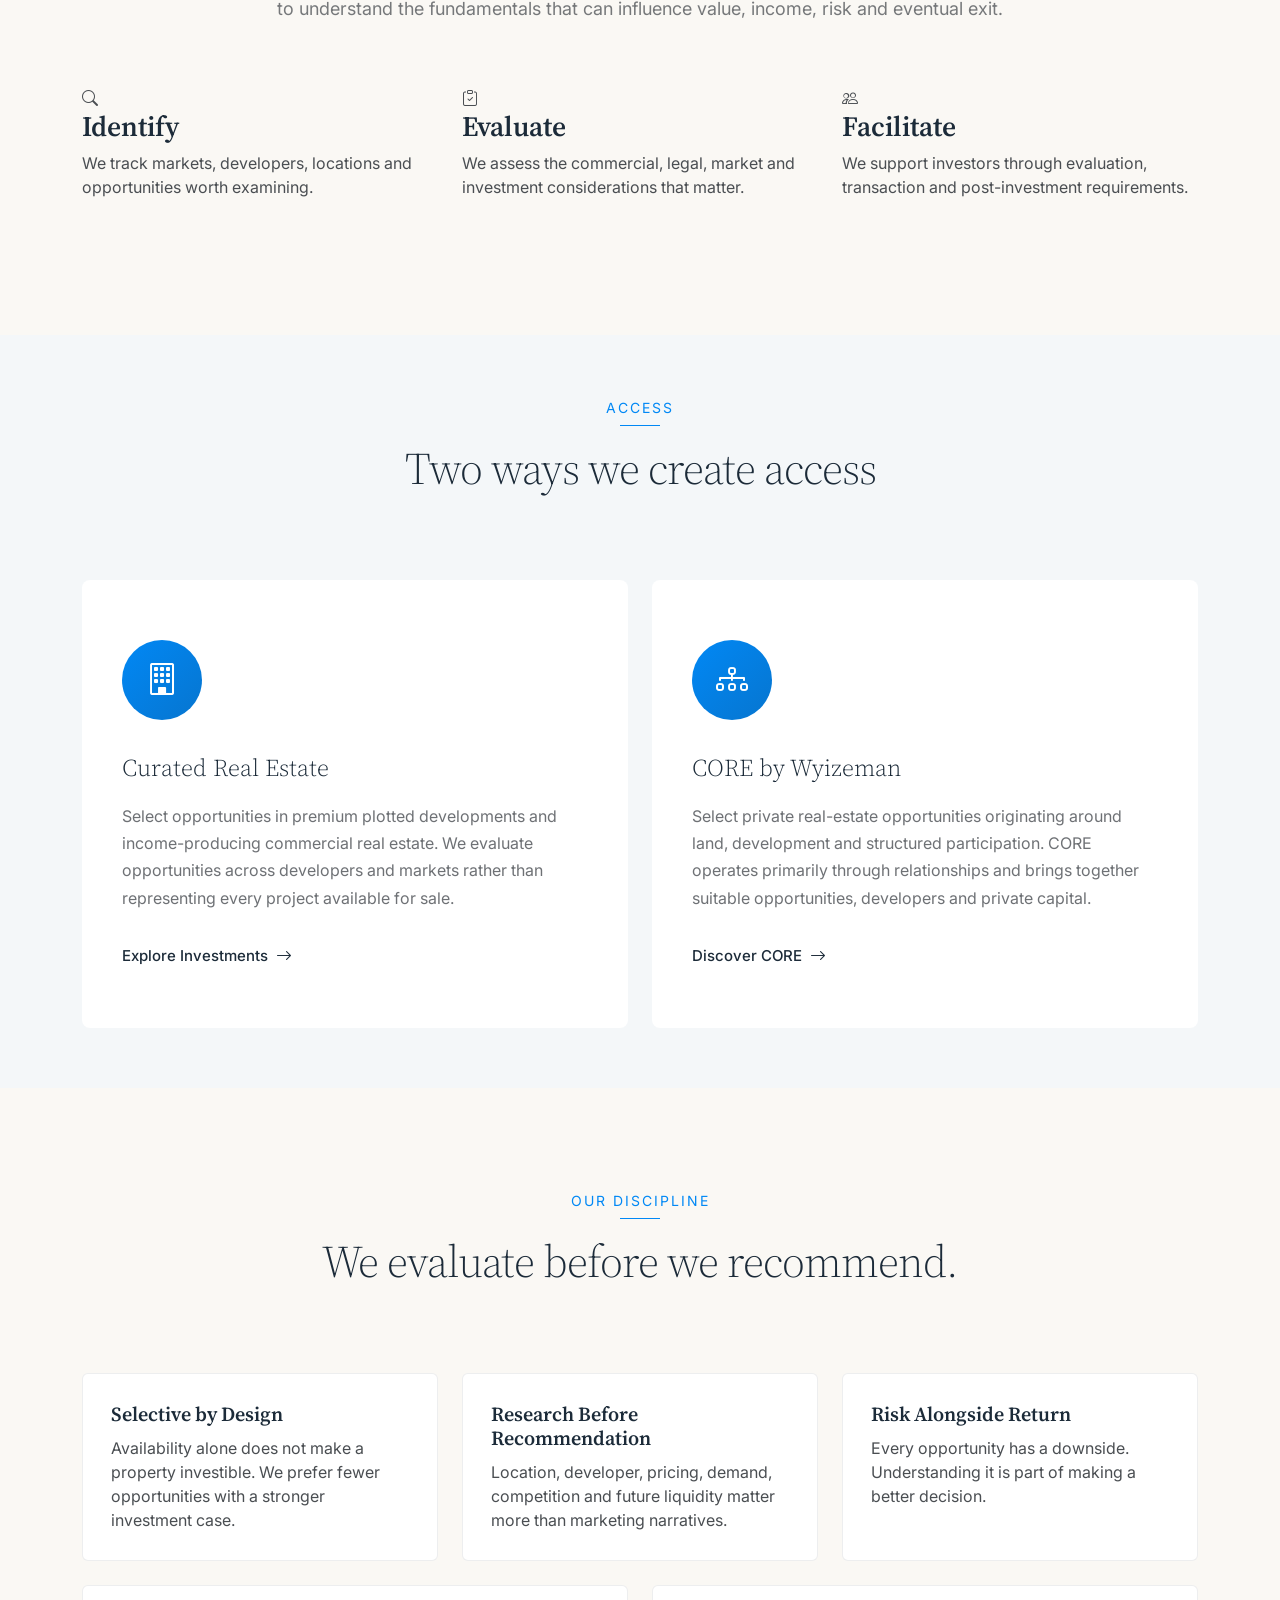
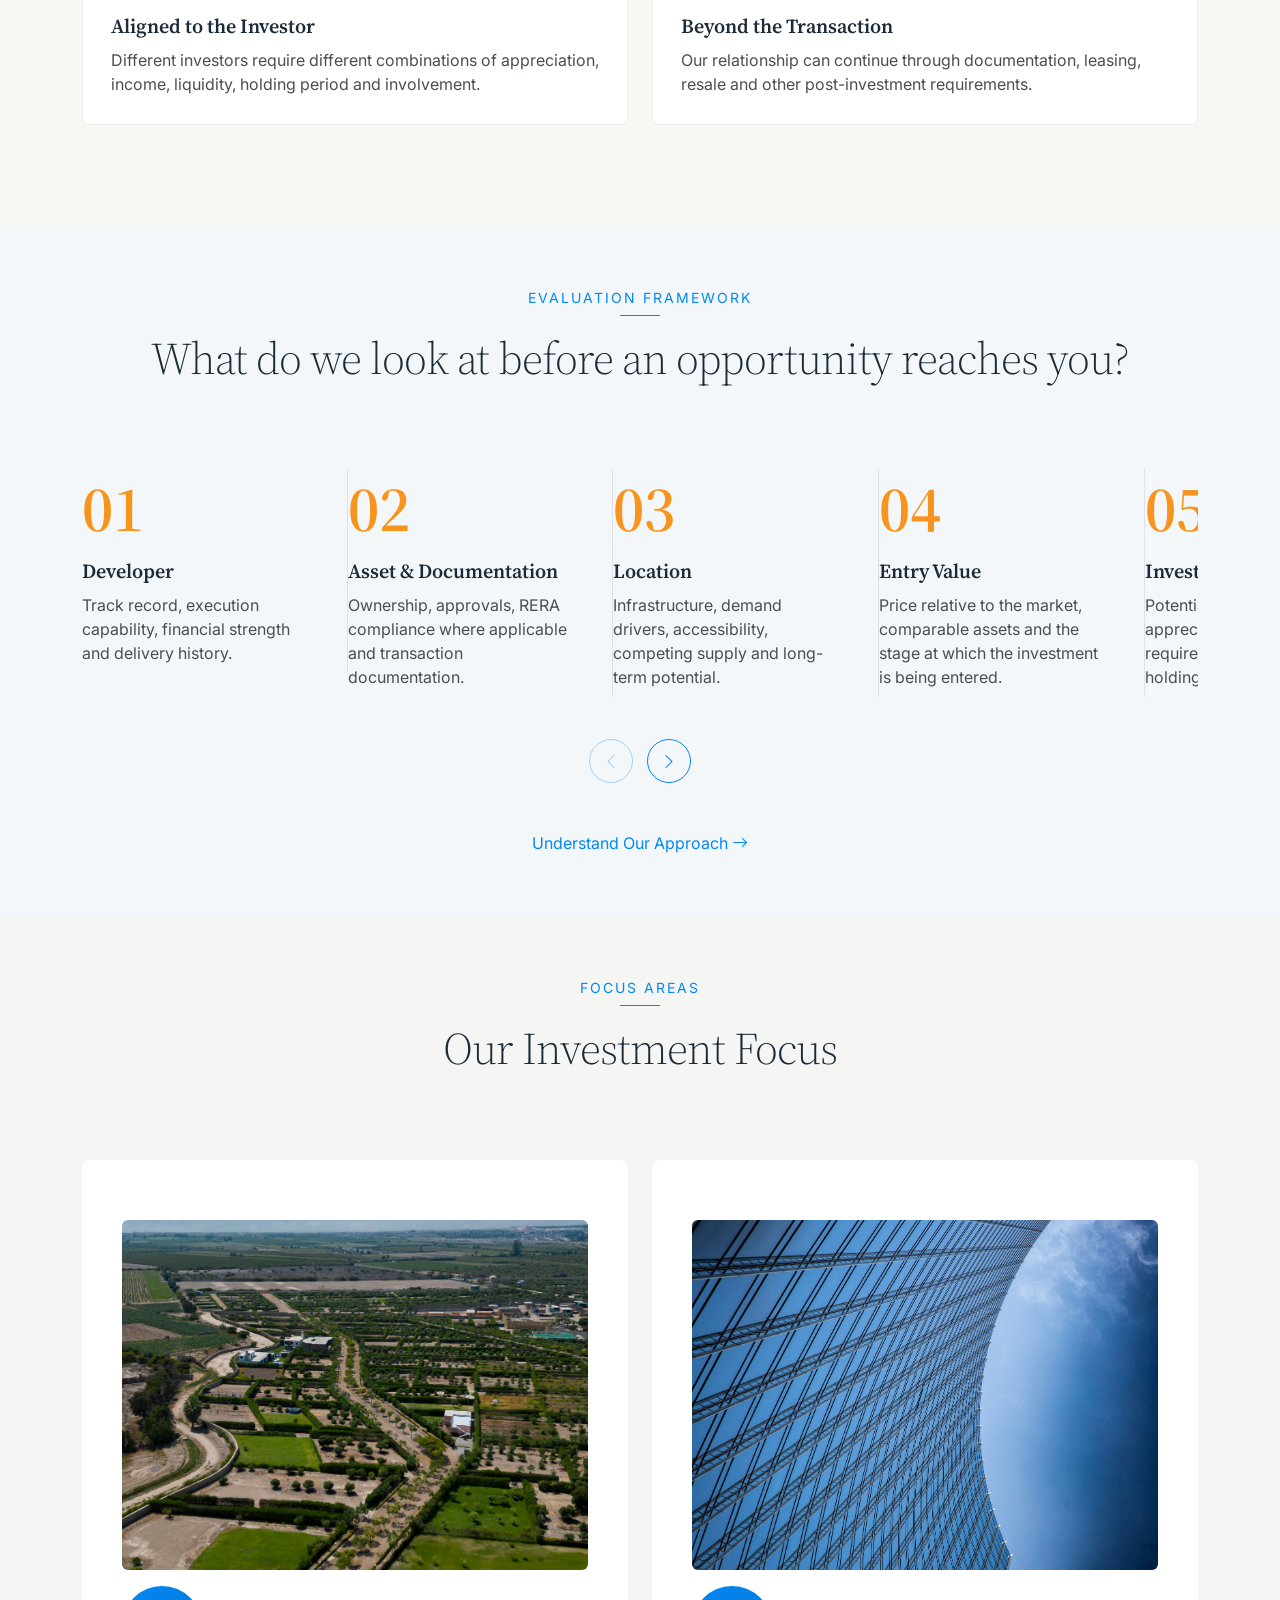
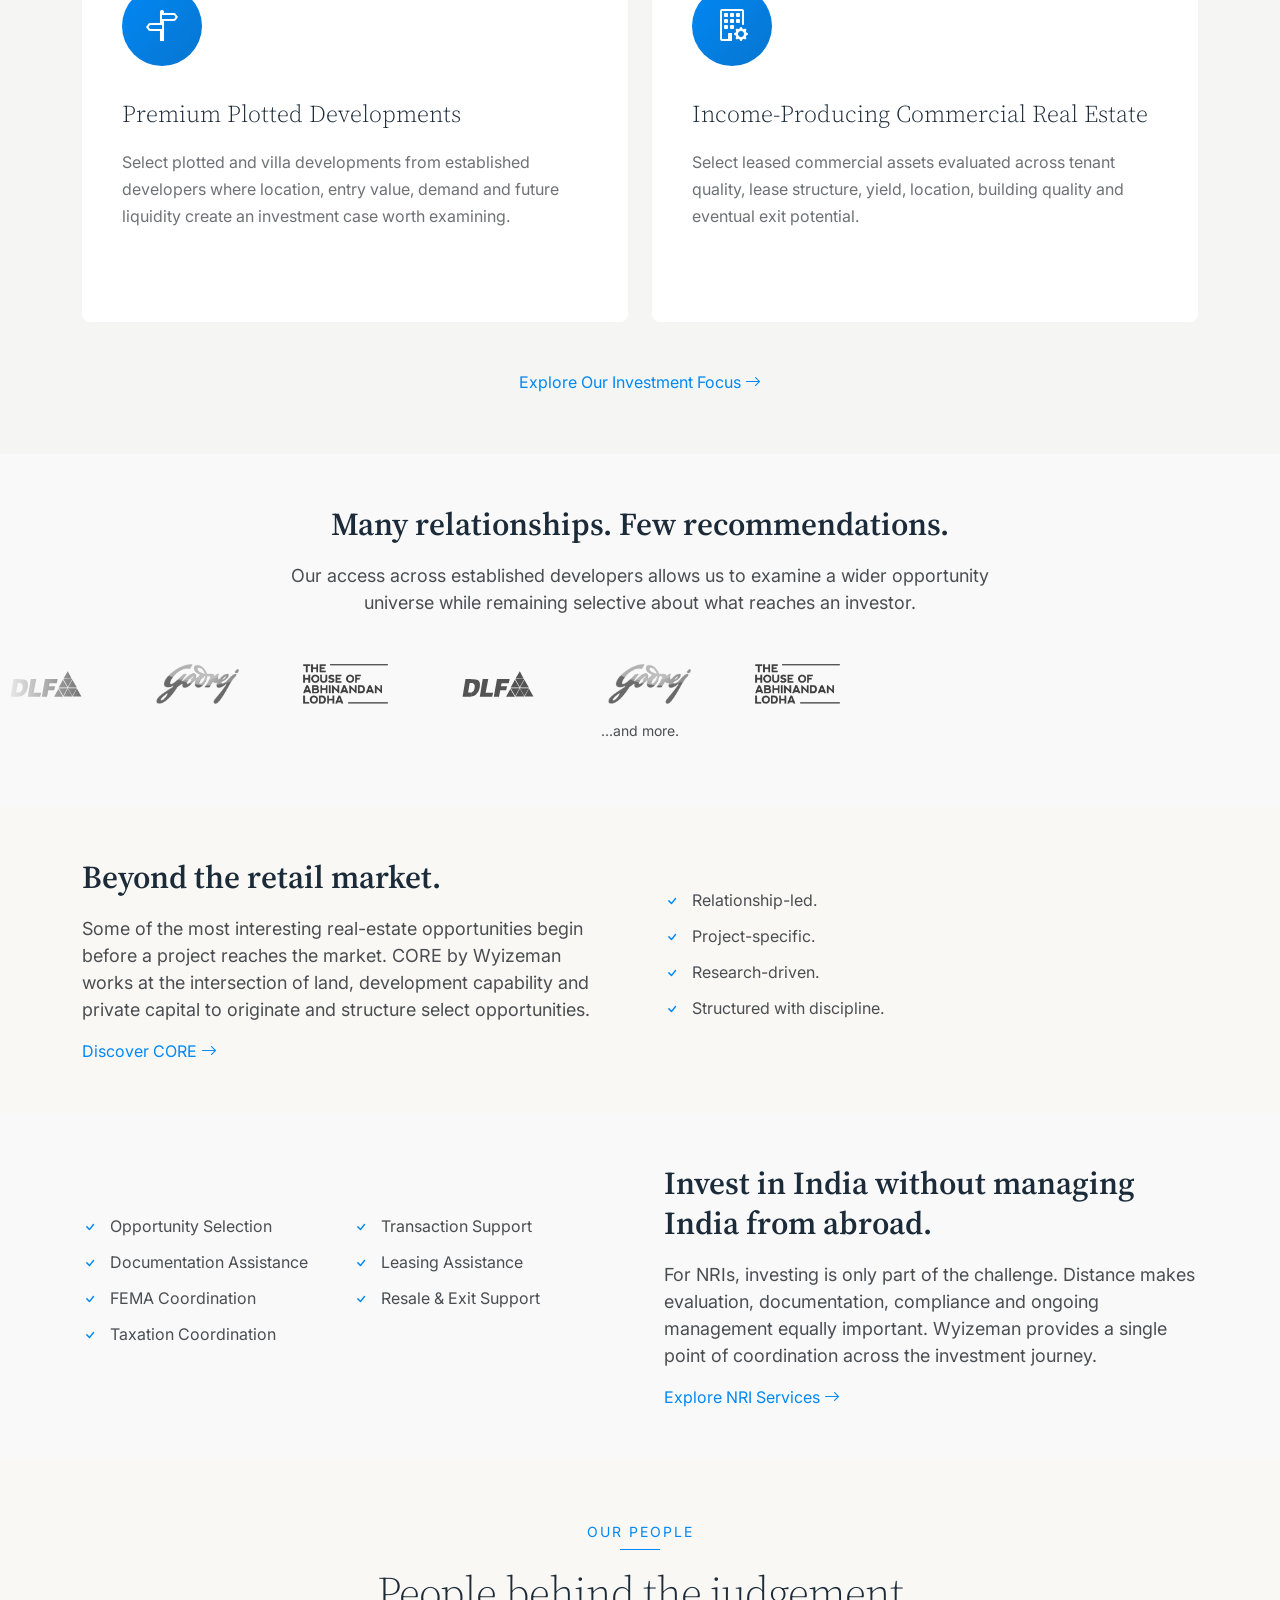
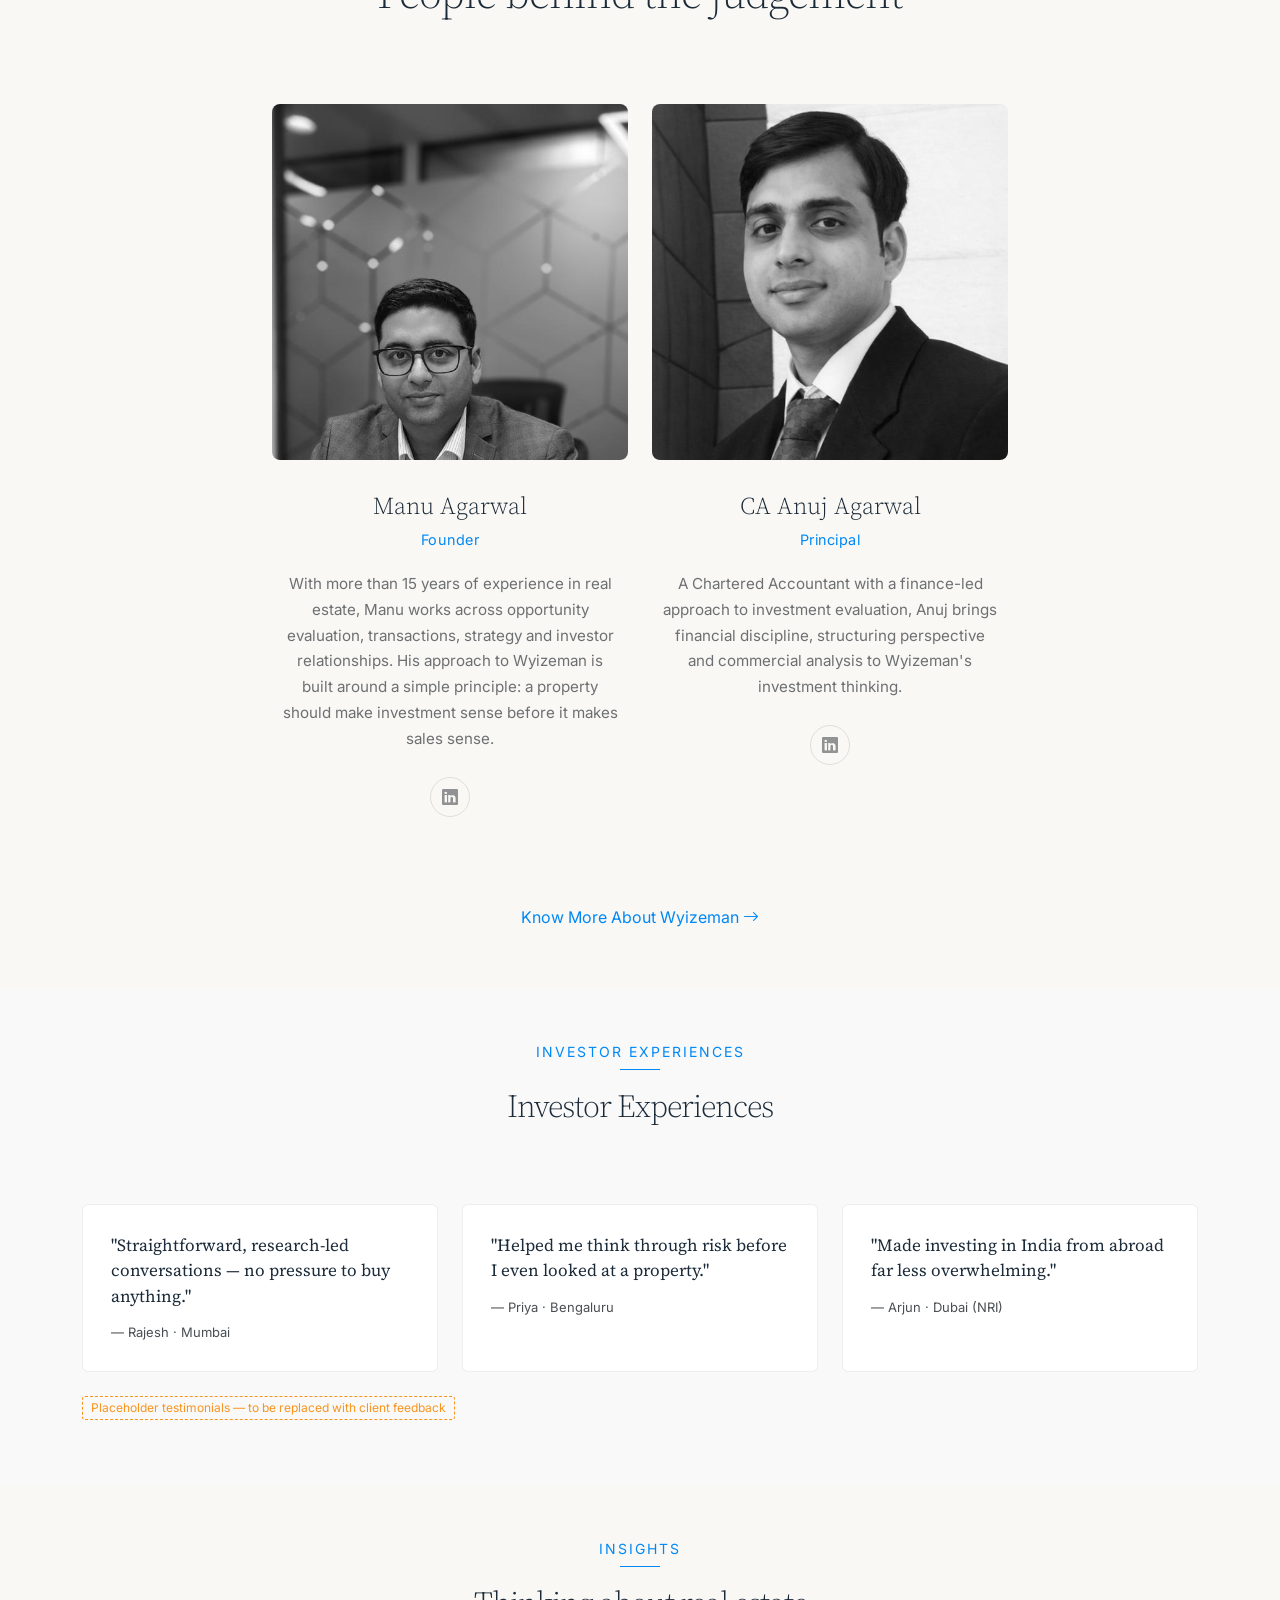
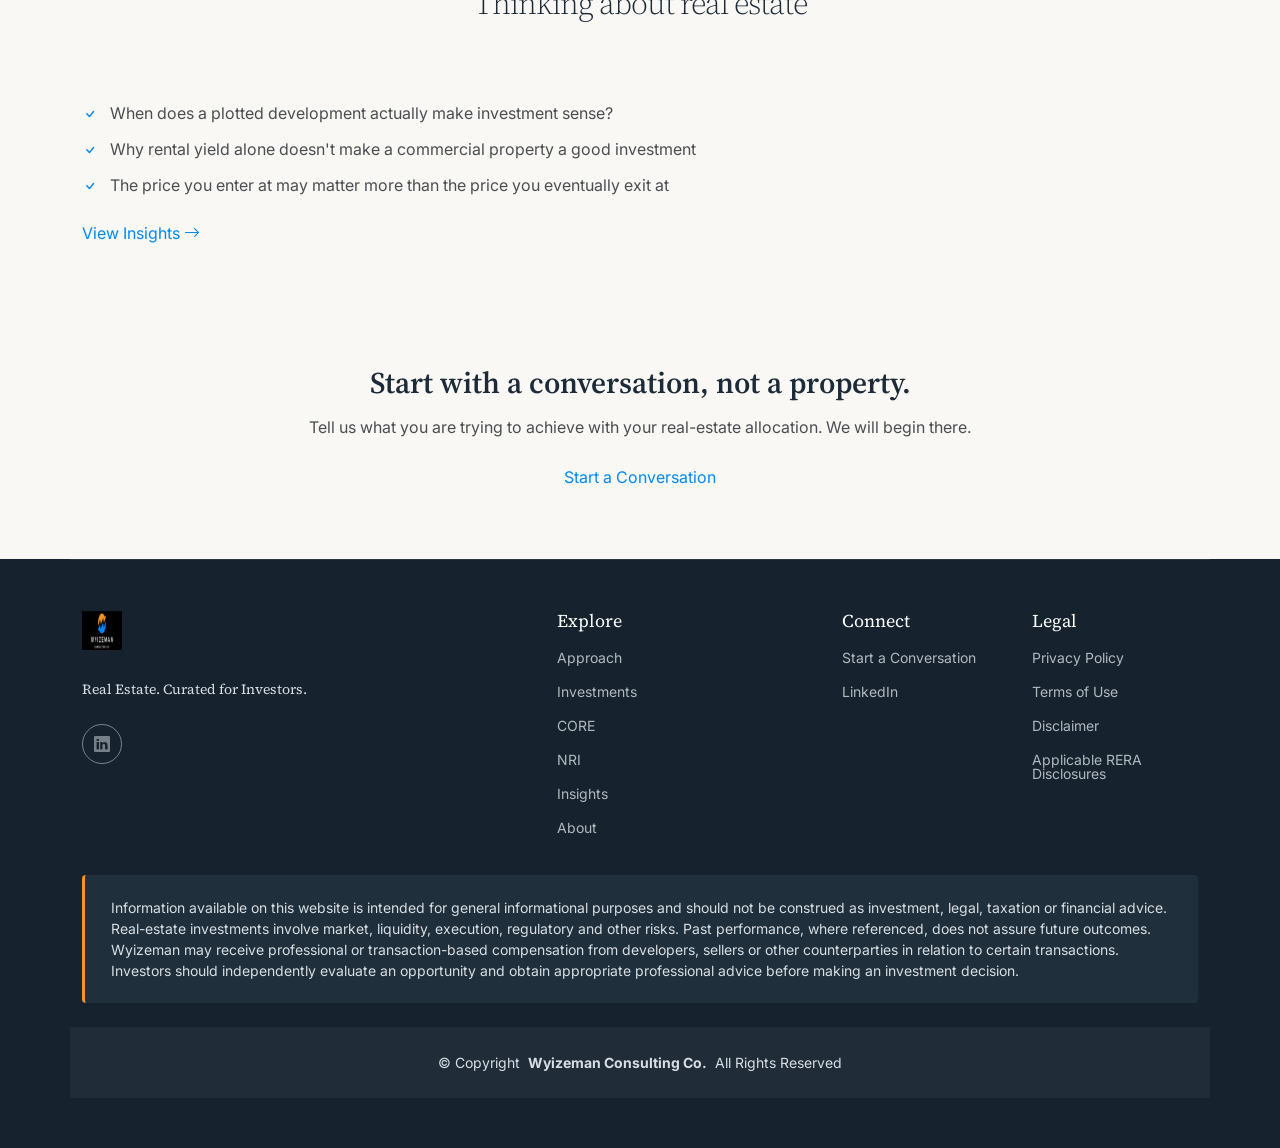
==== commit f130b707: "Wire up real brand assets: logo, colors, photos, and a criteria carousel - Real logo (icon + full lo" ====
--- a/wyizeman-site/index.html
+++ b/wyizeman-site/index.html
@@ -9,8 +9,11 @@
   <meta name="keywords" content="real estate investment, plotted developments, commercial real estate, NRI real estate, CORE by Wyizeman">
 
   <!-- Favicons -->
-  <link href="assets/img/favicon.png" rel="icon">
-  <link href="assets/img/apple-touch-icon.png" rel="apple-touch-icon">
+  <link href="assets/img/favicon_files/favicon.ico" rel="icon">
+  <link href="assets/img/favicon_files/favicon-32x32.png" rel="icon" type="image/png" sizes="32x32">
+  <link href="assets/img/favicon_files/favicon-16x16.png" rel="icon" type="image/png" sizes="16x16">
+  <link href="assets/img/favicon_files/apple-touch-icon.png" rel="apple-touch-icon">
+  <link href="assets/img/favicon_files/site.webmanifest" rel="manifest">
 
   <!-- Fonts -->
   <link href="https://fonts.googleapis.com" rel="preconnect">
@@ -27,7 +30,7 @@
   <!-- Main CSS File -->
   <link href="assets/css/main.css" rel="stylesheet">
 
-  <!-- Wyizeman Brand Overrides (placeholder colors/fonts — see PROGRESS.md) -->
+  <!-- Wyizeman Brand Overrides -->
   <link href="assets/css/custom.css" rel="stylesheet">
 
   <!-- =======================================================
@@ -42,6 +45,7 @@
     <div class="container-fluid container-xl position-relative d-flex align-items-center justify-content-between">
 
       <a href="index.html" class="logo d-flex align-items-center">
+        <img src="assets/img/logo/icon-mark.jpg" alt="Wyizeman">
         <h1 class="sitename">Wyizeman</h1>
       </a>
 
@@ -81,16 +85,7 @@
 
           <div class="col-lg-6">
             <div class="hero-image" data-aos="fade-left" data-aos-delay="300">
-              <!-- Placeholder illustration (swap for real photography later) -->
-              <svg class="wz-illustration" viewBox="0 0 400 400" role="img" aria-label="Abstract plotted-land survey illustration">
-                <rect class="stroke-faint" x="20" y="20" width="360" height="360"/>
-                <line class="stroke-faint" x1="20" y1="140" x2="380" y2="140"/>
-                <line class="stroke-faint" x1="20" y1="260" x2="380" y2="260"/>
-                <line class="stroke-faint" x1="150" y1="20" x2="150" y2="380"/>
-                <line class="stroke-faint" x1="270" y1="20" x2="270" y2="380"/>
-                <rect class="accent" x="150" y="140" width="120" height="120"/>
-                <circle class="accent-dot" cx="210" cy="200" r="6"/>
-              </svg>
+              <img src="assets/img/bundle/img1.jpg" alt="Premium real estate architecture" class="img-fluid" loading="lazy">
             </div>
           </div>
         </div>
@@ -229,61 +224,36 @@
 
       <div class="container" data-aos="fade-up" data-aos-delay="100">
 
-        <!-- Evaluation Wheel — desktop -->
-        <div class="wz-wheel-desktop d-none d-md-block" data-aos="zoom-in" data-aos-delay="100">
-          <svg viewBox="0 0 600 600" role="img" aria-label="Evaluation framework: seven criteria examined before an opportunity reaches an investor">
-            <g class="wz-wheel-lines">
-              <line class="wz-wheel-line" x1="300" y1="300" x2="300" y2="90"/>
-              <line class="wz-wheel-line" x1="300" y1="300" x2="464" y2="169"/>
-              <line class="wz-wheel-line" x1="300" y1="300" x2="505" y2="347"/>
-              <line class="wz-wheel-line" x1="300" y1="300" x2="391" y2="489"/>
-              <line class="wz-wheel-line" x1="300" y1="300" x2="209" y2="489"/>
-              <line class="wz-wheel-line" x1="300" y1="300" x2="95" y2="347"/>
-              <line class="wz-wheel-line" x1="300" y1="300" x2="136" y2="169"/>
-            </g>
-            <circle class="wz-wheel-hub-circle" cx="300" cy="300" r="66"/>
-            <text class="wz-wheel-hub-text" x="300" y="293" font-size="16">The</text>
-            <text class="wz-wheel-hub-text" x="300" y="315" font-size="16">Opportunity</text>
-
-            <circle class="wz-wheel-node-circle" cx="300" cy="90" r="42"/>
-            <text class="wz-wheel-node-number" x="300" y="90">01</text>
-            <text class="wz-wheel-node-label" x="300" y="34">Developer</text>
-
-            <circle class="wz-wheel-node-circle" cx="464" cy="169" r="42"/>
-            <text class="wz-wheel-node-number" x="464" y="169">02</text>
-            <text class="wz-wheel-node-label" x="510" y="127">Asset</text>
-
-            <circle class="wz-wheel-node-circle" cx="505" cy="347" r="42"/>
-            <text class="wz-wheel-node-number" x="505" y="347">03</text>
-            <text class="wz-wheel-node-label" x="561" y="358">Location</text>
-
-            <circle class="wz-wheel-node-circle" cx="391" cy="489" r="42"/>
-            <text class="wz-wheel-node-number" x="391" y="489">04</text>
-            <text class="wz-wheel-node-label" x="416" y="545">Entry Value</text>
-
-            <circle class="wz-wheel-node-circle" cx="209" cy="489" r="42"/>
-            <text class="wz-wheel-node-number" x="209" y="489">05</text>
-            <text class="wz-wheel-node-label" x="184" y="545">Economics</text>
-
-            <circle class="wz-wheel-node-circle" cx="95" cy="347" r="42"/>
-            <text class="wz-wheel-node-number" x="95" y="347">06</text>
-            <text class="wz-wheel-node-label" x="39" y="358">Risk</text>
-
-            <circle class="wz-wheel-node-circle" cx="136" cy="169" r="42"/>
-            <text class="wz-wheel-node-number" x="136" y="169">07</text>
-            <text class="wz-wheel-node-label" x="90" y="127">Exit</text>
-          </svg>
-        </div>
-
-        <!-- Evaluation list — mobile fallback -->
-        <div class="row g-4 d-md-none">
-          <div class="col-md-6"><div class="wz-card"><h4><span class="wz-number">01</span>Developer</h4><p>Track record, execution capability, financial strength and delivery history.</p></div></div>
-          <div class="col-md-6"><div class="wz-card"><h4><span class="wz-number">02</span>Asset & Documentation</h4><p>Ownership, approvals, RERA compliance where applicable and transaction documentation.</p></div></div>
-          <div class="col-md-6"><div class="wz-card"><h4><span class="wz-number">03</span>Location</h4><p>Infrastructure, demand drivers, accessibility, competing supply and long-term potential.</p></div></div>
-          <div class="col-md-6"><div class="wz-card"><h4><span class="wz-number">04</span>Entry Value</h4><p>Price relative to the market, comparable assets and the stage at which the investment is being entered.</p></div></div>
-          <div class="col-md-6"><div class="wz-card"><h4><span class="wz-number">05</span>Investment Economics</h4><p>Potential income, appreciation, capital requirement and expected holding period.</p></div></div>
-          <div class="col-md-6"><div class="wz-card"><h4><span class="wz-number">06</span>Risk</h4><p>Market, developer, execution, tenant and liquidity considerations.</p></div></div>
-          <div class="col-md-6"><div class="wz-card"><h4><span class="wz-number">07</span>Exit</h4><p>Potential buyer universe, resale depth and realistic exit possibilities.</p></div></div>
+        <div class="wz-criteria-slider swiper init-swiper" data-aos="fade-up" data-aos-delay="100">
+          <script type="application/json" class="swiper-config">
+            {
+              "slidesPerView": 1.15,
+              "spaceBetween": 0,
+              "navigation": {
+                "nextEl": ".wz-criteria-next",
+                "prevEl": ".wz-criteria-prev"
+              },
+              "breakpoints": {
+                "576": { "slidesPerView": 1.8 },
+                "768": { "slidesPerView": 2.4 },
+                "992": { "slidesPerView": 3.2 },
+                "1200": { "slidesPerView": 4.2 }
+              }
+            }
+          </script>
+          <div class="swiper-wrapper">
+            <div class="swiper-slide"><div class="wz-criteria-slide"><div class="num">01</div><h4>Developer</h4><p>Track record, execution capability, financial strength and delivery history.</p></div></div>
+            <div class="swiper-slide"><div class="wz-criteria-slide"><div class="num">02</div><h4>Asset & Documentation</h4><p>Ownership, approvals, RERA compliance where applicable and transaction documentation.</p></div></div>
+            <div class="swiper-slide"><div class="wz-criteria-slide"><div class="num">03</div><h4>Location</h4><p>Infrastructure, demand drivers, accessibility, competing supply and long-term potential.</p></div></div>
+            <div class="swiper-slide"><div class="wz-criteria-slide"><div class="num">04</div><h4>Entry Value</h4><p>Price relative to the market, comparable assets and the stage at which the investment is being entered.</p></div></div>
+            <div class="swiper-slide"><div class="wz-criteria-slide"><div class="num">05</div><h4>Investment Economics</h4><p>Potential income, appreciation, capital requirement and expected holding period.</p></div></div>
+            <div class="swiper-slide"><div class="wz-criteria-slide"><div class="num">06</div><h4>Risk</h4><p>Market, developer, execution, tenant and liquidity considerations.</p></div></div>
+            <div class="swiper-slide"><div class="wz-criteria-slide"><div class="num">07</div><h4>Exit</h4><p>Potential buyer universe, resale depth and realistic exit possibilities.</p></div></div>
+          </div>
+        </div>
+        <div class="wz-criteria-nav">
+          <div class="swiper-button-prev wz-criteria-prev"></div>
+          <div class="swiper-button-next wz-criteria-next"></div>
         </div>
 
         <div class="text-center mt-5" data-aos="fade-up">
@@ -303,6 +273,7 @@
         <div class="row gy-5">
           <div class="col-lg-6" data-aos="fade-up" data-aos-delay="200">
             <div class="service-item">
+              <div class="wz-photo mb-3"><img src="assets/img/bundle/land6.jpg" alt="Aerial view of a plotted development" loading="lazy"></div>
               <div class="service-icon"><i class="bi bi-signpost-split"></i></div>
               <h3>Premium Plotted Developments</h3>
               <p>Select plotted and villa developments from established developers where location, entry value, demand and future liquidity create an investment case worth examining.</p>
@@ -310,6 +281,7 @@
           </div>
           <div class="col-lg-6" data-aos="fade-up" data-aos-delay="300">
             <div class="service-item">
+              <div class="wz-photo mb-3"><img src="assets/img/bundle/sky6.jpg" alt="Premium commercial real estate tower" loading="lazy"></div>
               <div class="service-icon"><i class="bi bi-building-gear"></i></div>
               <h3>Income-Producing Commercial Real Estate</h3>
               <p>Select leased commercial assets evaluated across tenant quality, lease structure, yield, location, building quality and eventual exit potential.</p>
@@ -327,10 +299,18 @@
       <div class="container text-center" data-aos="fade-up">
         <h2>Many relationships. Few recommendations.</h2>
         <p class="lead-text mx-auto">Our access across established developers allows us to examine a wider opportunity universe while remaining selective about what reaches an investor.</p>
-        <div class="mt-4">
-          <span class="wz-placeholder-note">Placeholder — premium developer logos to be added</span>
-        </div>
-      </div>
+      </div>
+      <div class="wz-marquee mt-5">
+        <div class="wz-marquee-track">
+          <img src="assets/img/brands/dlf.svg" alt="DLF">
+          <img src="assets/img/brands/godrej.png" alt="Godrej">
+          <img src="assets/img/brands/hoabl-logo.png" alt="The House of Abhinandan Lodha">
+          <img src="assets/img/brands/dlf.svg" alt="DLF">
+          <img src="assets/img/brands/godrej.png" alt="Godrej">
+          <img src="assets/img/brands/hoabl-logo.png" alt="The House of Abhinandan Lodha">
+        </div>
+      </div>
+      <p class="text-center mt-3" style="color: var(--default-color); font-size: 14px;">...and more.</p>
     </section><!-- /Many relationships -->
 
     <!-- Beyond the retail market (CORE teaser) -->
@@ -385,7 +365,7 @@
           <div class="col-lg-4 col-md-6" data-aos="fade-up" data-aos-delay="200">
             <div class="team-member">
               <div class="member-img">
-                <img src="assets/img/person/person-m-12.webp" class="img-fluid" alt="Manu Agarwal" loading="lazy">
+                <img src="assets/img/person/Manu_Agarwal.jpeg" class="img-fluid" alt="Manu Agarwal" loading="lazy">
               </div>
               <div class="member-info">
                 <h4>Manu Agarwal</h4>
@@ -400,7 +380,7 @@
           <div class="col-lg-4 col-md-6" data-aos="fade-up" data-aos-delay="300">
             <div class="team-member">
               <div class="member-img">
-                <img src="assets/img/person/person-m-7.webp" class="img-fluid" alt="CA Anuj Agarwal" loading="lazy">
+                <img src="assets/img/person/CA_Anuj.jpeg" class="img-fluid" alt="CA Anuj Agarwal" loading="lazy">
               </div>
               <div class="member-info">
                 <h4>CA Anuj Agarwal</h4>
@@ -427,19 +407,26 @@
       </div>
       <div class="container" data-aos="fade-up" data-aos-delay="100">
         <div class="row g-4">
-          <div class="col-md-6">
-            <div class="wz-card text-center py-5">
-              <i class="bi bi-play-circle" style="font-size: 2.5rem; color: var(--accent-color);"></i>
-              <p class="mt-3 mb-0 wz-placeholder-note">Placeholder — Video Testimonial 1</p>
-            </div>
-          </div>
-          <div class="col-md-6">
-            <div class="wz-card text-center py-5">
-              <i class="bi bi-play-circle" style="font-size: 2.5rem; color: var(--accent-color);"></i>
-              <p class="mt-3 mb-0 wz-placeholder-note">Placeholder — Video Testimonial 2</p>
-            </div>
-          </div>
-        </div>
+          <div class="col-md-4">
+            <div class="wz-card wz-testimonial">
+              <p>"Straightforward, research-led conversations — no pressure to buy anything."</p>
+              <cite>— Rajesh · Mumbai</cite>
+            </div>
+          </div>
+          <div class="col-md-4">
+            <div class="wz-card wz-testimonial">
+              <p>"Helped me think through risk before I even looked at a property."</p>
+              <cite>— Priya · Bengaluru</cite>
+            </div>
+          </div>
+          <div class="col-md-4">
+            <div class="wz-card wz-testimonial">
+              <p>"Made investing in India from abroad far less overwhelming."</p>
+              <cite>— Arjun · Dubai (NRI)</cite>
+            </div>
+          </div>
+        </div>
+        <p class="text-center mt-4 wz-placeholder-note">Placeholder testimonials — to be replaced with client feedback</p>
       </div>
     </section><!-- /Investor Experiences -->
 
@@ -477,7 +464,7 @@
       <div class="row gy-4">
         <div class="col-lg-5 col-md-12 footer-about">
           <a href="index.html" class="logo d-flex align-items-center">
-            <span class="sitename">Wyizeman Consulting Co.</span>
+            <img src="assets/img/logo/wyizeman-lockup-inverse.png" alt="Wyizeman Consulting Co.">
           </a>
           <p>Real Estate. Curated for Investors.</p>
           <div class="social-links d-flex mt-4">
--- a/wyizeman-site/assets/css/custom.css
+++ b/wyizeman-site/assets/css/custom.css
@@ -1,7 +1,7 @@
 /*--------------------------------------------------------------
 # Wyizeman brand overrides — layered on top of Axis's main.css
-# PLACEHOLDER BRANDING: swap fonts/colors here once real logo +
-# hex codes are supplied (see PROGRESS.md).
+# Real brand colors, confirmed by the client from the logo file:
+# Wyizeman Blue #0188F5, Wyizeman Orange #F7941E.
 ---------------------------------------------------------------*/
 
 :root {
@@ -14,26 +14,26 @@
   --background-color: #FAF8F4;      /* warm off-white */
   --default-color: #4A4E52;         /* charcoal body text */
   --heading-color: #1C2B39;         /* deep charcoal-navy */
-  --accent-color: #1B3A5C;          /* Wyizeman Blue (placeholder) */
+  --accent-color: #0188F5;          /* Wyizeman Blue */
   --surface-color: #ffffff;
   --contrast-color: #ffffff;
-  --wz-orange: #C97A34;             /* Wyizeman Orange (placeholder) — sparing use only */
+  --wz-orange: #F7941E;             /* Wyizeman Orange — sparing use only */
 }
 
 :root {
   --nav-color: #5B6B76;
-  --nav-hover-color: #1B3A5C;
+  --nav-hover-color: #0188F5;
   --nav-mobile-background-color: #ffffff;
   --nav-dropdown-background-color: #ffffff;
   --nav-dropdown-color: #4A4E52;
-  --nav-dropdown-hover-color: #1B3A5C;
+  --nav-dropdown-hover-color: #0188F5;
 }
 
 .dark-background {
   --background-color: #16232E;
   --default-color: #D8DEE3;
   --heading-color: #ffffff;
-  --accent-color: #C97A34;
+  --accent-color: #F7941E;
   --surface-color: #1F2F3B;
   --contrast-color: #ffffff;
 }
@@ -82,7 +82,11 @@
 }
 
 /* Generic content section spacing (used instead of Axis's default section title block on inner pages) */
-.wz-section { padding: 60px 0; }
+.wz-section { padding: 50px 0; }
+
+@media (max-width: 575px) {
+  .wz-section { padding: 36px 0; }
+}
 .wz-section h2 { color: var(--heading-color); margin-bottom: 18px; }
 .wz-section .lead-text { font-size: 18px; color: var(--default-color); max-width: 760px; }
 
@@ -217,55 +221,98 @@
 }
 
 /*--------------------------------------------------------------
-# Evaluation Wheel — signature radial diagram used on Home
-# ("What do we look at...") and Approach ("Evaluation Framework")
----------------------------------------------------------------*/
-.wz-wheel-desktop {
-  max-width: 640px;
-  margin: 0 auto;
-}
-
-.wz-wheel-desktop svg { width: 100%; height: auto; display: block; }
-
-.wz-wheel-hub-circle {
-  fill: var(--accent-color);
-}
-
-.wz-wheel-hub-text {
-  fill: var(--contrast-color);
+# Criteria Carousel — editorial numeral + text slides, used on Home
+# ("What do we look at...") and Approach ("Evaluation Framework").
+# Swiper handles the mechanics (already loaded sitewide); slidesPerView
+# is fractional on purpose so the next numeral peeks in at every size,
+# signalling there's more to scroll to.
+---------------------------------------------------------------*/
+.wz-criteria-slider {
+  padding-bottom: 10px;
+}
+
+.wz-criteria-slider .swiper-wrapper {
+  align-items: stretch;
+}
+
+.wz-criteria-slide {
+  height: 100%;
+  padding: 8px 36px 8px 0;
+  border-right: 1px solid rgba(28, 43, 57, 0.1);
+  display: flex;
+  flex-direction: column;
+}
+
+.wz-criteria-slide .num {
   font-family: var(--heading-font);
   font-weight: 600;
-  text-anchor: middle;
-  dominant-baseline: middle;
-}
-
-.wz-wheel-line {
-  stroke: var(--accent-color);
-  stroke-width: 1.5;
-  opacity: 0.3;
-}
-
-.wz-wheel-node-circle {
-  fill: var(--surface-color);
-  stroke: var(--accent-color);
-  stroke-width: 1.5;
-}
-
-.wz-wheel-node-number {
-  fill: var(--wz-orange);
-  font-family: var(--heading-font);
-  font-weight: 600;
-  font-size: 26px;
-  text-anchor: middle;
-  dominant-baseline: middle;
-}
-
-.wz-wheel-node-label {
-  fill: var(--heading-color);
-  font-family: var(--nav-font);
-  font-weight: 500;
+  font-size: 64px;
+  line-height: 1;
+  color: var(--wz-orange);
+  margin-bottom: 18px;
+}
+
+.wz-criteria-slide h4 {
+  font-size: 20px;
+  color: var(--heading-color);
+  margin-bottom: 10px;
+}
+
+.wz-criteria-slide p {
+  color: var(--default-color);
+  margin: 0;
+}
+
+.wz-criteria-nav {
+  display: flex;
+  justify-content: center;
+  gap: 14px;
+  margin-top: 32px;
+}
+
+.wz-criteria-nav .swiper-button-prev,
+.wz-criteria-nav .swiper-button-next {
+  position: relative;
+  top: auto;
+  left: auto;
+  right: auto;
+  bottom: auto;
+  width: 44px;
+  height: 44px;
+  margin-top: 0;
+  border-radius: 50%;
+  border: 1.5px solid var(--accent-color);
+  color: var(--accent-color);
+  display: flex;
+  align-items: center;
+  justify-content: center;
+  margin: 0;
+  transition: background-color 0.25s, color 0.25s;
+}
+
+.wz-criteria-nav .swiper-button-prev::after,
+.wz-criteria-nav .swiper-button-next::after {
+  font-family: "bootstrap-icons";
   font-size: 16px;
-  text-anchor: middle;
+}
+
+.wz-criteria-nav .swiper-button-prev::after { content: "\f284"; }
+.wz-criteria-nav .swiper-button-next::after { content: "\f285"; }
+
+.wz-criteria-nav .swiper-button-prev:hover,
+.wz-criteria-nav .swiper-button-next:hover {
+  background-color: var(--accent-color);
+  color: var(--contrast-color);
+}
+
+.wz-criteria-nav .swiper-button-disabled {
+  opacity: 0.35;
+  cursor: default;
+}
+
+@media (max-width: 575px) {
+  .wz-criteria-slide { padding: 8px 24px 8px 0; }
+  .wz-criteria-slide .num { font-size: 48px; }
 }
 
 /*--------------------------------------------------------------
@@ -401,3 +448,130 @@
   width: 44px;
   height: 44px;
 }
+
+/* Small labeled-node marks used inside .wz-illustration SVGs (e.g. NRI's overseas/India diagram) */
+.wz-node-circle {
+  fill: var(--surface-color);
+  stroke: var(--accent-color);
+  stroke-width: 1.5;
+}
+
+.wz-node-label {
+  fill: var(--heading-color);
+  font-family: var(--nav-font);
+  font-weight: 500;
+  text-anchor: middle;
+}
+
+/*--------------------------------------------------------------
+# Team photos — force a consistent crop regardless of the source
+# photo's native aspect ratio (real headshots vary; Axis's default
+# width:100%/height:auto assumed uniform stock-photo dimensions)
+---------------------------------------------------------------*/
+.team .team-member .member-img {
+  aspect-ratio: 1 / 1;
+}
+
+.team .team-member .member-img img {
+  height: 100%;
+  object-fit: cover;
+  object-position: top center;
+}
+
+/*--------------------------------------------------------------
+# Logo — header icon + footer lockup
+---------------------------------------------------------------*/
+.header .logo img {
+  max-height: 34px;
+  width: auto;
+  margin-right: 8px;
+}
+
+.footer-about .logo img {
+  max-height: 90px;
+  width: auto;
+  margin-bottom: 4px;
+}
+
+/*--------------------------------------------------------------
+# Real photography sections (hero photo, feature photos)
+---------------------------------------------------------------*/
+.wz-photo {
+  width: 100%;
+  aspect-ratio: 4 / 3;
+  border-radius: 6px;
+  overflow: hidden;
+}
+
+.wz-photo img {
+  width: 100%;
+  height: 100%;
+  object-fit: cover;
+  display: block;
+}
+
+/* Reserved for full-width single banner photos (e.g. CORE's land shot) — a wider, shorter crop than the default card ratio */
+.wz-photo.wz-photo-tall { aspect-ratio: 16 / 9; }
+
+/* NRI "local judgement" photo — crop to the clean left portion, avoids debris on the right edge of the source image */
+.wz-photo-nri img {
+  object-position: 20% center;
+}
+
+/*--------------------------------------------------------------
+# Developer logos marquee (Home)
+---------------------------------------------------------------*/
+.wz-marquee {
+  overflow: hidden;
+  -webkit-mask-image: linear-gradient(90deg, transparent, #000 8%, #000 92%, transparent);
+  mask-image: linear-gradient(90deg, transparent, #000 8%, #000 92%, transparent);
+}
+
+.wz-marquee-track {
+  display: flex;
+  align-items: center;
+  gap: 64px;
+  width: max-content;
+  animation: wz-marquee-scroll 24s linear infinite;
+}
+
+.wz-marquee:hover .wz-marquee-track {
+  animation-play-state: paused;
+}
+
+.wz-marquee-track img {
+  height: 40px;
+  width: auto;
+  object-fit: contain;
+  filter: grayscale(100%);
+  opacity: 0.75;
+  transition: opacity 0.3s, filter 0.3s;
+}
+
+.wz-marquee-track img:hover {
+  filter: grayscale(0%);
+  opacity: 1;
+}
+
+@keyframes wz-marquee-scroll {
+  from { transform: translateX(0); }
+  to { transform: translateX(-50%); }
+}
+
+/*--------------------------------------------------------------
+# Testimonial cards (text-based, simple/generic placeholders)
+---------------------------------------------------------------*/
+.wz-testimonial p {
+  font-family: var(--heading-font);
+  font-size: 17px;
+  color: var(--heading-color);
+  margin-bottom: 14px;
+}
+
+.wz-testimonial cite {
+  display: block;
+  font-family: var(--default-font);
+  font-style: normal;
+  font-size: 13px;
+  color: var(--default-color);
+}
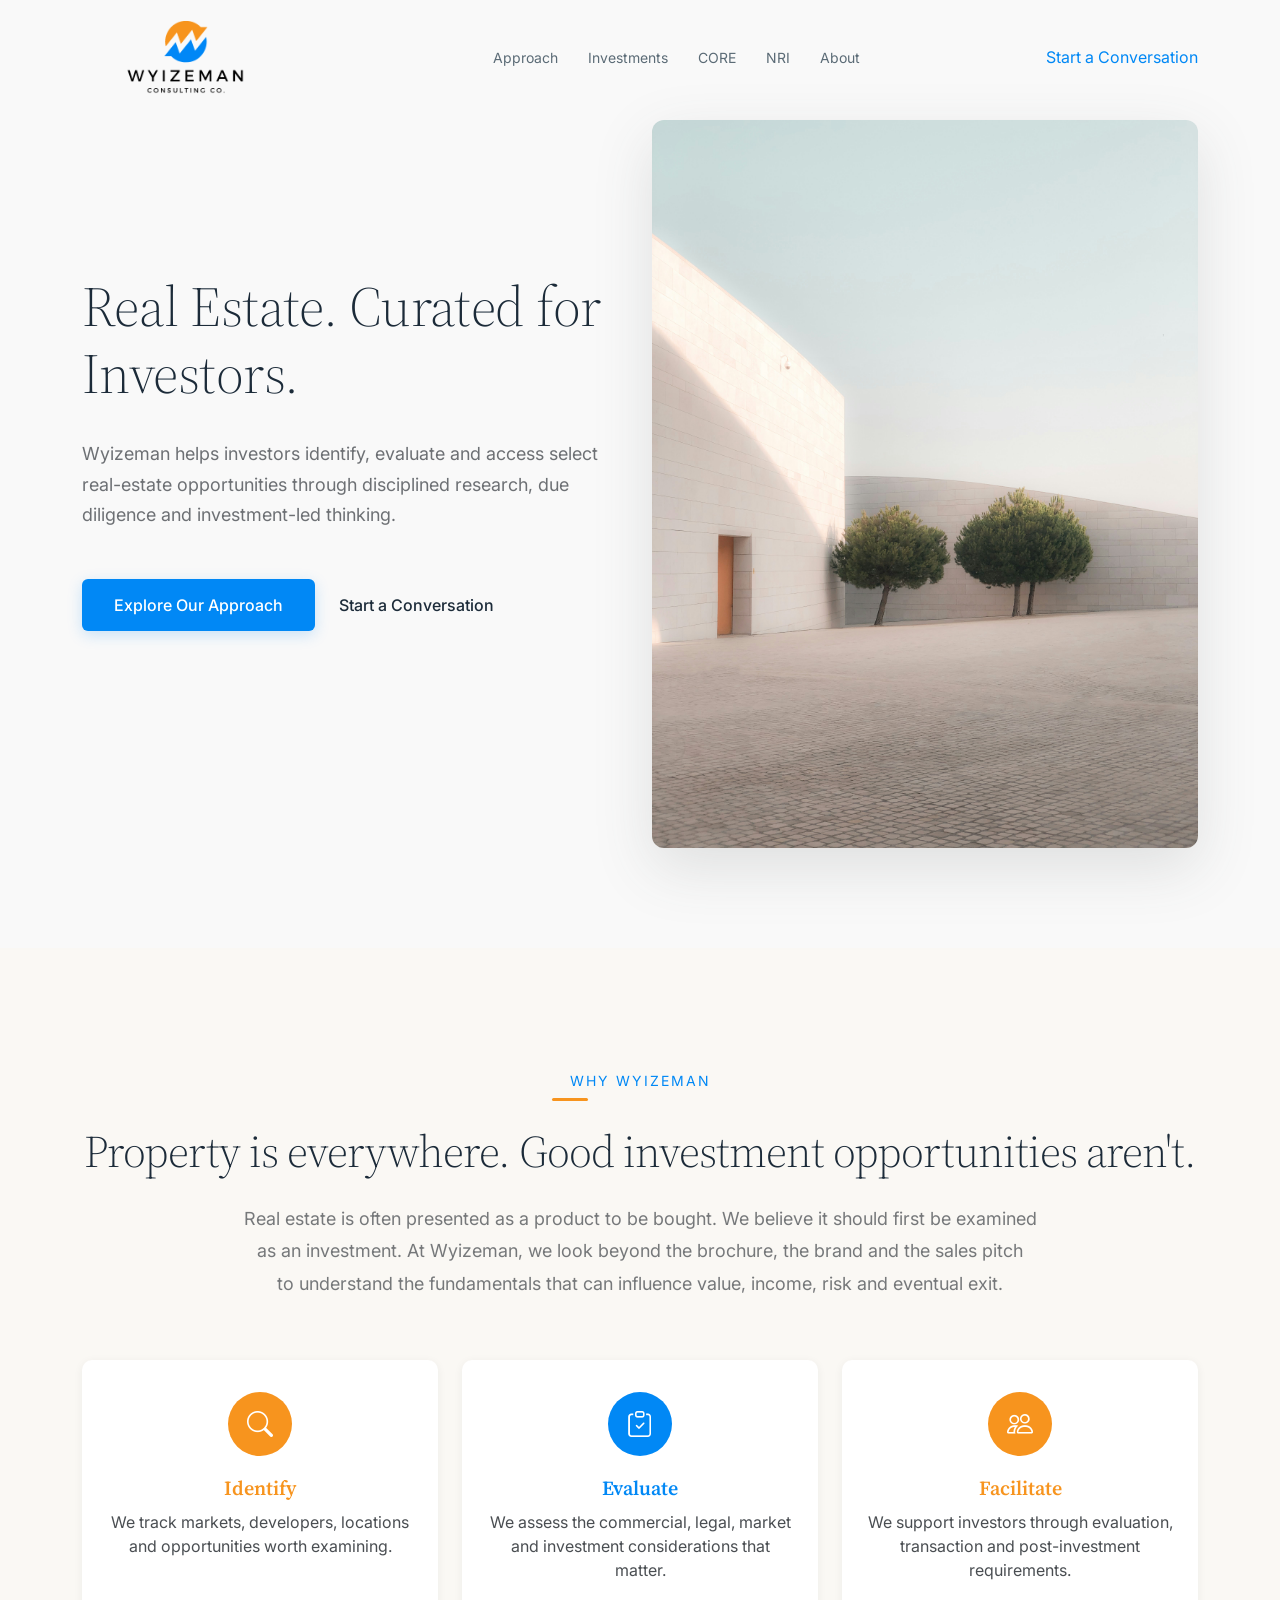
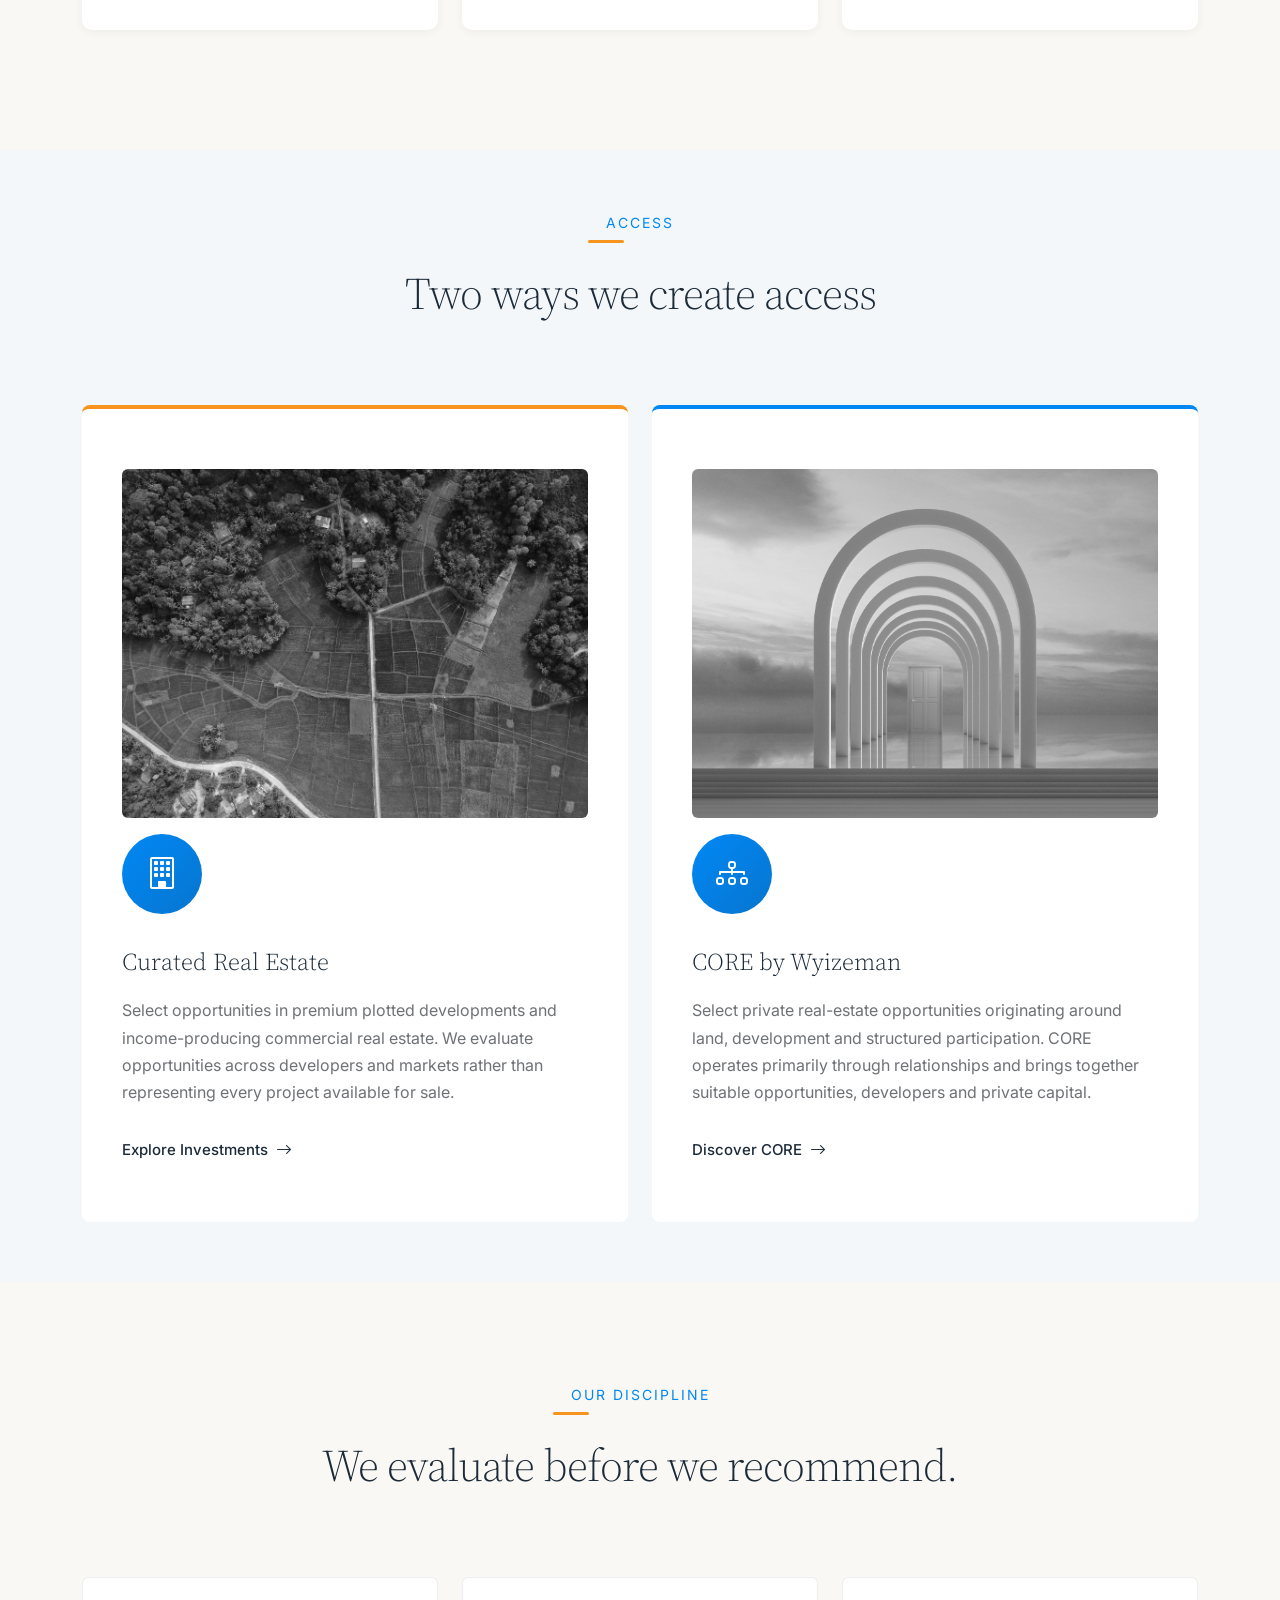
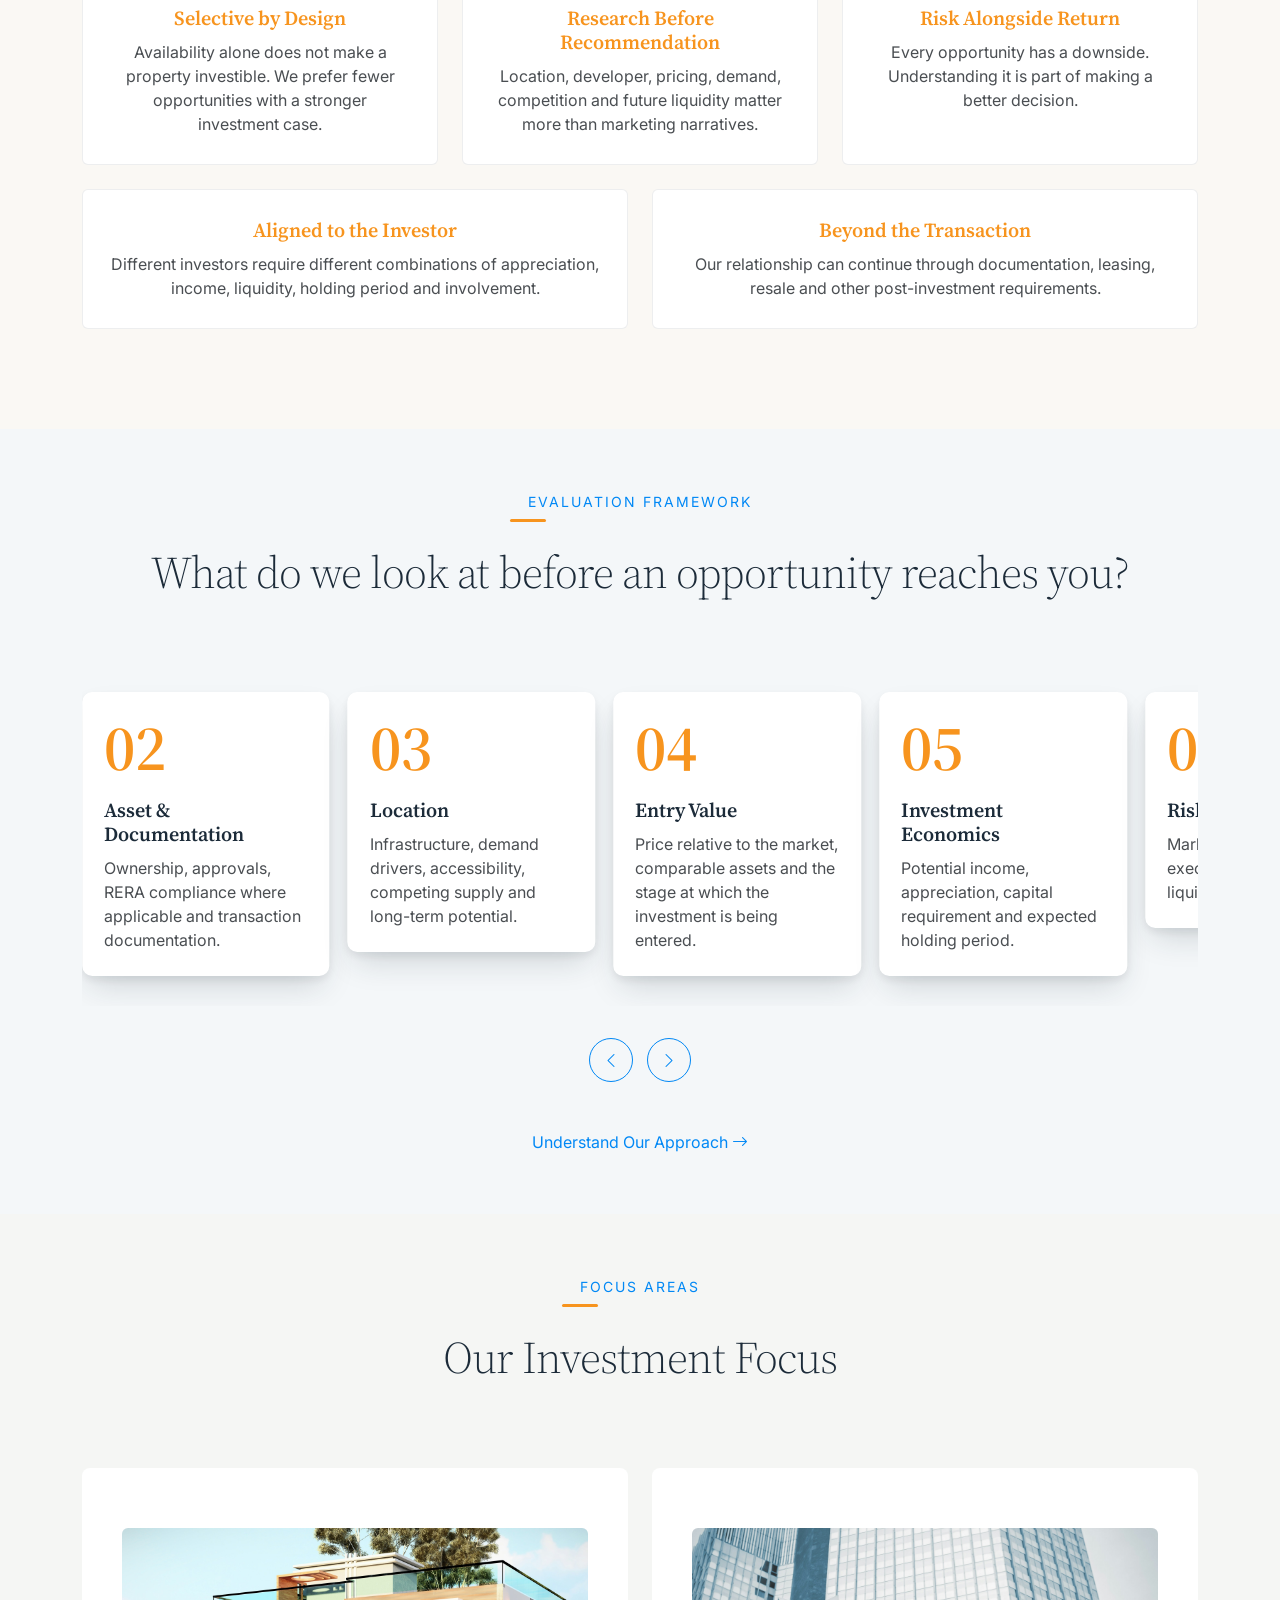
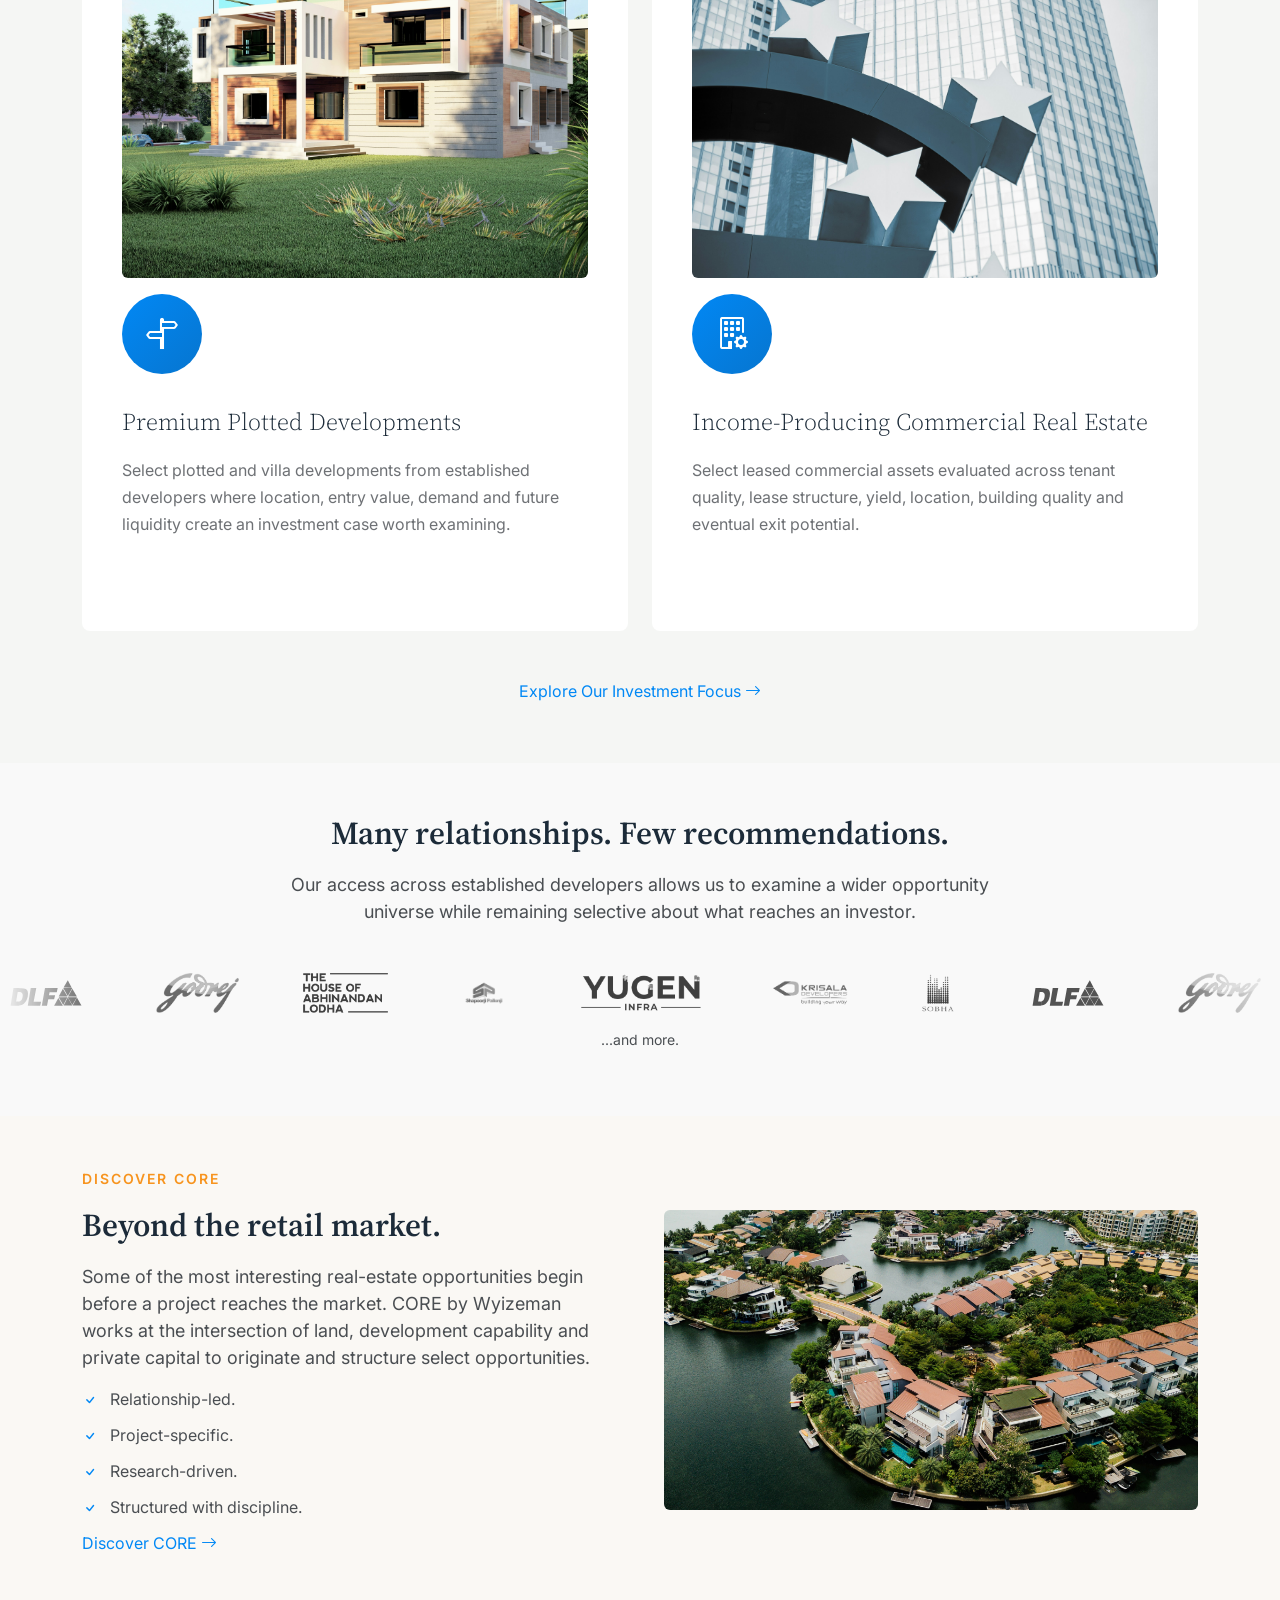
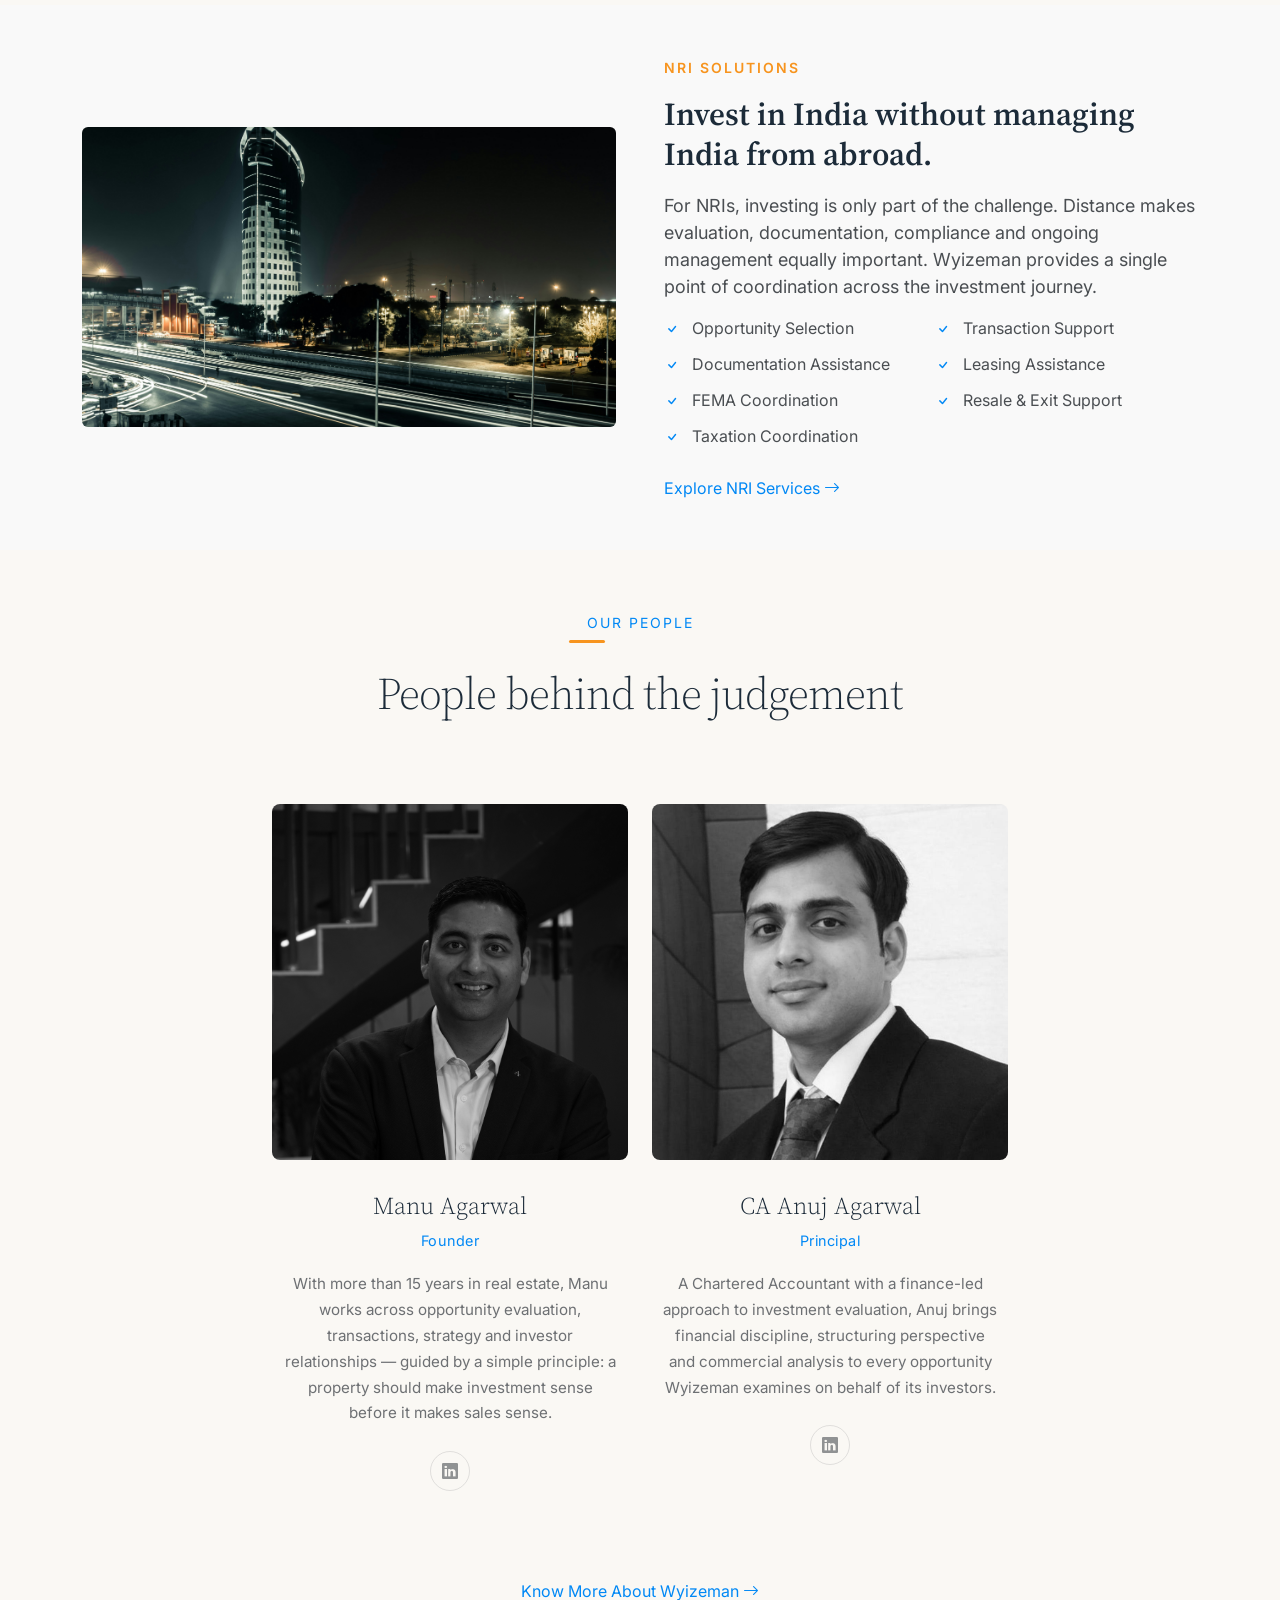
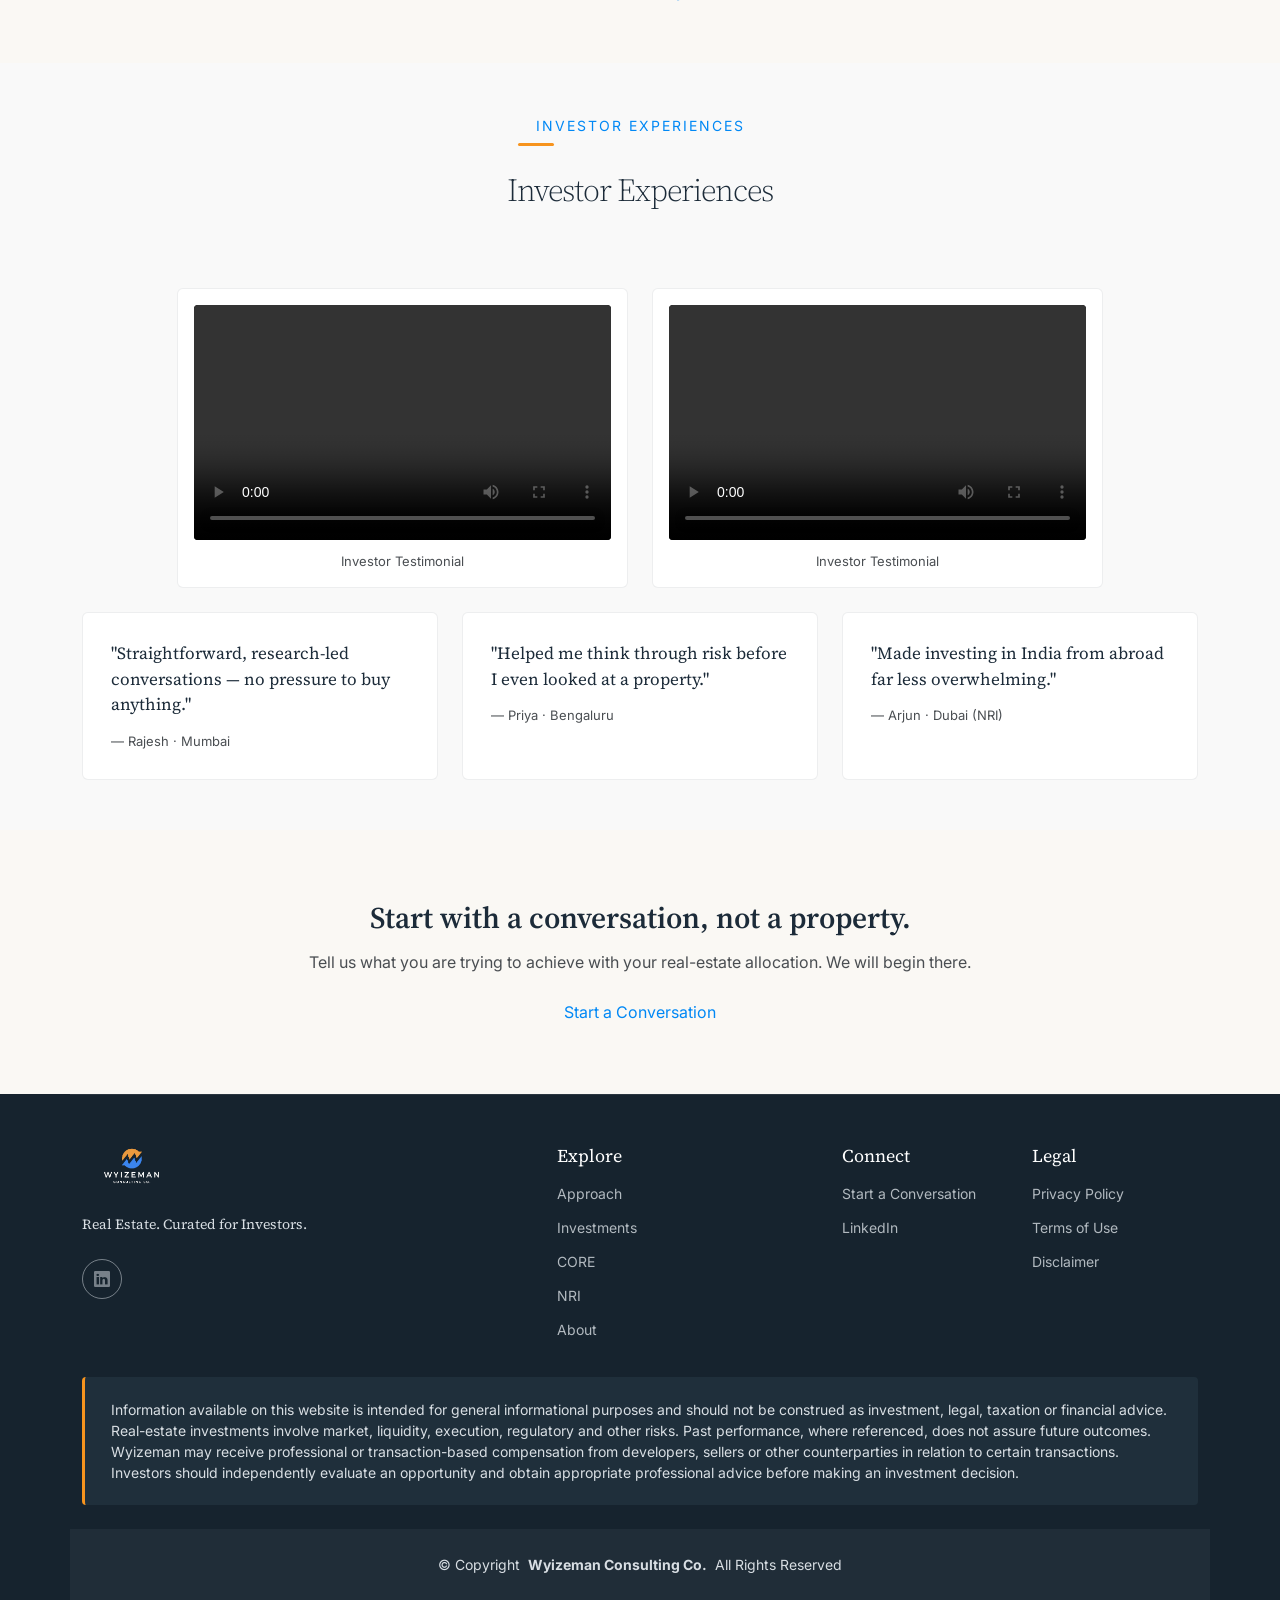
==== commit 747907b3: "Senior feedback round: logo/favicon fixes, Access/Discipline/Focus hover states, video testimonials," ====
--- a/wyizeman-site/index.html
+++ b/wyizeman-site/index.html
@@ -9,11 +9,11 @@
   <meta name="keywords" content="real estate investment, plotted developments, commercial real estate, NRI real estate, CORE by Wyizeman">
 
   <!-- Favicons -->
-  <link href="assets/img/favicon_files/favicon.ico" rel="icon">
-  <link href="assets/img/favicon_files/favicon-32x32.png" rel="icon" type="image/png" sizes="32x32">
-  <link href="assets/img/favicon_files/favicon-16x16.png" rel="icon" type="image/png" sizes="16x16">
-  <link href="assets/img/favicon_files/apple-touch-icon.png" rel="apple-touch-icon">
-  <link href="assets/img/favicon_files/site.webmanifest" rel="manifest">
+  <link href="assets/img/favicon_files/favicon.ico?v=2" rel="icon">
+  <link href="assets/img/favicon_files/favicon-32x32.png?v=2" rel="icon" type="image/png" sizes="32x32">
+  <link href="assets/img/favicon_files/favicon-16x16.png?v=2" rel="icon" type="image/png" sizes="16x16">
+  <link href="assets/img/favicon_files/apple-touch-icon.png?v=2" rel="apple-touch-icon">
+  <link href="assets/img/favicon_files/site.webmanifest?v=2" rel="manifest">
 
   <!-- Fonts -->
   <link href="https://fonts.googleapis.com" rel="preconnect">
@@ -45,8 +45,7 @@
     <div class="container-fluid container-xl position-relative d-flex align-items-center justify-content-between">
 
       <a href="index.html" class="logo d-flex align-items-center">
-        <img src="assets/img/logo/icon-mark.jpg" alt="Wyizeman">
-        <h1 class="sitename">Wyizeman</h1>
+        <img src="assets/img/logo/Wyizeman_New_transparent.png" alt="Wyizeman Consulting Co." class="wz-header-logo">
       </a>
 
       <nav id="navmenu" class="navmenu">
@@ -55,7 +54,7 @@
           <li><a href="investments.html">Investments</a></li>
           <li><a href="core.html">CORE</a></li>
           <li><a href="nri.html">NRI</a></li>
-          <li><a href="insights.html">Insights</a></li>
+          <!-- <li><a href="insights.html">Insights</a></li> -->
           <li><a href="about.html">About</a></li>
         </ul>
         <i class="mobile-nav-toggle d-xl-none bi bi-list"></i>
@@ -92,16 +91,6 @@
       </div>
     </section><!-- /Hero Section -->
 
-    <!-- Pull Quote -->
-    <section class="wz-pullquote-section">
-      <div class="container" data-aos="fade-up">
-        <blockquote class="wz-pullquote">
-          <div class="rule"></div>
-          <p>We believe it should first be examined as an investment.</p>
-        </blockquote>
-      </div>
-    </section><!-- /Pull Quote -->
-
     <!-- Property is everywhere -->
     <section id="about" class="about section">
       <div class="container section-title" data-aos="fade-up">
@@ -153,7 +142,8 @@
       <div class="container" data-aos="fade-up" data-aos-delay="100">
         <div class="row gy-5">
           <div class="col-lg-6" data-aos="fade-up" data-aos-delay="200">
-            <div class="service-item">
+            <div class="service-item wz-access-card wz-access-card-orange">
+              <div class="wz-photo mb-3"><img src="assets/img/bundle/land1.jpg" alt="Curated premium real estate" loading="lazy"></div>
               <div class="service-icon"><i class="bi bi-building"></i></div>
               <h3>Curated Real Estate</h3>
               <p>Select opportunities in premium plotted developments and income-producing commercial real estate. We evaluate opportunities across developers and markets rather than representing every project available for sale.</p>
@@ -161,7 +151,8 @@
             </div>
           </div>
           <div class="col-lg-6" data-aos="fade-up" data-aos-delay="300">
-            <div class="service-item">
+            <div class="service-item wz-access-card wz-access-card-blue">
+              <div class="wz-photo mb-3"><img src="assets/img/bundle/new/Core_Opportunity.jpeg" alt="A door opening onto an opportunity" loading="lazy"></div>
               <div class="service-icon"><i class="bi bi-diagram-3"></i></div>
               <h3>CORE by Wyizeman</h3>
               <p>Select private real-estate opportunities originating around land, development and structured participation. CORE operates primarily through relationships and brings together suitable opportunities, developers and private capital.</p>
@@ -179,7 +170,7 @@
         <h2>We evaluate before we recommend.</h2>
       </div>
 
-      <div class="container" data-aos="fade-up" data-aos-delay="100">
+      <div class="container">
         <div class="row g-4">
           <div class="col-lg-4 col-md-6" data-aos="fade-up" data-aos-delay="100">
             <div class="wz-card">
@@ -228,6 +219,12 @@
           <script type="application/json" class="swiper-config">
             {
               "slidesPerView": 1.15,
+              "loop": true,
+              "autoplay": {
+                "delay": 2800,
+                "pauseOnMouseEnter": true,
+                "disableOnInteraction": false
+              },
               "spaceBetween": 0,
               "navigation": {
                 "nextEl": ".wz-criteria-next",
@@ -273,7 +270,7 @@
         <div class="row gy-5">
           <div class="col-lg-6" data-aos="fade-up" data-aos-delay="200">
             <div class="service-item">
-              <div class="wz-photo mb-3"><img src="assets/img/bundle/land6.jpg" alt="Aerial view of a plotted development" loading="lazy"></div>
+              <div class="wz-photo mb-3"><img src="assets/img/bundle/new/Villa_Plots_Homepage.jpeg" alt="Aerial view of a plotted development" loading="lazy"></div>
               <div class="service-icon"><i class="bi bi-signpost-split"></i></div>
               <h3>Premium Plotted Developments</h3>
               <p>Select plotted and villa developments from established developers where location, entry value, demand and future liquidity create an investment case worth examining.</p>
@@ -281,7 +278,7 @@
           </div>
           <div class="col-lg-6" data-aos="fade-up" data-aos-delay="300">
             <div class="service-item">
-              <div class="wz-photo mb-3"><img src="assets/img/bundle/sky6.jpg" alt="Premium commercial real estate tower" loading="lazy"></div>
+              <div class="wz-photo mb-3"><img src="assets/img/bundle/new/Commercial_Real_Estate_Homepage.jpeg" alt="Premium commercial real estate tower" loading="lazy"></div>
               <div class="service-icon"><i class="bi bi-building-gear"></i></div>
               <h3>Income-Producing Commercial Real Estate</h3>
               <p>Select leased commercial assets evaluated across tenant quality, lease structure, yield, location, building quality and eventual exit potential.</p>
@@ -305,9 +302,17 @@
           <img src="assets/img/brands/dlf.svg" alt="DLF">
           <img src="assets/img/brands/godrej.png" alt="Godrej">
           <img src="assets/img/brands/hoabl-logo.png" alt="The House of Abhinandan Lodha">
+          <img src="assets/img/brands/sp_logo.png" alt="Shapoorji Pallonji">
+          <img src="assets/img/brands/yugen_logo.webp" alt="Yugen Infra">
+          <img src="assets/img/brands/krisala_logo.png" alt="Krisala Developers">
+          <img src="assets/img/brands/sobha_logo.avif" alt="Sobha">
           <img src="assets/img/brands/dlf.svg" alt="DLF">
           <img src="assets/img/brands/godrej.png" alt="Godrej">
           <img src="assets/img/brands/hoabl-logo.png" alt="The House of Abhinandan Lodha">
+          <img src="assets/img/brands/sp_logo.png" alt="Shapoorji Pallonji">
+          <img src="assets/img/brands/yugen_logo.webp" alt="Yugen Infra">
+          <img src="assets/img/brands/krisala_logo.png" alt="Krisala Developers">
+          <img src="assets/img/brands/sobha_logo.avif" alt="Sobha">
         </div>
       </div>
       <p class="text-center mt-3" style="color: var(--default-color); font-size: 14px;">...and more.</p>
@@ -315,20 +320,22 @@
 
     <!-- Beyond the retail market (CORE teaser) -->
     <section class="wz-section">
-      <div class="container" data-aos="fade-up">
+      <div class="container">
         <div class="row align-items-center g-5">
-          <div class="col-lg-6">
+          <div class="col-lg-6" data-aos="fade-right" data-aos-delay="100">
+            <span class="wz-eyebrow">Discover CORE</span>
             <h2>Beyond the retail market.</h2>
             <p class="lead-text">Some of the most interesting real-estate opportunities begin before a project reaches the market. CORE by Wyizeman works at the intersection of land, development capability and private capital to originate and structure select opportunities.</p>
-            <a href="core.html" class="btn-outline mt-2">Discover CORE <i class="bi bi-arrow-right"></i></a>
-          </div>
-          <div class="col-lg-6">
             <ul class="wz-list">
               <li>Relationship-led.</li>
               <li>Project-specific.</li>
               <li>Research-driven.</li>
               <li>Structured with discipline.</li>
             </ul>
+            <a href="core.html" class="btn-outline mt-2">Discover CORE <i class="bi bi-arrow-right"></i></a>
+          </div>
+          <div class="col-lg-6" data-aos="fade-left" data-aos-delay="200">
+            <div class="wz-photo wz-photo-tall"><img src="assets/img/bundle/new/Core_Top_Banner.jpeg" alt="Premium waterfront real estate development" loading="lazy"></div>
           </div>
         </div>
       </div>
@@ -336,18 +343,20 @@
 
     <!-- Invest in India without managing India from abroad (NRI teaser) -->
     <section class="wz-section light-background">
-      <div class="container" data-aos="fade-up">
+      <div class="container">
         <div class="row align-items-center g-5">
-          <div class="col-lg-6 order-lg-2">
+          <div class="col-lg-6 order-lg-2" data-aos="fade-left" data-aos-delay="100">
+            <span class="wz-eyebrow">NRI Solutions</span>
             <h2>Invest in India without managing India from abroad.</h2>
             <p class="lead-text">For NRIs, investing is only part of the challenge. Distance makes evaluation, documentation, compliance and ongoing management equally important. Wyizeman provides a single point of coordination across the investment journey.</p>
-            <a href="nri.html" class="btn-outline mt-2">Explore NRI Services <i class="bi bi-arrow-right"></i></a>
-          </div>
-          <div class="col-lg-6 order-lg-1">
-            <div class="row g-2">
+            <div class="row g-2 mb-3">
               <div class="col-6"><ul class="wz-list"><li>Opportunity Selection</li><li>Documentation Assistance</li><li>FEMA Coordination</li><li>Taxation Coordination</li></ul></div>
               <div class="col-6"><ul class="wz-list"><li>Transaction Support</li><li>Leasing Assistance</li><li>Resale & Exit Support</li></ul></div>
             </div>
+            <a href="nri.html" class="btn-outline mt-2">Explore NRI Services <i class="bi bi-arrow-right"></i></a>
+          </div>
+          <div class="col-lg-6 order-lg-1" data-aos="fade-right" data-aos-delay="200">
+            <div class="wz-photo wz-photo-tall"><img src="assets/img/bundle/new/NRI_Top_Banner.jpeg" alt="Indian city skyline at night" loading="lazy"></div>
           </div>
         </div>
       </div>
@@ -365,12 +374,12 @@
           <div class="col-lg-4 col-md-6" data-aos="fade-up" data-aos-delay="200">
             <div class="team-member">
               <div class="member-img">
-                <img src="assets/img/person/Manu_Agarwal.jpeg" class="img-fluid" alt="Manu Agarwal" loading="lazy">
+                <img src="assets/img/person/Manu_Agarwal_2.JPG" class="img-fluid" alt="Manu Agarwal" loading="lazy">
               </div>
               <div class="member-info">
                 <h4>Manu Agarwal</h4>
                 <span>Founder</span>
-                <p>With more than 15 years of experience in real estate, Manu works across opportunity evaluation, transactions, strategy and investor relationships. His approach to Wyizeman is built around a simple principle: a property should make investment sense before it makes sales sense.</p>
+                <p>With more than 15 years in real estate, Manu works across opportunity evaluation, transactions, strategy and investor relationships — guided by a simple principle: a property should make investment sense before it makes sales sense.</p>
                 <div class="social">
                   <a href="#" aria-label="LinkedIn"><i class="bi bi-linkedin"></i></a>
                 </div>
@@ -385,7 +394,7 @@
               <div class="member-info">
                 <h4>CA Anuj Agarwal</h4>
                 <span>Principal</span>
-                <p>A Chartered Accountant with a finance-led approach to investment evaluation, Anuj brings financial discipline, structuring perspective and commercial analysis to Wyizeman's investment thinking.</p>
+                <p>A Chartered Accountant with a finance-led approach to investment evaluation, Anuj brings financial discipline, structuring perspective and commercial analysis to every opportunity Wyizeman examines on behalf of its investors.</p>
                 <div class="social">
                   <a href="#" aria-label="LinkedIn"><i class="bi bi-linkedin"></i></a>
                 </div>
@@ -406,6 +415,20 @@
         <h2>Investor Experiences</h2>
       </div>
       <div class="container" data-aos="fade-up" data-aos-delay="100">
+        <div class="row g-4 justify-content-center mb-4">
+          <div class="col-md-6 col-lg-5">
+            <div class="wz-video-testimonial">
+              <video controls preload="metadata" src="assets/testimonial/testimonial-1.mp4"></video>
+              <cite>Investor Testimonial</cite>
+            </div>
+          </div>
+          <div class="col-md-6 col-lg-5">
+            <div class="wz-video-testimonial">
+              <video controls preload="metadata" src="assets/testimonial/testimonial-2.mp4"></video>
+              <cite>Investor Testimonial</cite>
+            </div>
+          </div>
+        </div>
         <div class="row g-4">
           <div class="col-md-4">
             <div class="wz-card wz-testimonial">
@@ -426,11 +449,10 @@
             </div>
           </div>
         </div>
-        <p class="text-center mt-4 wz-placeholder-note">Placeholder testimonials — to be replaced with client feedback</p>
       </div>
     </section><!-- /Investor Experiences -->
 
-    <!-- Thinking about real estate (insights teaser) -->
+    <!-- Thinking about real estate (insights teaser) — commented out until Insights has real content / dynamic hosting
     <section class="wz-section">
       <div class="container section-title" data-aos="fade-up">
         <span class="subtitle">Insights</span>
@@ -446,7 +468,8 @@
           <a href="insights.html" class="btn-outline">View Insights <i class="bi bi-arrow-right"></i></a>
         </div>
       </div>
-    </section><!-- /Thinking about real estate -->
+    </section>
+    /Thinking about real estate -->
 
     <!-- Final Home CTA -->
     <section class="wz-final-cta">
@@ -464,7 +487,7 @@
       <div class="row gy-4">
         <div class="col-lg-5 col-md-12 footer-about">
           <a href="index.html" class="logo d-flex align-items-center">
-            <img src="assets/img/logo/wyizeman-lockup-inverse.png" alt="Wyizeman Consulting Co.">
+            <img src="assets/img/logo/wyizeman-lockup-inverse-transparent.png" alt="Wyizeman Consulting Co.">
           </a>
           <p>Real Estate. Curated for Investors.</p>
           <div class="social-links d-flex mt-4">
@@ -479,7 +502,7 @@
             <li><a href="investments.html">Investments</a></li>
             <li><a href="core.html">CORE</a></li>
             <li><a href="nri.html">NRI</a></li>
-            <li><a href="insights.html">Insights</a></li>
+            <!-- <li><a href="insights.html">Insights</a></li> -->
             <li><a href="about.html">About</a></li>
           </ul>
         </div>
@@ -497,9 +520,7 @@
           <ul>
             <li><a href="privacy.html">Privacy Policy</a></li>
             <li><a href="terms.html">Terms of Use</a></li>
-            <li><a href="legal.html#disclaimer">Disclaimer</a></li>
-            <li><a href="legal.html#rera">Applicable RERA Disclosures</a></li>
-          </ul>
+            <li><a href="legal.html#disclaimer">Disclaimer</a></li>          </ul>
         </div>
       </div>
     </div>
--- a/wyizeman-site/assets/css/custom.css
+++ b/wyizeman-site/assets/css/custom.css
@@ -237,10 +237,20 @@
 
 .wz-criteria-slide {
   height: 100%;
-  padding: 8px 36px 8px 0;
-  border-right: 1px solid rgba(28, 43, 57, 0.1);
+  margin: 8px 18px 20px 0;
+  padding: 24px 22px;
+  background: var(--surface-color);
+  border-radius: 10px;
+  border: none;
+  box-shadow: 0 16px 32px -8px rgba(28, 43, 57, 0.18), 0 4px 10px rgba(28, 43, 57, 0.08);
   display: flex;
   flex-direction: column;
+  transition: transform 0.3s ease, box-shadow 0.3s ease;
+}
+
+.wz-criteria-slide:hover {
+  transform: translateY(-4px);
+  box-shadow: 0 24px 44px -8px rgba(28, 43, 57, 0.24), 0 6px 14px rgba(28, 43, 57, 0.1);
 }
 
 .wz-criteria-slide .num {
@@ -482,13 +492,17 @@
 # Logo — header icon + footer lockup
 ---------------------------------------------------------------*/
 .header .logo img {
-  max-height: 34px;
+  max-height: 84px;
   width: auto;
-  margin-right: 8px;
+  margin-right: 0;
+}
+
+@media (max-width: 575px) {
+  .header .logo img { max-height: 68px; }
 }
 
 .footer-about .logo img {
-  max-height: 90px;
+  max-height: 130px;
   width: auto;
   margin-bottom: 4px;
 }
@@ -532,7 +546,7 @@
   align-items: center;
   gap: 64px;
   width: max-content;
-  animation: wz-marquee-scroll 24s linear infinite;
+  animation: wz-marquee-scroll 52s linear infinite;
 }
 
 .wz-marquee:hover .wz-marquee-track {
@@ -575,3 +589,213 @@
   font-size: 13px;
   color: var(--default-color);
 }
+
+.wz-video-testimonial {
+  background: var(--surface-color);
+  border: 1px solid rgba(28, 43, 57, 0.08);
+  border-radius: 6px;
+  padding: 16px;
+}
+
+.wz-video-testimonial video {
+  width: 100%;
+  aspect-ratio: 16 / 9;
+  object-fit: cover;
+  border-radius: 4px;
+  background: #000;
+  display: block;
+}
+
+.wz-video-testimonial cite {
+  display: block;
+  margin-top: 12px;
+  text-align: center;
+  font-style: normal;
+  font-size: 13px;
+  color: var(--default-color);
+}
+
+/*--------------------------------------------------------------
+# Long-form legal page copy (Privacy / Terms / Disclaimer)
+---------------------------------------------------------------*/
+.wz-legal-content {
+  max-width: 760px;
+}
+
+.wz-legal-content .wz-legal-meta {
+  color: var(--default-color);
+  font-size: 14px;
+  font-style: italic;
+  margin-bottom: 24px;
+}
+
+.wz-legal-content h3 {
+  color: var(--heading-color);
+  font-size: 19px;
+  margin-top: 36px;
+  margin-bottom: 10px;
+}
+
+.wz-legal-content p,
+.wz-legal-content ul.wz-list {
+  color: var(--default-color);
+  font-size: 15px;
+  line-height: 1.75;
+  list-style: disc;
+  padding-left: 20px;
+}
+
+.wz-legal-content ul.wz-list li {
+  padding-left: 4px;
+  margin-bottom: 8px;
+}
+
+.wz-legal-content ul.wz-list li::before {
+  content: none;
+}
+
+/*--------------------------------------------------------------
+# Heading accent — short colored underline under every section's
+# eyebrow subtitle, sitewide, for more consistent brand-color presence
+---------------------------------------------------------------*/
+.section-title .subtitle {
+  position: relative;
+  display: inline-block;
+  padding-bottom: 10px;
+}
+
+.section-title .subtitle::after {
+  content: "";
+  position: absolute;
+  left: 0;
+  bottom: 0;
+  width: 36px;
+  height: 3px;
+  background: var(--wz-orange);
+  border-radius: 2px;
+}
+
+/*--------------------------------------------------------------
+# Left-aligned eyebrow label — for two-column teaser sections that
+# aren't wrapped in Axis's centered .section-title (e.g. CORE/NRI
+# teasers on Home), since Axis's .subtitle styling is scoped there.
+---------------------------------------------------------------*/
+.wz-eyebrow {
+  display: inline-block;
+  font-size: 0.875rem;
+  font-weight: 600;
+  color: var(--wz-orange);
+  text-transform: uppercase;
+  letter-spacing: 2px;
+  margin-bottom: 1rem;
+}
+
+/*--------------------------------------------------------------
+# "Why Wyizeman" feature items (Identify / Evaluate / Facilitate) —
+# Axis's own .feature-item/.icon-wrapper styling only applies under
+# .why-us, but this content lives under #about, so it rendered as
+# plain text. Scoped fix below, independent of Axis's scoping.
+---------------------------------------------------------------*/
+#about .feature-item {
+  text-align: center;
+  padding: 32px 24px;
+  background: var(--surface-color);
+  border-radius: 10px;
+  height: 100%;
+  transition: transform 0.3s ease, box-shadow 0.3s ease;
+  box-shadow: 0 2px 10px rgba(28, 43, 57, 0.06);
+}
+
+#about .feature-item:hover {
+  transform: translateY(-6px);
+  box-shadow: 0 18px 32px -8px rgba(28, 43, 57, 0.18);
+}
+
+#about .icon-wrapper {
+  width: 64px;
+  height: 64px;
+  margin: 0 auto 20px;
+  border-radius: 50%;
+  display: flex;
+  align-items: center;
+  justify-content: center;
+  background: var(--wz-orange);
+  color: #ffffff;
+  font-size: 26px;
+}
+
+#about .col-lg-4:nth-child(2) .icon-wrapper {
+  background: var(--accent-color);
+}
+
+#about .feature-content h3 {
+  color: var(--wz-orange);
+  font-size: 20px;
+  margin-bottom: 10px;
+}
+
+#about .col-lg-4:nth-child(2) .feature-content h3 {
+  color: var(--accent-color);
+}
+
+/*--------------------------------------------------------------
+# "Our Discipline" principle cards — center-aligned, orange headings
+# (scoped to #why-us only, doesn't affect .wz-card elsewhere)
+---------------------------------------------------------------*/
+#why-us .wz-card {
+  text-align: center;
+  transition: transform 0.3s ease, box-shadow 0.3s ease, border-color 0.3s ease;
+}
+
+#why-us .wz-card:hover {
+  transform: translateY(-6px);
+  box-shadow: 0 18px 32px -8px rgba(28, 43, 57, 0.18);
+  border-color: var(--accent-color);
+}
+
+#why-us .wz-card h3 {
+  color: var(--wz-orange);
+}
+
+/*--------------------------------------------------------------
+# "Access" cards (Curated Real Estate / CORE by Wyizeman) —
+# top accent bar + hover lift, so they're not just plain text blocks
+---------------------------------------------------------------*/
+.wz-access-card {
+  position: relative;
+  border-top: 4px solid transparent;
+  transition: transform 0.3s ease, box-shadow 0.3s ease;
+}
+
+.wz-access-card-orange { border-top-color: var(--wz-orange); }
+.wz-access-card-blue { border-top-color: var(--accent-color); }
+
+.wz-access-card:hover {
+  transform: translateY(-6px);
+  box-shadow: 0 20px 40px -10px rgba(28, 43, 57, 0.2);
+}
+
+/* The underlying Axis .service-item::before hover bar is always accent-color (blue);
+   on the card whose default top border is already blue, override it to orange on hover
+   so the hover state isn't redundant with the static state. */
+.wz-access-card-blue::before {
+  background: linear-gradient(90deg, var(--wz-orange), color-mix(in srgb, var(--wz-orange), var(--heading-color) 30%)) !important;
+}
+
+/* Access photos: grayscale by default, full color on card hover */
+.wz-access-card .wz-photo img {
+  filter: grayscale(100%);
+  transition: filter 0.4s ease;
+}
+
+.wz-access-card:hover .wz-photo img {
+  filter: grayscale(0%);
+}
+
+/*--------------------------------------------------------------
+# "Focus Areas" (Investment Focus) icons — turn orange on hover
+# (scoped to #portfolio only; Access section icons keep default blue)
+---------------------------------------------------------------*/
+#portfolio .service-item:hover .service-icon {
+  background: linear-gradient(135deg, var(--wz-orange), color-mix(in srgb, var(--wz-orange), var(--heading-color) 20%));
+}
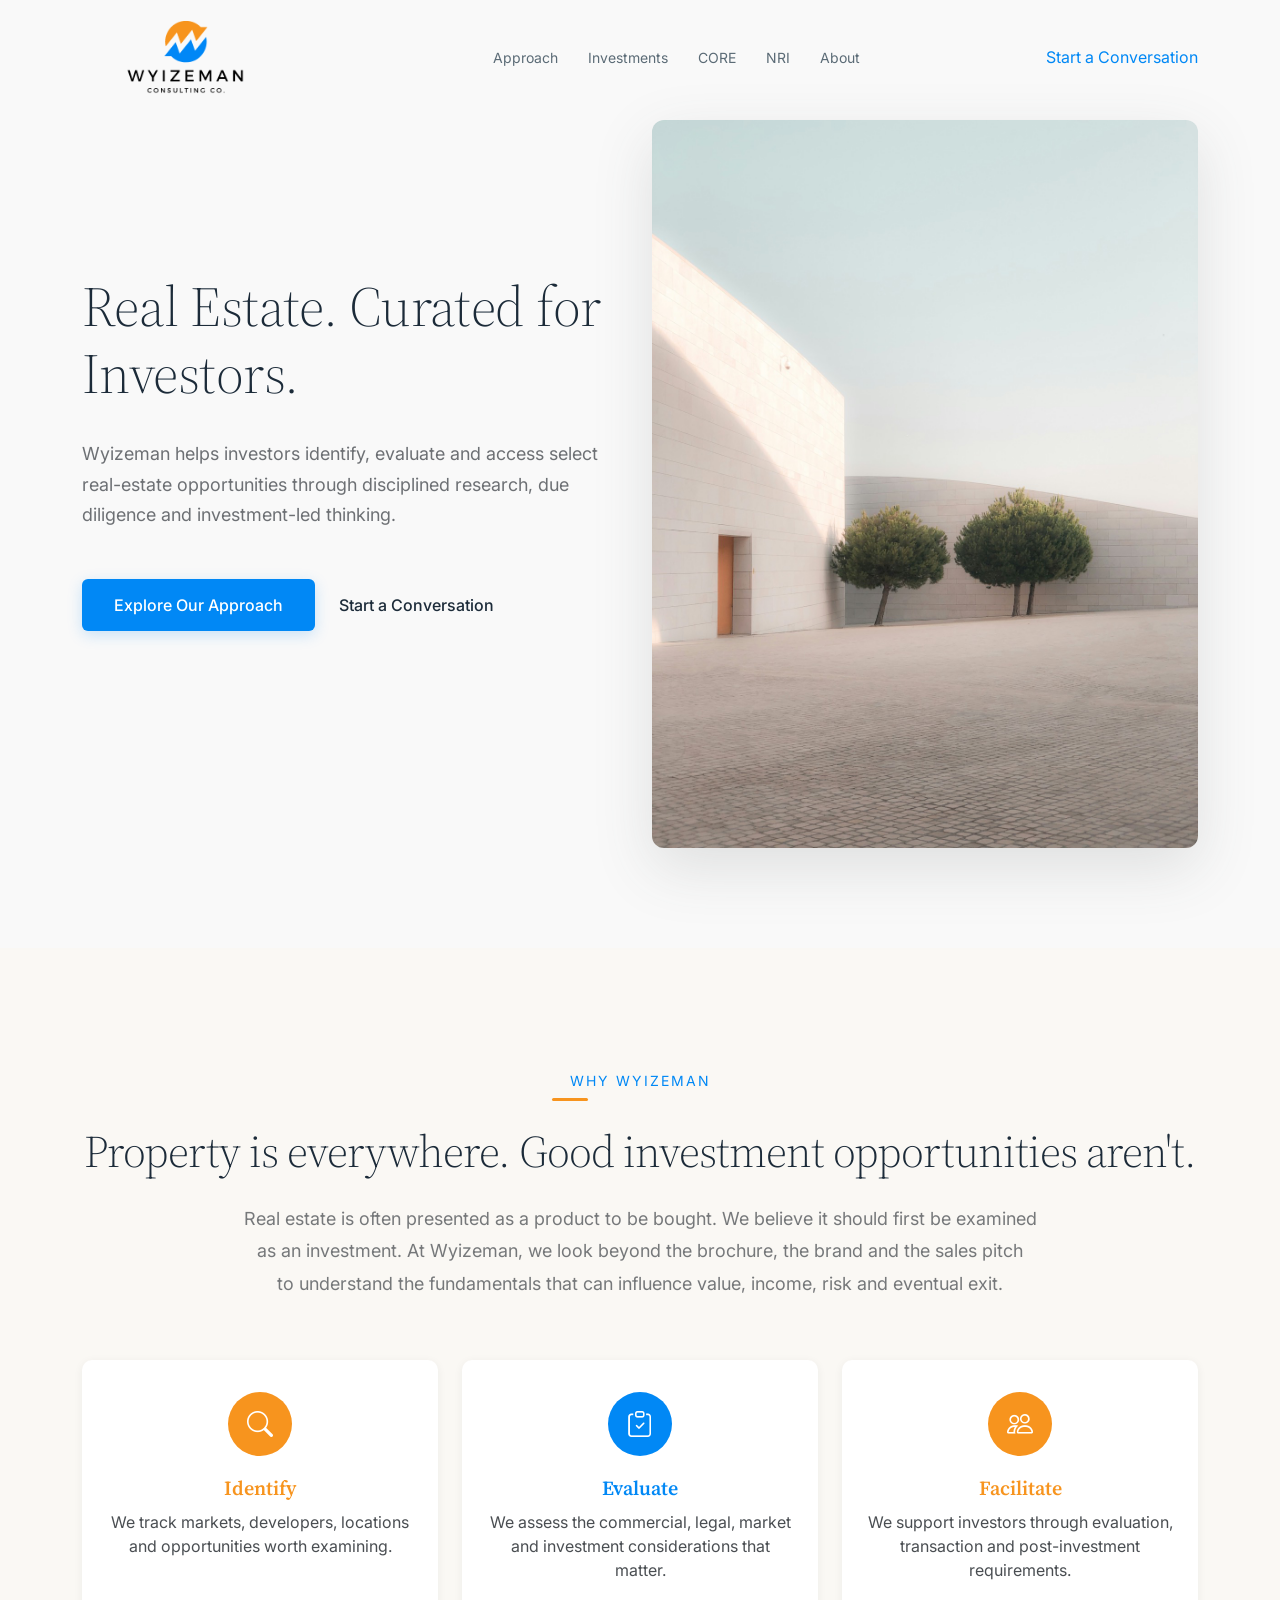
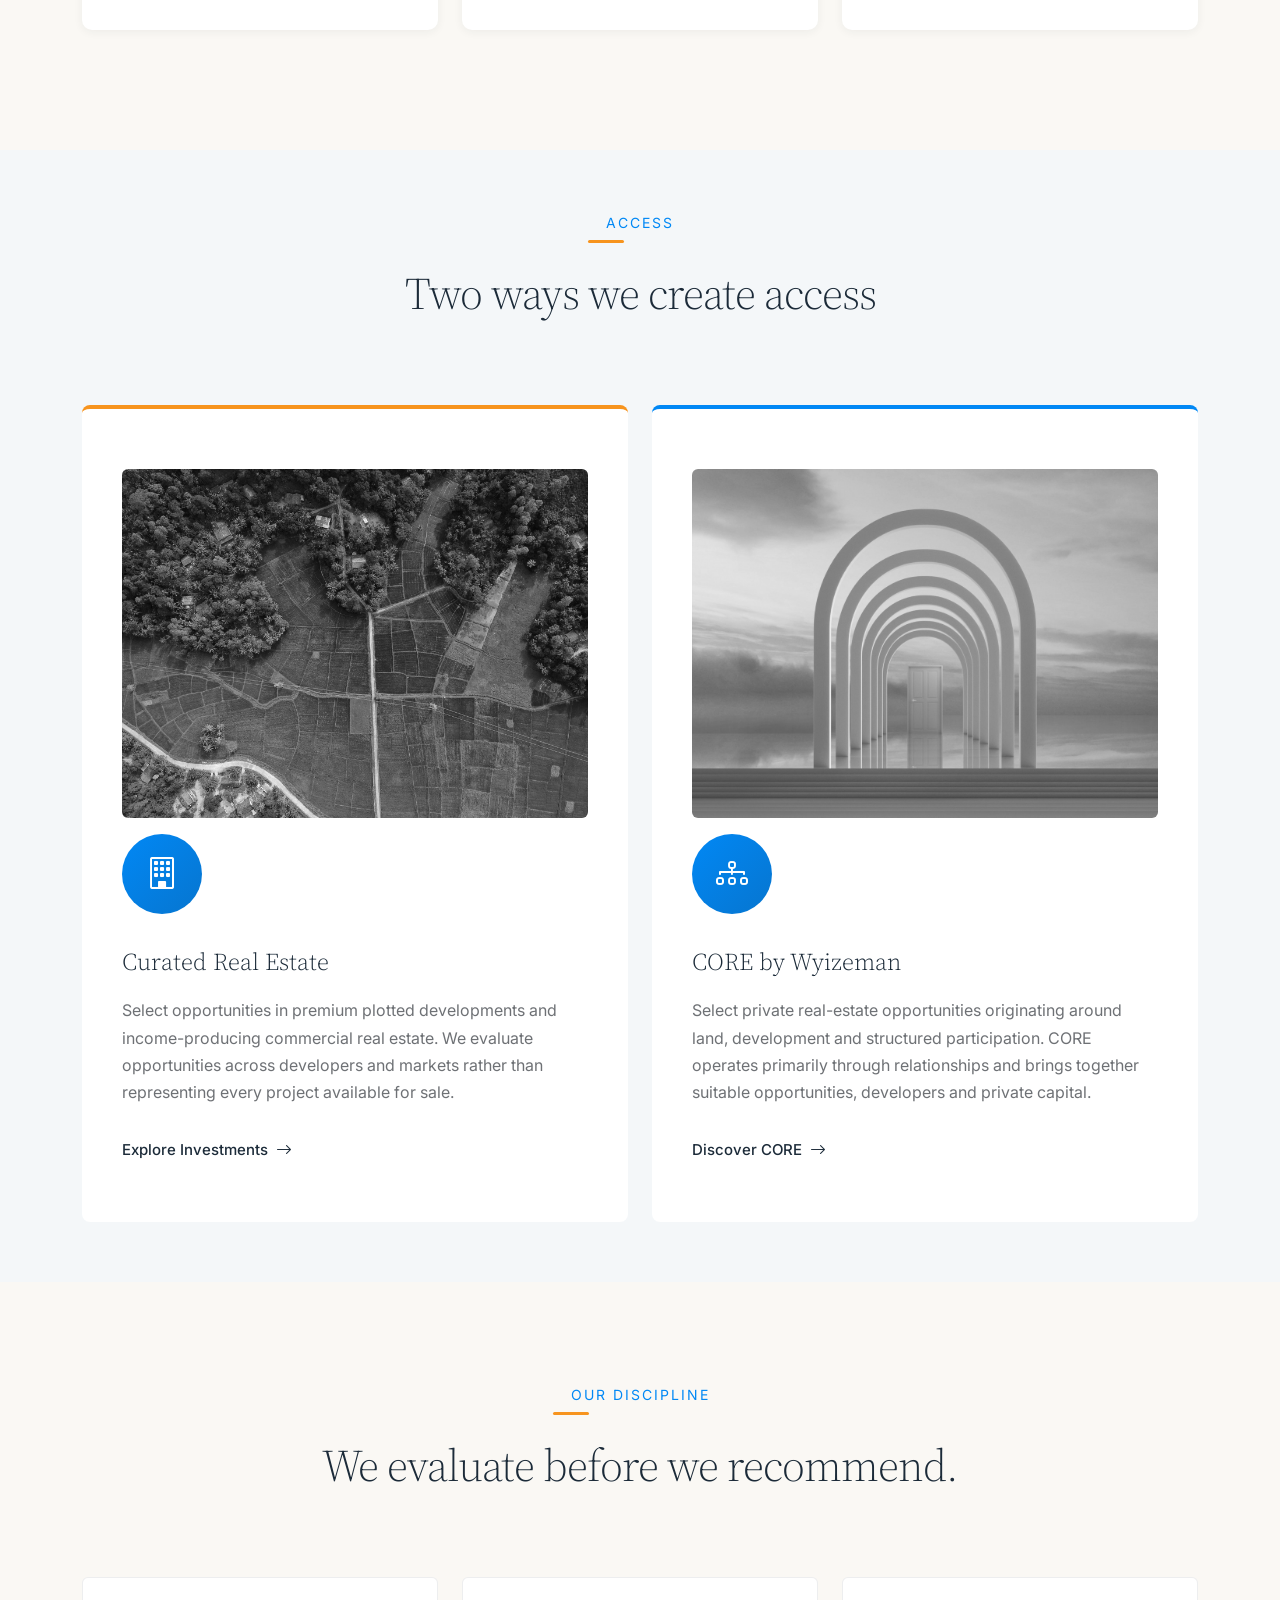
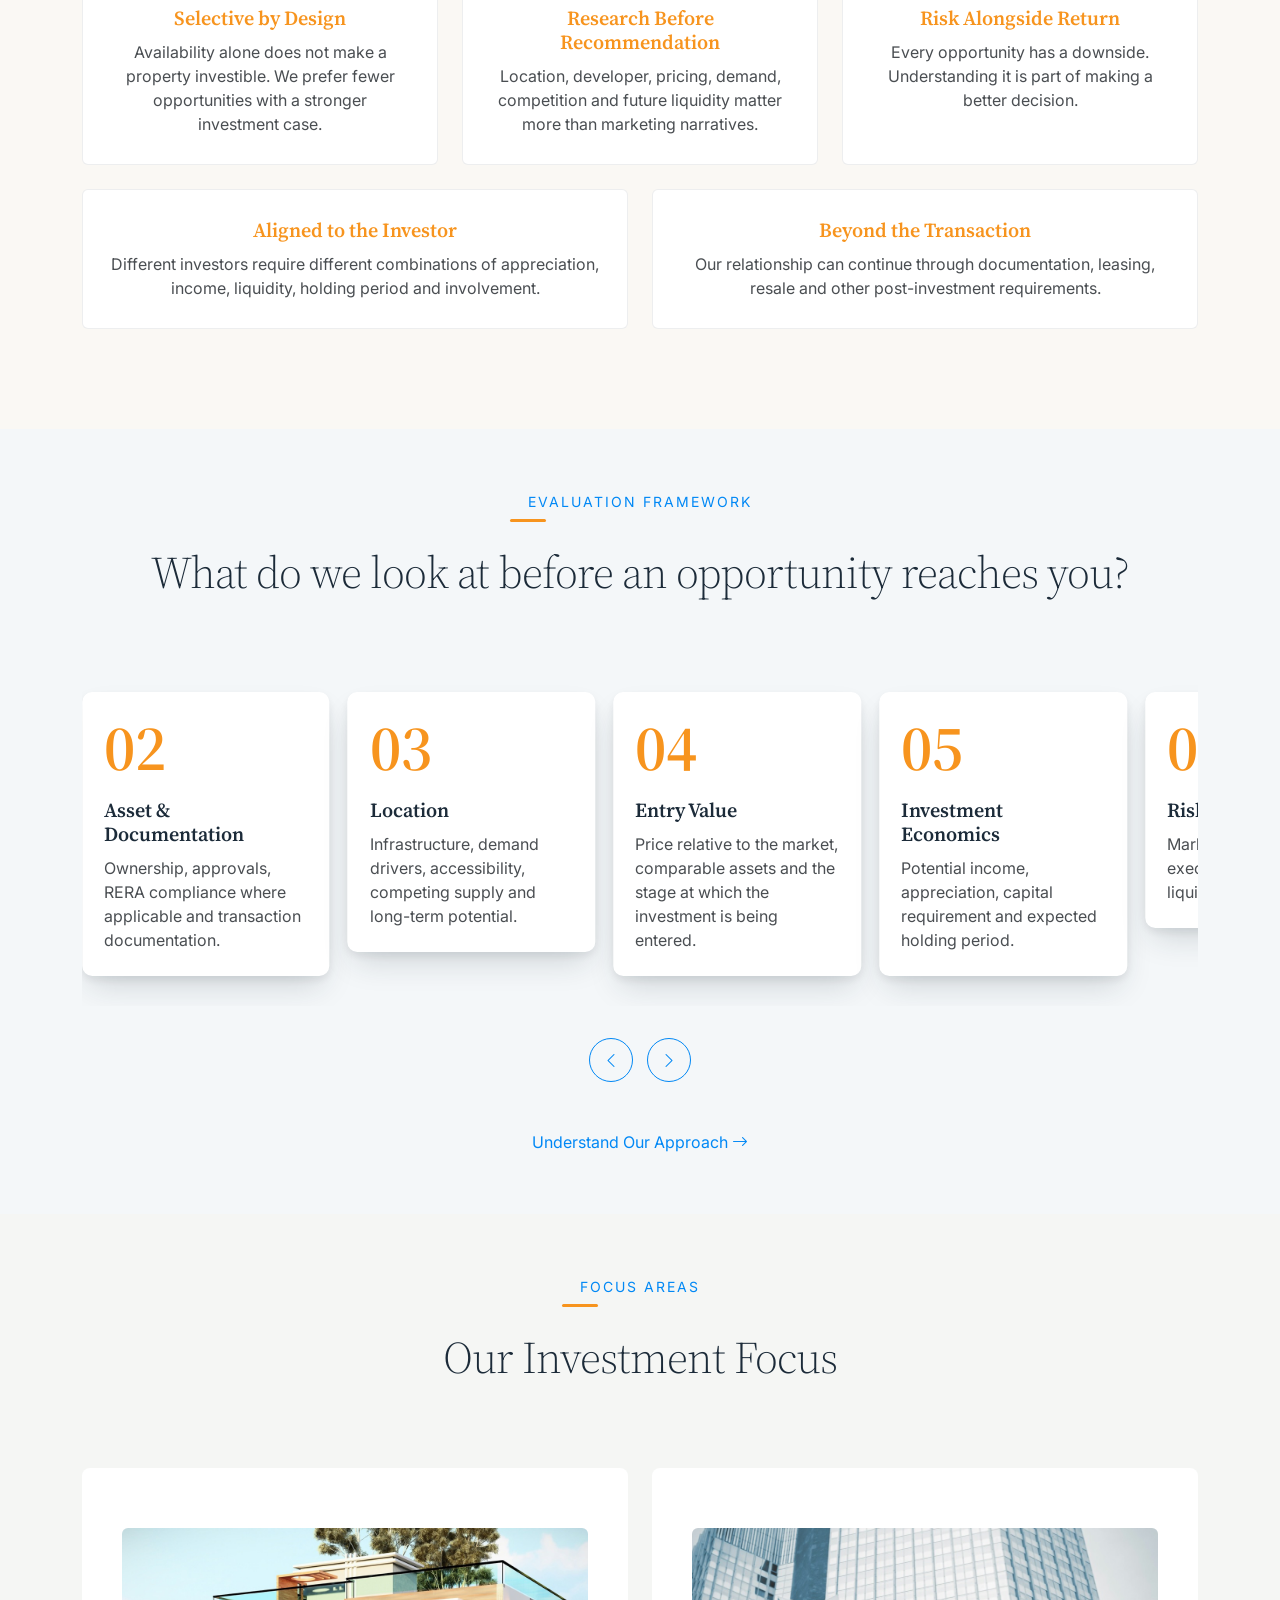
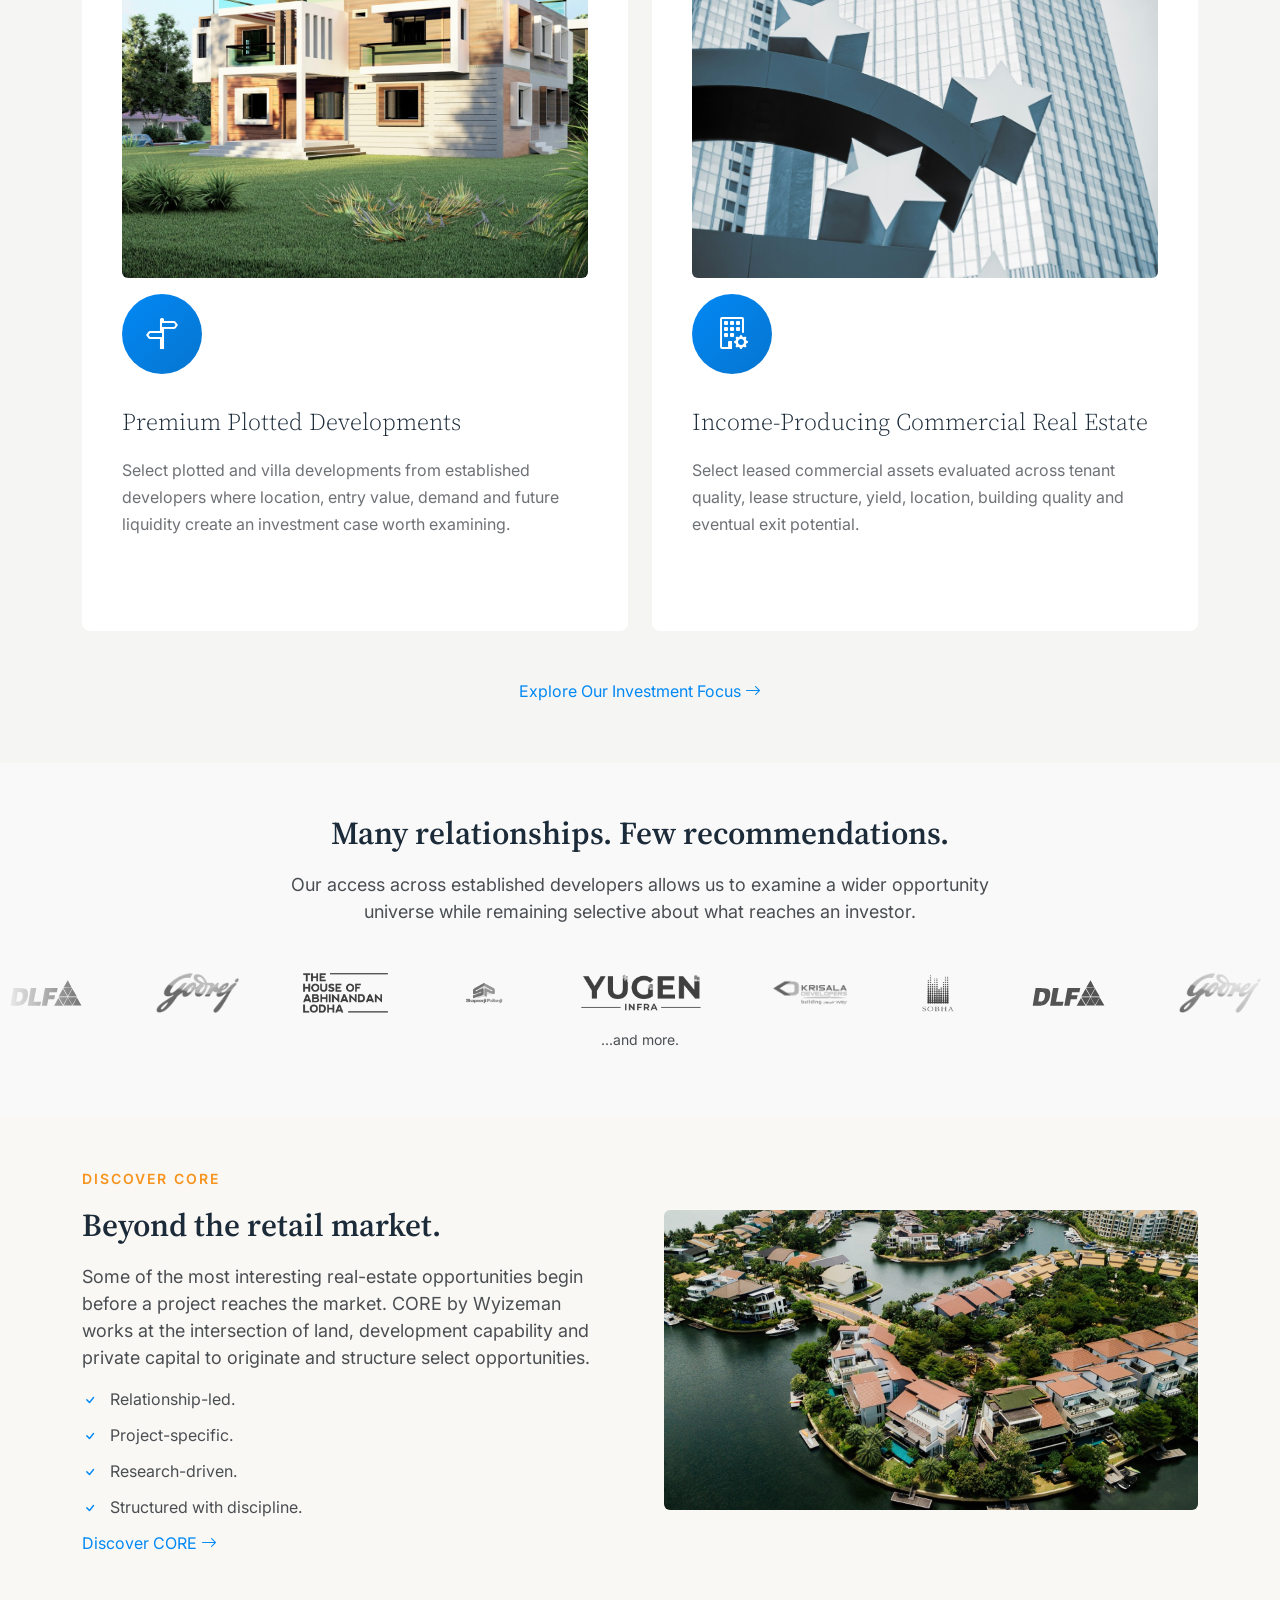
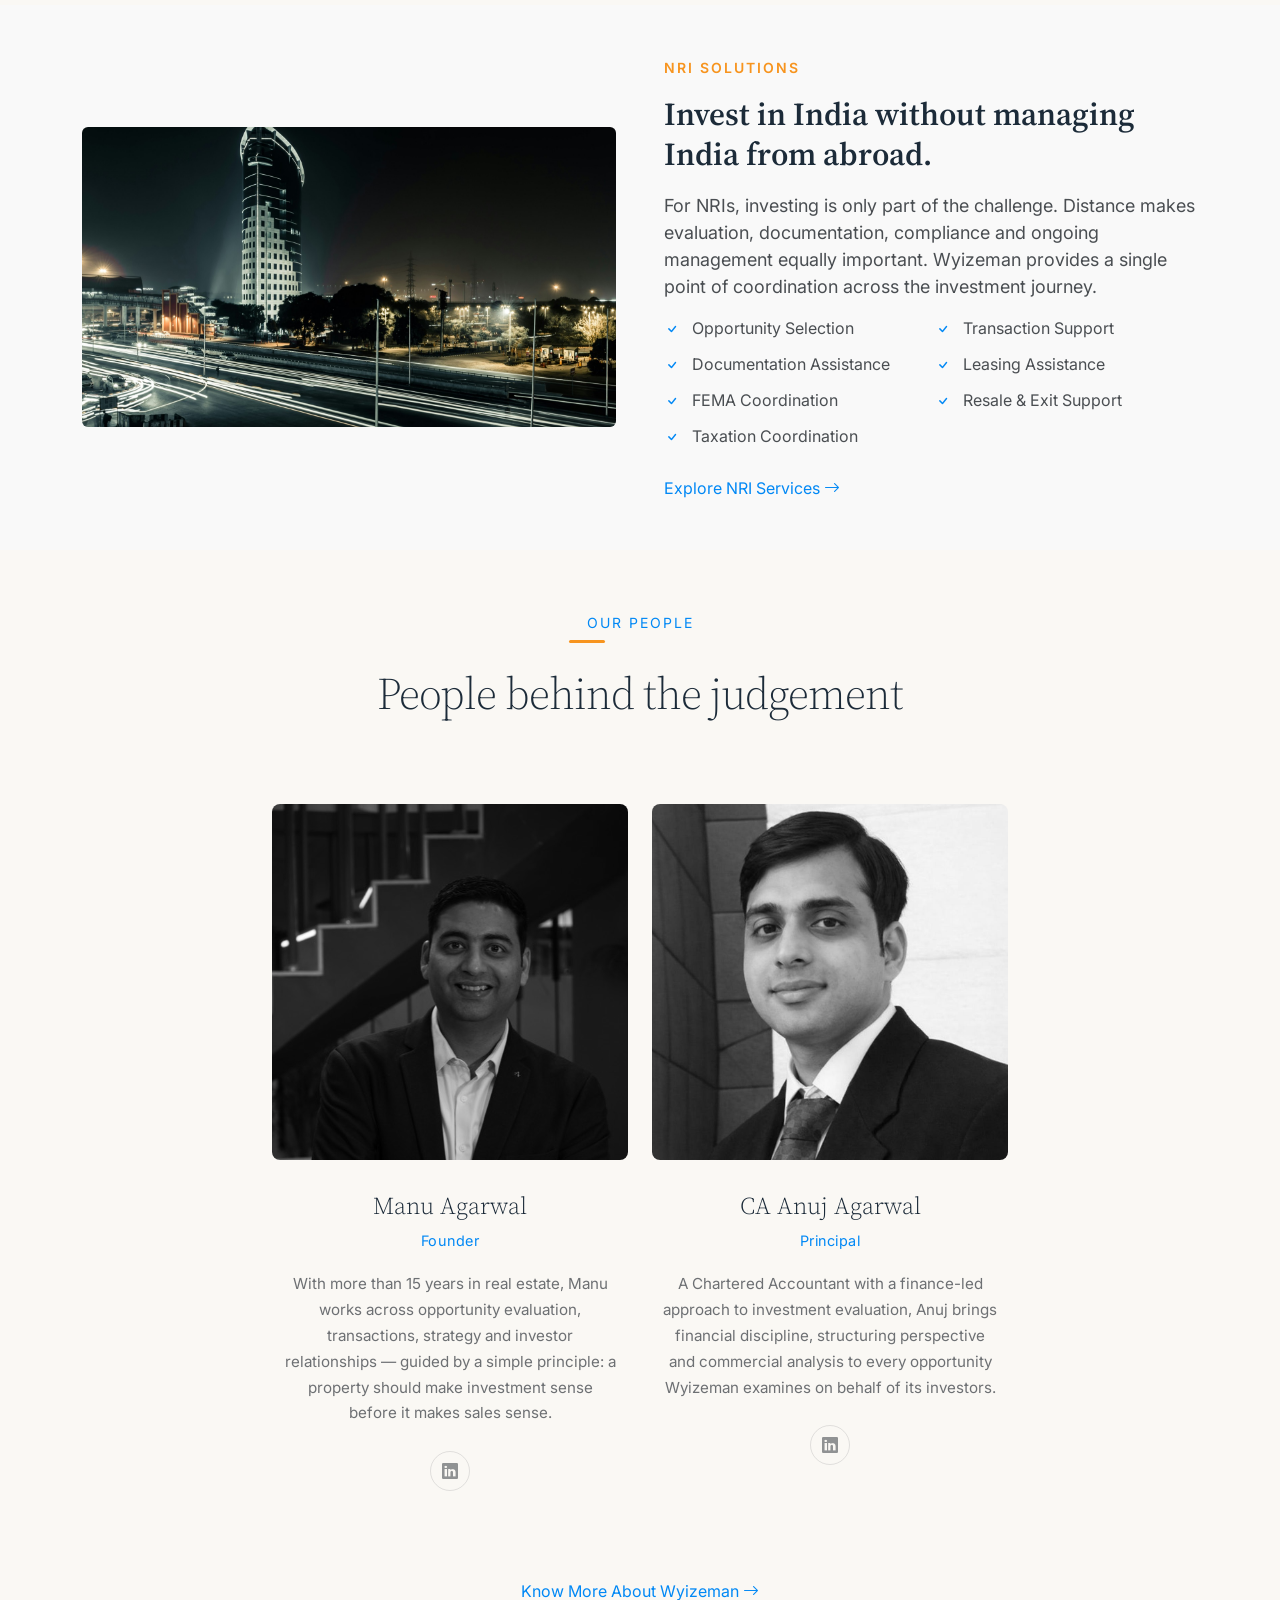
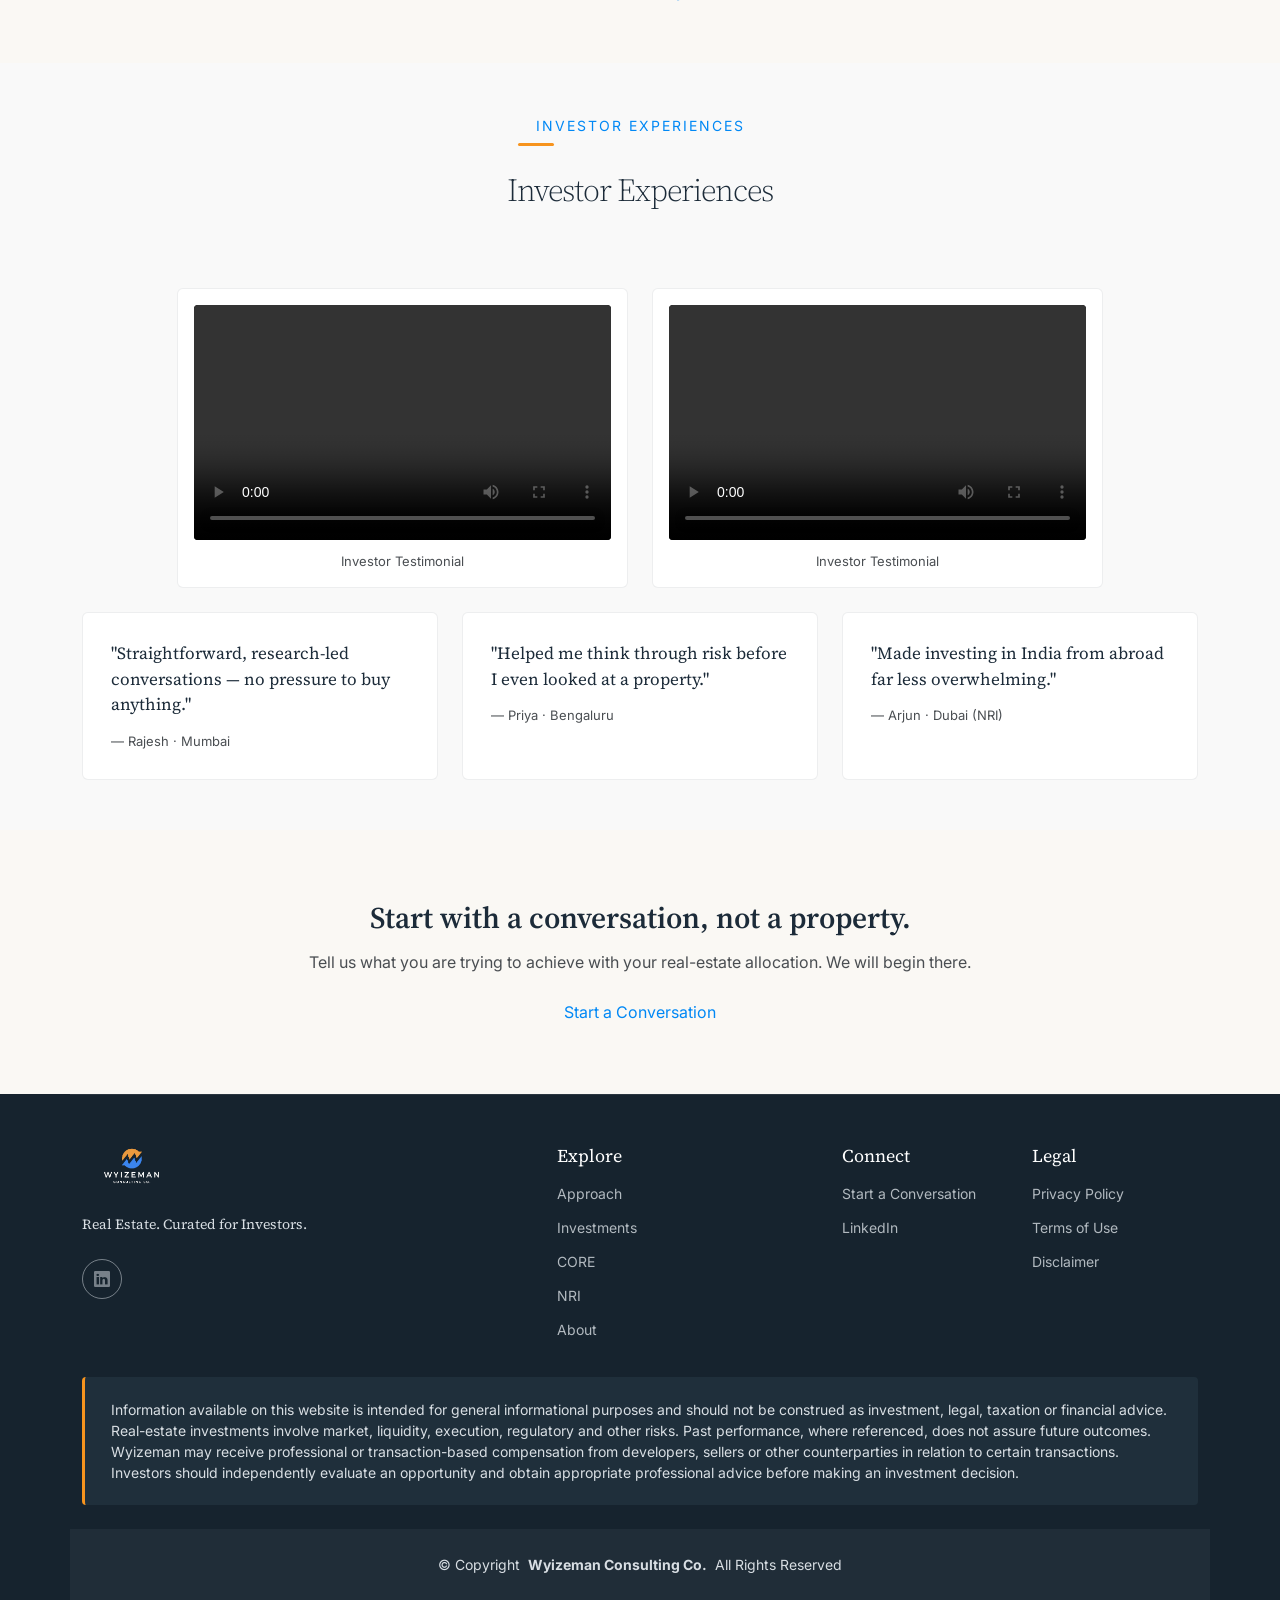
==== commit 9c63a7af: "SEO readiness pass: sitemap/robots/canonical/OG tags, structured data, image compression - Add robot" ====
--- a/wyizeman-site/index.html
+++ b/wyizeman-site/index.html
@@ -6,6 +6,18 @@
   <meta content="width=device-width, initial-scale=1.0" name="viewport">
   <title>Wyizeman Consulting Co. | Real Estate. Curated for Investors.</title>
   <meta name="description" content="Wyizeman helps investors identify, evaluate and access select real-estate opportunities through disciplined research, due diligence and investment-led thinking.">
+  <link href="https://www.wyizeman.com/" rel="canonical">
+
+  <meta property="og:type" content="website">
+  <meta property="og:title" content="Wyizeman Consulting Co. | Real Estate. Curated for Investors.">
+  <meta property="og:description" content="Wyizeman helps investors identify, evaluate and access select real-estate opportunities through disciplined research, due diligence and investment-led thinking.">
+  <meta property="og:url" content="https://www.wyizeman.com/">
+  <meta property="og:image" content="https://www.wyizeman.com/assets/img/og-image.png">
+  <meta property="og:site_name" content="Wyizeman Consulting Co.">
+  <meta name="twitter:card" content="summary_large_image">
+  <meta name="twitter:title" content="Wyizeman Consulting Co. | Real Estate. Curated for Investors.">
+  <meta name="twitter:description" content="Wyizeman helps investors identify, evaluate and access select real-estate opportunities through disciplined research, due diligence and investment-led thinking.">
+  <meta name="twitter:image" content="https://www.wyizeman.com/assets/img/og-image.png">
   <meta name="keywords" content="real estate investment, plotted developments, commercial real estate, NRI real estate, CORE by Wyizeman">
 
   <!-- Favicons -->
@@ -32,6 +44,19 @@
 
   <!-- Wyizeman Brand Overrides -->
   <link href="assets/css/custom.css" rel="stylesheet">
+
+  <script type="application/ld+json">
+  {
+    "@context": "https://schema.org",
+    "@type": "RealEstateAgent",
+    "name": "Wyizeman Consulting Co.",
+    "url": "https://www.wyizeman.com/",
+    "logo": "https://www.wyizeman.com/assets/img/logo/Wyizeman_New_transparent.png",
+    "image": "https://www.wyizeman.com/assets/img/og-image.png",
+    "description": "Wyizeman helps investors identify, evaluate and access select real-estate opportunities through disciplined research, due diligence and investment-led thinking.",
+    "areaServed": "IN"
+  }
+  </script>
 
   <!-- =======================================================
   * Site: Wyizeman Consulting Co.
@@ -84,7 +109,7 @@
 
           <div class="col-lg-6">
             <div class="hero-image" data-aos="fade-left" data-aos-delay="300">
-              <img src="assets/img/bundle/img1.jpg" alt="Premium real estate architecture" class="img-fluid" loading="lazy">
+              <img src="assets/img/bundle/img1.jpg" alt="Premium real estate architecture" class="img-fluid" fetchpriority="high">
             </div>
           </div>
         </div>
--- a/wyizeman-site/assets/css/custom.css
+++ b/wyizeman-site/assets/css/custom.css
@@ -690,6 +690,154 @@
   margin-bottom: 1rem;
 }
 
+.wz-eyebrow-blue {
+  color: var(--accent-color);
+}
+
+/* Lower-padding variant of .wz-section for content-thin sections
+   (a short statement, a bare heading before a carousel) so they don't
+   carry the same generous whitespace as content-heavy sections. */
+.wz-section-tight { padding: 26px 0; }
+
+@media (max-width: 575px) {
+  .wz-section-tight { padding: 20px 0; }
+}
+
+/* Explicit per-section top accent bar — hand-paired with each section's
+   eyebrow color so section boundaries read as distinct while scrolling,
+   rather than relying only on the light-background toggle. */
+.wz-accent-orange,
+.wz-accent-blue {
+  position: relative;
+}
+
+.wz-accent-orange::before,
+.wz-accent-blue::before {
+  content: "";
+  position: absolute;
+  top: 0;
+  left: 0;
+  right: 0;
+  height: 4px;
+}
+
+.wz-accent-orange::before { background: var(--wz-orange); }
+.wz-accent-blue::before { background: var(--accent-color); }
+
+/* Alternating colored card headings on the inner pages (Approach, Investments,
+   CORE, NRI, About) — scoped via the .inner-page body class so Home's #why-us
+   (already ID-scoped orange) and the legal pages are unaffected. Column position
+   within the row decides the color, independent of exact Bootstrap col-* class. */
+.inner-page .row > [class*="col-"]:nth-child(odd) .wz-card h3,
+.inner-page .row > [class*="col-"]:nth-child(odd) .wz-card h4 {
+  color: var(--wz-orange);
+}
+
+.inner-page .row > [class*="col-"]:nth-child(even) .wz-card h3,
+.inner-page .row > [class*="col-"]:nth-child(even) .wz-card h4 {
+  color: var(--accent-color);
+}
+
+/*--------------------------------------------------------------
+# Numbered pointer badges — replaces the plain checkmark .wz-list
+# on inner pages' short feature/pointer lists. Ties into the numeral
+# motif already used by the criteria carousel and CORE's process chain.
+---------------------------------------------------------------*/
+.wz-point-list {
+  list-style: none;
+  padding: 0;
+  margin: 0;
+}
+
+.wz-point-list li {
+  display: flex;
+  align-items: flex-start;
+  gap: 14px;
+  margin-bottom: 14px;
+  color: var(--default-color);
+}
+
+.wz-point-list .pt {
+  flex-shrink: 0;
+  display: flex;
+  align-items: center;
+  justify-content: center;
+  width: 28px;
+  height: 28px;
+  border-radius: 50%;
+  font-family: var(--heading-font);
+  font-size: 12px;
+  font-weight: 600;
+  color: #fff;
+  margin-top: 1px;
+}
+
+.wz-point-list li:nth-child(odd) .pt { background: var(--wz-orange); }
+.wz-point-list li:nth-child(even) .pt { background: var(--accent-color); }
+
+/*--------------------------------------------------------------
+# Per-page section-identity devices. The top accent bar (.wz-accent-orange/
+# -blue) stays Approach-only, where it reads well against its text+photo
+# side-by-side layout. The other inner pages each get their own device
+# instead of repeating the same bar, so the site doesn't feel like one
+# formula copy-pasted down every page.
+---------------------------------------------------------------*/
+
+/* Investments — left rule beside the heading block only (not the full
+   section width), so it never visually collides with a photo above it. */
+.wz-rule-orange,
+.wz-rule-blue {
+  border-left: 4px solid;
+  padding-left: 22px;
+}
+
+.wz-rule-orange { border-color: var(--wz-orange); }
+.wz-rule-blue { border-color: var(--accent-color); }
+
+/* CORE — large faint background numeral per section, tying into the
+   numeral motif already used by the criteria carousel and process chain. */
+.wz-numbered-section {
+  position: relative;
+  overflow: hidden;
+}
+
+.wz-bg-numeral {
+  position: absolute;
+  top: -0.25em;
+  right: 0.4em;
+  font-family: var(--heading-font);
+  font-size: 180px;
+  font-weight: 700;
+  line-height: 1;
+  opacity: 0.06;
+  pointer-events: none;
+  z-index: 0;
+  user-select: none;
+}
+
+.wz-numbered-section > .container { position: relative; z-index: 1; }
+
+@media (max-width: 767px) {
+  .wz-bg-numeral { font-size: 110px; }
+}
+
+/* NRI — small colored pill badge marking each step of the before/during/after
+   journey, replacing a plain eyebrow that was just restating the heading. */
+.wz-phase-badge {
+  display: inline-block;
+  padding: 4px 14px;
+  border-radius: 999px;
+  font-size: 0.8rem;
+  font-weight: 600;
+  letter-spacing: 1px;
+  text-transform: uppercase;
+  color: #fff;
+  margin-bottom: 1rem;
+}
+
+.wz-phase-badge-orange { background: var(--wz-orange); }
+.wz-phase-badge-blue { background: var(--accent-color); }
+
 /*--------------------------------------------------------------
 # "Why Wyizeman" feature items (Identify / Evaluate / Facilitate) —
 # Axis's own .feature-item/.icon-wrapper styling only applies under
